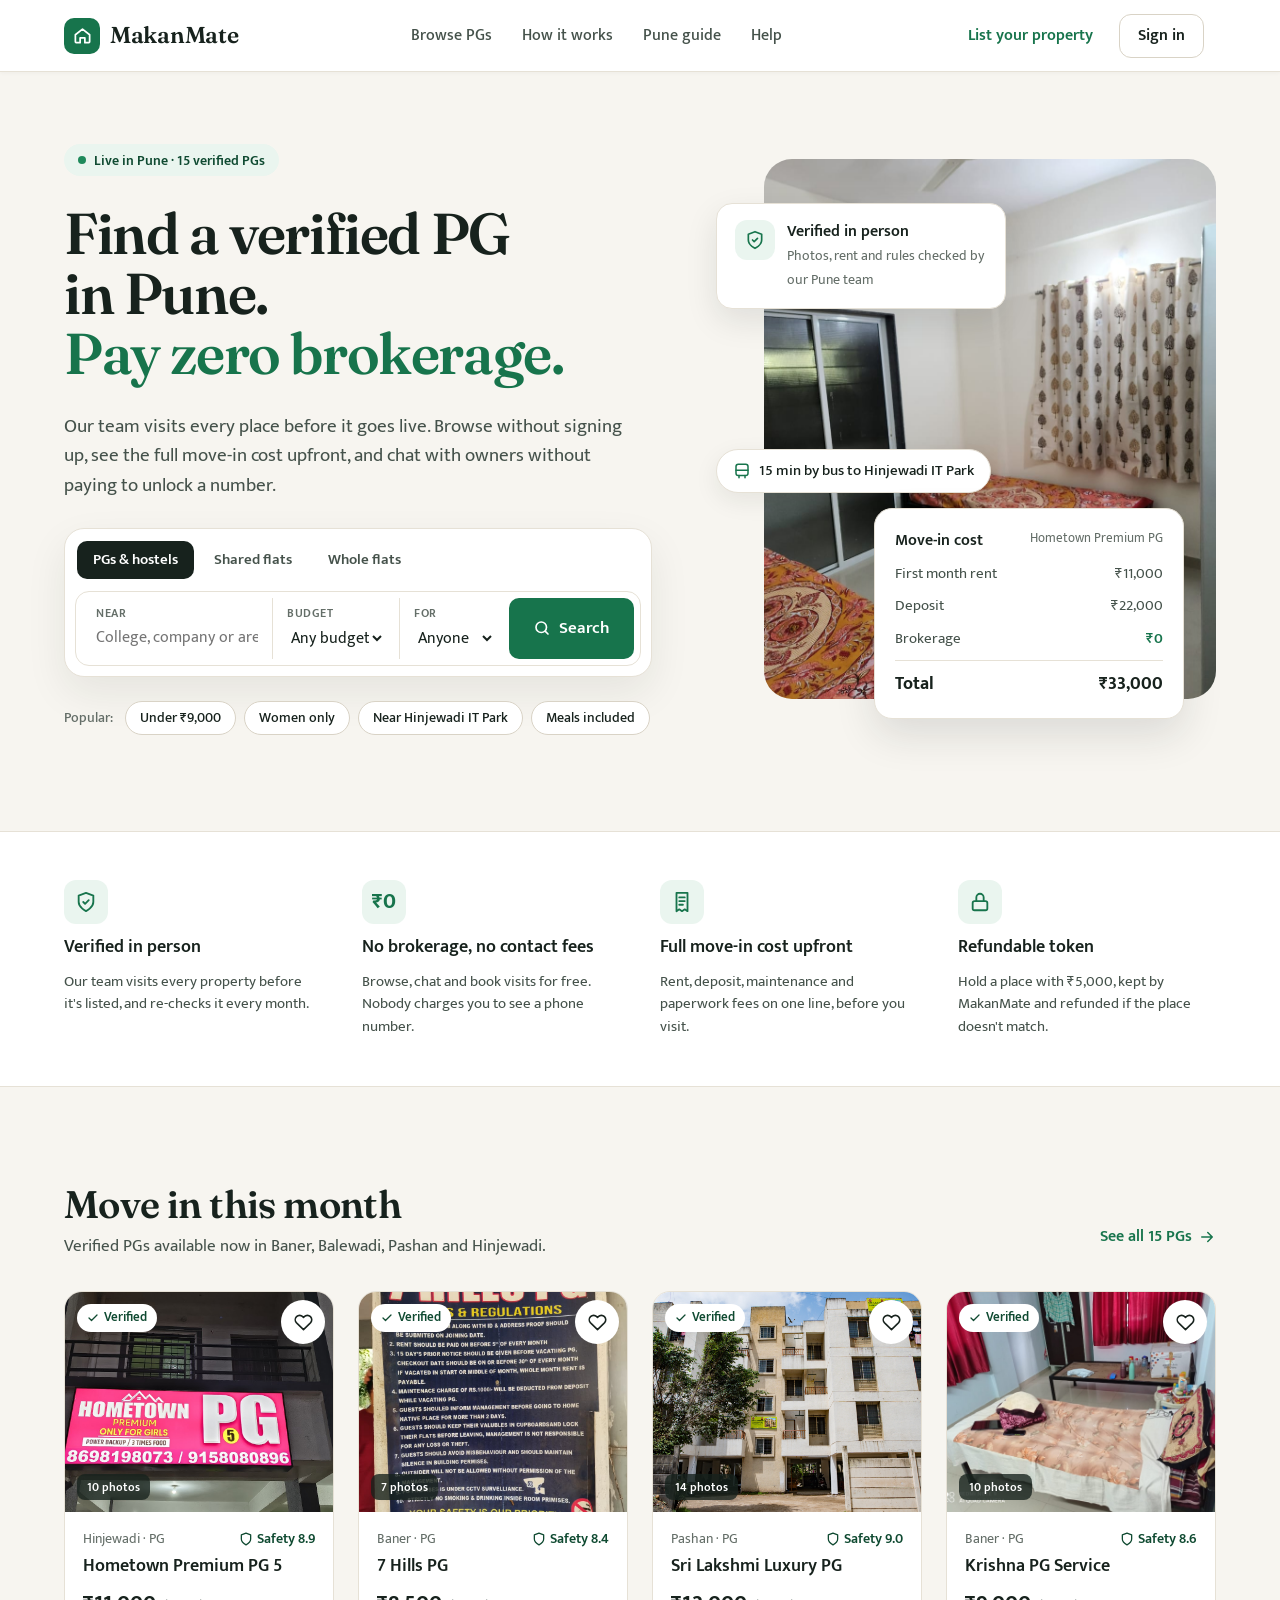
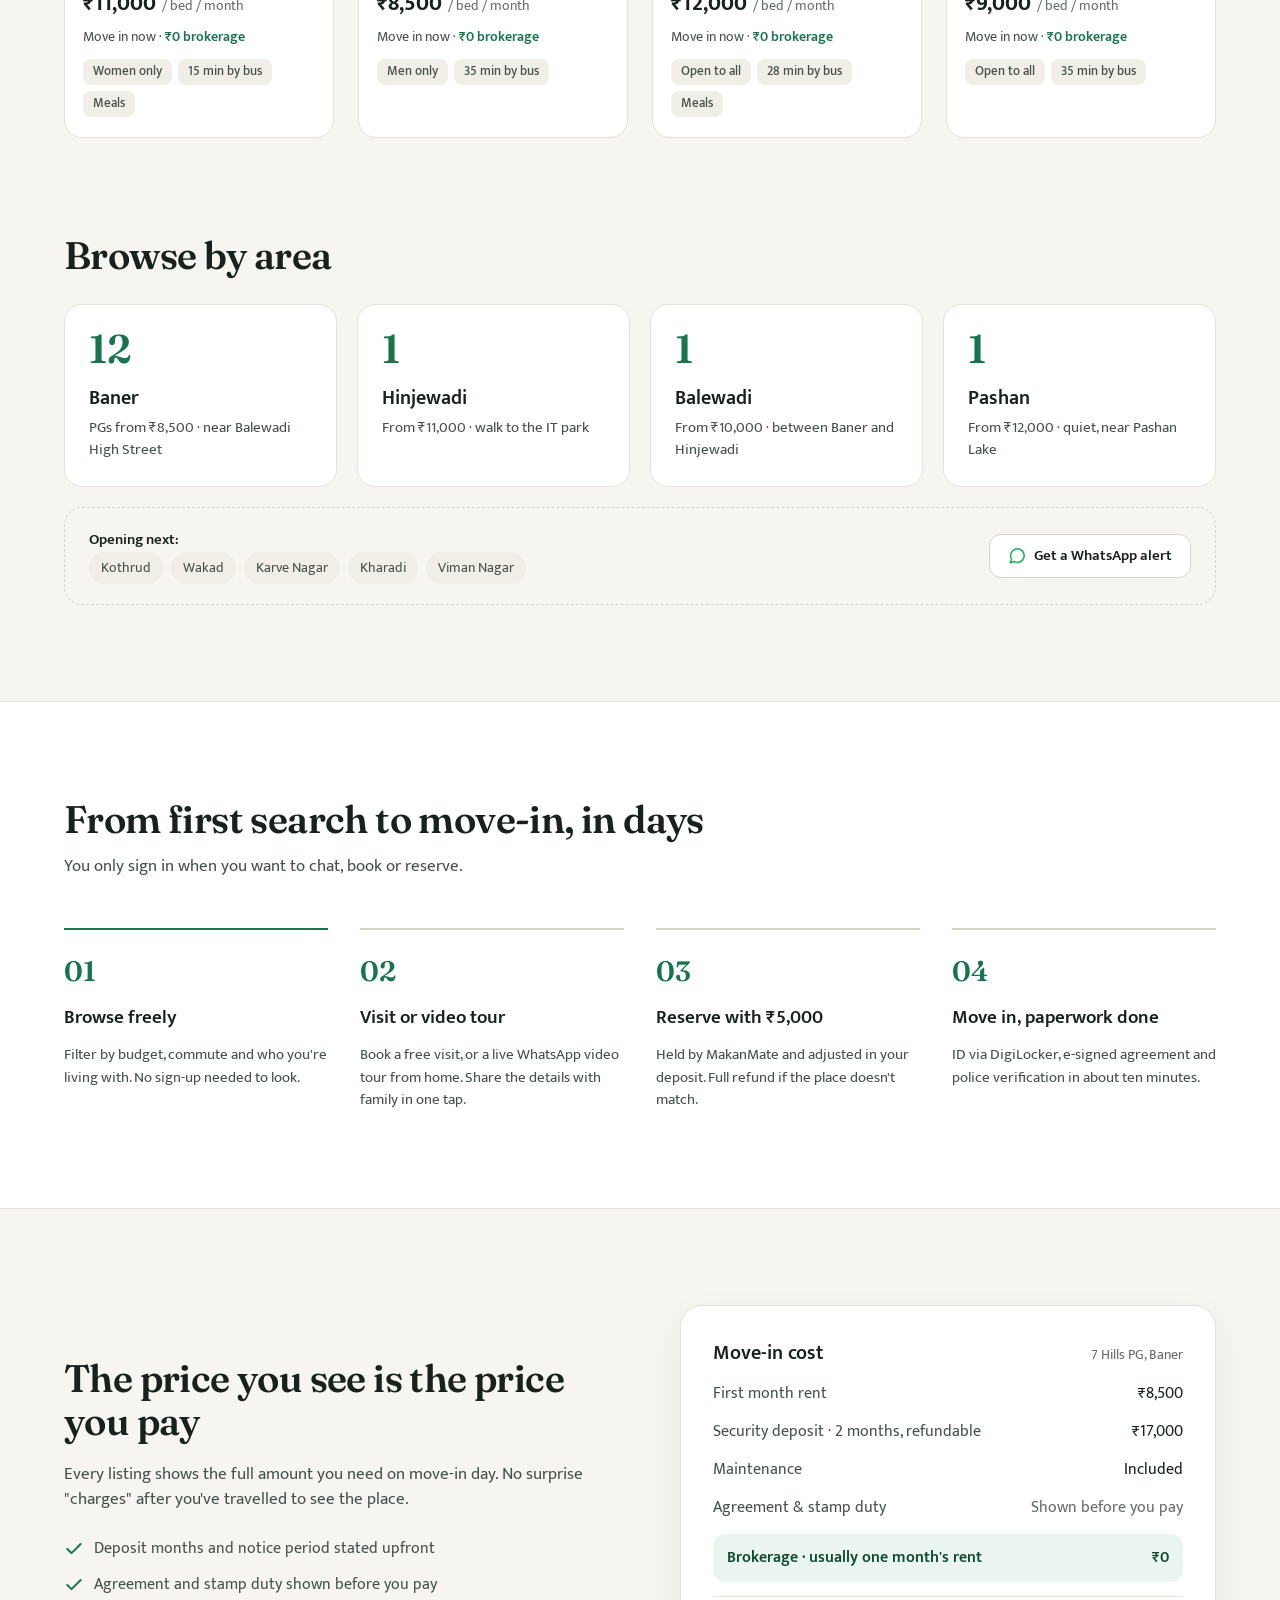
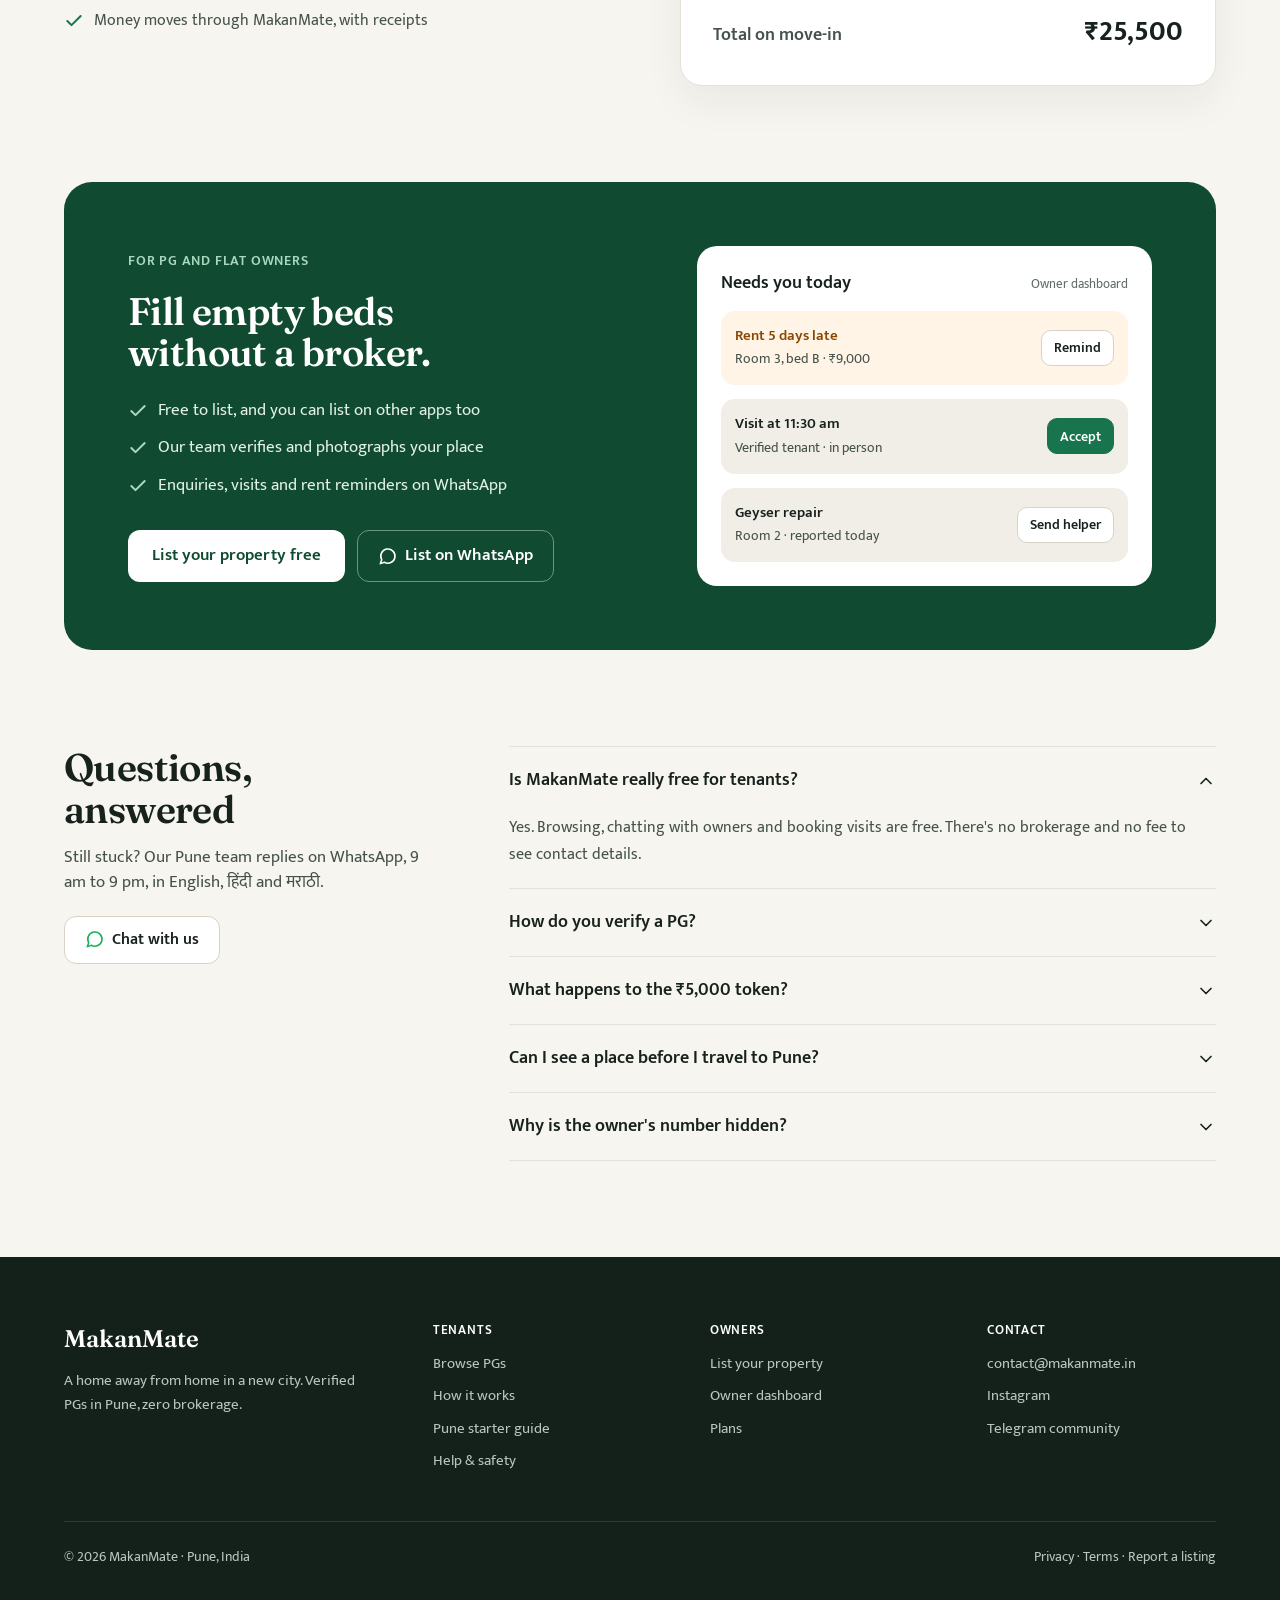
==== index.html @ 19bc74df "redesign homepage with new UI matching design spec - Rebuild index.html with Fraunces/Mukta fonts an" ====
<!DOCTYPE html>
<html lang="en">
<head>
<meta charset="UTF-8">
<meta name="viewport" content="width=device-width, initial-scale=1.0">
<title>MakanMate — Find a verified PG in Pune. Pay zero brokerage.</title>
<meta name="description" content="Browse verified, brokerage-free PGs in Pune. Our team visits every place before it goes live. See the full move-in cost upfront, chat with owners for free.">
<link rel="preconnect" href="https://fonts.googleapis.com">
<link rel="preconnect" href="https://fonts.gstatic.com" crossorigin>
<link href="https://fonts.googleapis.com/css2?family=Fraunces:opsz,wght@9..144,500;9..144,600&family=Mukta:wght@400;500;600;700&display=swap" rel="stylesheet">
<style>
:root {
  --green:       #17744C;
  --green-dark:  #0F4A31;
  --green-focus: #1F8A5B;
  --green-light: #EAF5EF;
  --green-mid:   #C0DDD0;
  --ink:         #17221D;
  --ink-mid:     #45524B;
  --ink-soft:    #646E68;
  --bg:          #F7F5F0;
  --white:       #FFFFFF;
  --border:      #E6E1D6;
  --border-light:#D9D3C6;
  --chip-bg:     #F1EEE7;
  --serif:       'Fraunces', serif;
  --sans:        'Mukta', system-ui, sans-serif;
}
*, *::before, *::after { box-sizing: border-box; }
html { scroll-behavior: smooth; }
body {
  margin: 0;
  font-family: var(--sans);
  color: var(--ink);
  background: var(--bg);
  font-size: 16px;
  line-height: 1.5;
}
img, svg { display: block; max-width: 100%; }
a { color: var(--green); }
button, input, select { font-family: inherit; }
a:focus-visible, button:focus-visible, input:focus-visible, select:focus-visible {
  outline: 3px solid var(--green-focus);
  outline-offset: 2px;
}

/* ── LAYOUT ── */
.wrap { max-width: 1280px; margin: 0 auto; padding: 0 64px; }
@media (max-width: 900px) { .wrap { padding: 0 24px; } }

/* ── HEADER ── */
.site-header {
  position: sticky; top: 0; z-index: 100;
  height: 72px;
  background: var(--white);
  border-bottom: 1px solid var(--border);
  display: flex; align-items: center;
  box-shadow: 0 1px 4px rgba(23,34,29,.04);
}
.header-inner {
  max-width: 1280px; margin: 0 auto; padding: 0 64px;
  width: 100%;
  display: flex; align-items: center; justify-content: space-between;
}
.logo {
  display: flex; align-items: center; gap: 10px;
  text-decoration: none; color: var(--ink); flex-shrink: 0;
}
.logo-icon {
  width: 36px; height: 36px; border-radius: 10px;
  background: var(--green); display: flex; align-items: center; justify-content: center;
  color: #fff; flex-shrink: 0;
}
.logo-name {
  font-family: var(--serif); font-weight: 600; font-size: 23px; letter-spacing: -.3px;
}
.main-nav { display: flex; gap: 30px; list-style: none; margin: 0; padding: 0; }
.main-nav a {
  text-decoration: none; font-size: 16px; font-weight: 500; color: var(--ink-mid);
  transition: color .15s;
}
.main-nav a:hover { color: var(--ink); }
.header-actions { display: flex; align-items: center; gap: 12px; }
.btn-owner {
  height: 44px; padding: 0 14px; display: inline-flex; align-items: center;
  font-size: 16px; font-weight: 600; color: var(--green); text-decoration: none;
  transition: color .15s;
}
.btn-owner:hover { color: var(--green-dark); }
.btn-signin {
  height: 44px; padding: 0 18px; display: inline-flex; align-items: center;
  border-radius: 12px; border: 1px solid var(--border-light);
  background: var(--white); font-size: 16px; font-weight: 600;
  color: var(--ink); cursor: pointer; transition: border-color .15s;
  text-decoration: none;
}
.btn-signin:hover { border-color: var(--green); }

/* User avatar in nav (shown when signed in) */
.nav-user {
  display: none; align-items: center; gap: 8px;
  height: 44px; padding: 0 14px 0 8px;
  border-radius: 12px; border: 1px solid var(--border-light);
  background: var(--white); cursor: pointer;
  font-size: 15px; font-weight: 600; color: var(--ink);
}
.nav-user.visible { display: flex; }
.nav-avatar {
  width: 30px; height: 30px; border-radius: 50%;
  background: var(--green); color: #fff;
  display: flex; align-items: center; justify-content: center;
  font-size: 13px; font-weight: 700; flex-shrink: 0;
}
.nav-hamburger {
  display: none; background: none; border: none; cursor: pointer;
  padding: 6px; flex-direction: column; gap: 5px;
}
.nav-hamburger span {
  display: block; width: 22px; height: 2px; background: var(--ink); border-radius: 1px;
}
@media (max-width: 900px) {
  .header-inner { padding: 0 24px; }
  .main-nav { display: none; }
  .btn-owner { display: none; }
  .nav-hamburger { display: flex; }
}
.mobile-nav {
  display: none; position: fixed; top: 72px; left: 0; right: 0; z-index: 99;
  background: var(--white); border-bottom: 1px solid var(--border);
  padding: 16px 24px 24px; flex-direction: column; gap: 4px;
}
.mobile-nav.open { display: flex; }
.mobile-nav a {
  display: block; padding: 12px 0; font-size: 16px; font-weight: 500;
  color: var(--ink-mid); text-decoration: none; border-bottom: 1px solid var(--border);
}
.mobile-nav a:last-child { border-bottom: none; }

/* ── HERO ── */
.hero-section {
  padding: 72px 0 96px;
}
.hero-grid {
  max-width: 1280px; margin: 0 auto; padding: 0 64px;
  display: grid; grid-template-columns: 1.08fr 0.92fr;
  gap: 64px; align-items: center;
}
.hero-badge {
  align-self: flex-start; display: inline-flex; align-items: center; gap: 8px;
  height: 32px; padding: 0 14px; border-radius: 999px;
  background: var(--green-light); color: var(--green-dark);
  font-size: 14px; font-weight: 600; margin-bottom: 28px;
}
.hero-dot {
  width: 8px; height: 8px; border-radius: 50%; background: var(--green-focus);
}
.hero-h1 {
  margin: 0 0 28px; font-family: var(--serif); font-weight: 600;
  font-size: clamp(44px, 4.5vw, 64px); line-height: 1.04; letter-spacing: -1.4px;
  color: var(--ink);
}
.hero-h1 span { color: var(--green); }
.hero-lede {
  margin: 0 0 28px; font-size: 19px; line-height: 1.55;
  color: var(--ink-mid); max-width: 560px;
}
/* Search form */
.search-card {
  background: var(--white); border: 1px solid var(--border);
  border-radius: 20px; padding: 10px;
  box-shadow: 0 16px 40px rgba(23,34,29,.08);
  display: flex; flex-direction: column; gap: 10px; margin-bottom: 24px;
}
.search-tabs { display: flex; gap: 4px; padding: 2px; }
.search-tab-btn {
  height: 38px; padding: 0 16px; border-radius: 10px; border: none;
  font-size: 15px; font-weight: 600; cursor: pointer; transition: all .15s;
}
.search-tab-btn.active { background: var(--ink); color: #fff; }
.search-tab-btn:not(.active) { background: transparent; color: var(--ink-mid); }
.search-tab-btn:not(.active):hover { background: var(--bg); }
.search-inputs {
  display: grid;
  grid-template-columns: minmax(0,1.5fr) minmax(0,1fr) minmax(0,.85fr) auto;
  align-items: stretch; border: 1px solid var(--border);
  border-radius: 14px; padding: 6px;
}
.search-field {
  display: flex; flex-direction: column; gap: 2px; padding: 6px 14px;
  border-right: 1px solid var(--border);
}
.search-field:last-of-type { border-right: none; }
.search-label {
  font-size: 12px; font-weight: 600; color: var(--ink-soft);
  text-transform: uppercase; letter-spacing: .6px;
}
.search-field input, .search-field select {
  border: none; outline: none; padding: 0;
  font-size: 16px; color: var(--ink); background: transparent;
}
.search-btn {
  display: inline-flex; align-items: center; justify-content: center; gap: 8px;
  min-height: 52px; padding: 0 24px; border-radius: 10px; border: none;
  background: var(--green); color: #fff;
  font-size: 17px; font-weight: 600; cursor: pointer;
  text-decoration: none; transition: background .15s; white-space: nowrap;
}
.search-btn:hover { background: var(--green-dark); }
.popular-pills {
  display: flex; flex-wrap: wrap; align-items: center; gap: 8px; font-size: 14px;
}
.popular-label { color: var(--ink-soft); font-weight: 500; margin-right: 4px; }
.pill {
  height: 34px; padding: 0 14px; display: inline-flex; align-items: center;
  border-radius: 999px; border: 1px solid var(--border-light);
  background: var(--white); color: var(--ink); text-decoration: none;
  font-weight: 500; transition: border-color .15s;
}
.pill:hover { border-color: var(--green); color: var(--green); }

/* Hero right: floating card arrangement */
.hero-visual {
  position: relative; height: 560px;
}
.hero-photo-frame {
  position: absolute; top: 0; left: 48px; right: 0; bottom: 20px;
  border-radius: 28px; overflow: hidden;
}
.hero-photo-frame img {
  width: 100%; height: 100%; object-fit: cover;
}
.hero-card-verified {
  position: absolute; top: 44px; left: 0;
  width: 290px; padding: 16px 18px;
  background: var(--white); border: 1px solid var(--border);
  border-radius: 16px; box-shadow: 0 12px 32px rgba(23,34,29,.10);
  display: flex; gap: 12px; align-items: flex-start;
}
.card-icon-green {
  width: 40px; height: 40px; flex-shrink: 0;
  border-radius: 12px; background: var(--green-light);
  color: var(--green); display: flex; align-items: center; justify-content: center;
}
.hero-card-verified strong { font-size: 16px; font-weight: 600; display: block; }
.hero-card-verified span { font-size: 14px; color: var(--ink-soft); line-height: 1.4; }
.hero-tag-bus {
  position: absolute; top: 290px; left: 0;
  display: inline-flex; align-items: center; gap: 8px;
  height: 44px; padding: 0 16px;
  background: var(--white); border: 1px solid var(--border);
  border-radius: 999px; box-shadow: 0 8px 24px rgba(23,34,29,.08);
  font-size: 15px; font-weight: 500; color: var(--ink);
}
.hero-cost-card {
  position: absolute; bottom: 0; right: 32px;
  width: 310px; padding: 20px;
  background: var(--white); border: 1px solid var(--border);
  border-radius: 18px; box-shadow: 0 16px 40px rgba(23,34,29,.12);
  display: flex; flex-direction: column; gap: 10px;
}
.cost-row { display: flex; justify-content: space-between; font-size: 15px; color: var(--ink-mid); }
.cost-row.head { font-size: 16px; font-weight: 600; color: var(--ink); }
.cost-row.total { font-size: 18px; font-weight: 700; color: var(--ink); }
.cost-row .zero { color: var(--green); font-weight: 600; }
.cost-divider { height: 1px; background: var(--border); }

@media (max-width: 1100px) {
  .hero-grid { grid-template-columns: 1fr; padding: 0 24px; }
  .hero-visual { display: none; }
  .hero-lede { max-width: 100%; }
}
@media (max-width: 600px) {
  .hero-section { padding: 48px 0 64px; }
  .hero-h1 { font-size: 36px; }
  .hero-lede { font-size: 17px; }
  .search-inputs { grid-template-columns: 1fr; }
  .search-field { border-right: none; border-bottom: 1px solid var(--border); }
  .search-field:last-of-type { border-bottom: none; }
}

/* ── TRUST STRIP ── */
.trust-strip {
  background: var(--white); border-top: 1px solid var(--border);
  border-bottom: 1px solid var(--border); padding: 48px 0;
}
.trust-grid {
  max-width: 1280px; margin: 0 auto; padding: 0 64px;
  display: grid; grid-template-columns: repeat(4, 1fr); gap: 40px;
}
.trust-item { display: flex; flex-direction: column; gap: 10px; }
.trust-icon {
  width: 44px; height: 44px; border-radius: 12px;
  background: var(--green-light); color: var(--green);
  display: flex; align-items: center; justify-content: center;
  font-size: 22px; font-weight: 700;
}
.trust-item h3 { margin: 0; font-size: 18px; font-weight: 600; color: var(--ink); }
.trust-item p { margin: 0; font-size: 15px; color: var(--ink-mid); }
@media (max-width: 900px) {
  .trust-grid { grid-template-columns: 1fr 1fr; padding: 0 24px; }
}
@media (max-width: 500px) {
  .trust-grid { grid-template-columns: 1fr; }
}

/* ── LISTINGS ── */
.listings-section { padding: 96px 0 40px; }
.listings-inner {
  max-width: 1280px; margin: 0 auto; padding: 0 64px;
}
.section-header {
  display: flex; justify-content: space-between; align-items: flex-end;
  margin-bottom: 32px;
}
.section-title {
  font-family: var(--serif); font-weight: 600;
  font-size: clamp(28px, 3vw, 40px); line-height: 1.1; letter-spacing: -.6px;
  margin: 0 0 8px; color: var(--ink);
}
.section-sub { margin: 0; font-size: 17px; color: var(--ink-mid); }
.see-all {
  display: inline-flex; align-items: center; gap: 6px;
  height: 44px; font-size: 16px; font-weight: 600;
  text-decoration: none; color: var(--green); white-space: nowrap;
  transition: color .15s;
}
.see-all:hover { color: var(--green-dark); }
.listings-grid {
  display: grid; grid-template-columns: repeat(4, 1fr); gap: 24px;
}
/* Listing card */
.listing-card {
  display: flex; flex-direction: column;
  background: var(--white); border: 1px solid var(--border);
  border-radius: 18px; overflow: hidden; transition: box-shadow .2s;
}
.listing-card:hover { box-shadow: 0 12px 32px rgba(23,34,29,.10); }
.card-photo {
  position: relative; height: 220px;
  background: #DCD5C6;
}
.card-photo img {
  width: 100%; height: 100%; object-fit: cover; display: block;
}
.card-badge-verified {
  position: absolute; top: 12px; left: 12px;
  display: inline-flex; align-items: center; gap: 5px;
  height: 28px; padding: 0 10px; border-radius: 999px;
  background: var(--white); color: var(--green-dark);
  font-size: 13px; font-weight: 600;
}
.card-save {
  position: absolute; top: 8px; right: 8px;
  width: 44px; height: 44px; border-radius: 50%; border: none;
  background: var(--white); color: var(--ink);
  display: flex; align-items: center; justify-content: center;
  cursor: pointer; transition: color .15s;
}
.card-save:hover { color: #E85555; }
.card-save.saved { color: #E85555; }
.card-photos-count {
  position: absolute; bottom: 12px; left: 12px;
  height: 26px; padding: 0 10px; border-radius: 8px;
  background: rgba(23,34,29,.78); color: #fff;
  font-size: 12px; font-weight: 600;
  display: inline-flex; align-items: center;
}
.card-body { padding: 16px 18px 20px; display: flex; flex-direction: column; gap: 6px; }
.card-meta {
  display: flex; justify-content: space-between; align-items: center;
  font-size: 14px; color: var(--ink-soft);
}
.card-safety {
  display: inline-flex; align-items: center; gap: 4px;
  font-weight: 600; color: var(--green-dark);
}
.card-title {
  font-size: 18px; font-weight: 600; line-height: 1.3;
  color: var(--ink); text-decoration: none; display: block;
}
.card-title:hover { color: var(--green); }
.card-price { display: flex; align-items: baseline; gap: 6px; margin-top: 2px; }
.card-price strong { font-size: 22px; font-weight: 700; color: var(--ink); }
.card-price span { font-size: 14px; color: var(--ink-soft); }
.card-avail { font-size: 14px; color: var(--ink-mid); }
.card-avail .free { color: var(--green); font-weight: 600; }
.card-tags { display: flex; flex-wrap: wrap; gap: 6px; padding-top: 6px; }
.tag-chip {
  height: 26px; padding: 0 10px; border-radius: 8px;
  background: var(--chip-bg); font-size: 13px; font-weight: 500;
  color: var(--ink-mid); display: inline-flex; align-items: center;
}

@media (max-width: 1100px) {
  .listings-grid { grid-template-columns: repeat(2, 1fr); }
  .listings-inner { padding: 0 24px; }
  .section-header { flex-direction: column; align-items: flex-start; gap: 12px; }
}
@media (max-width: 600px) {
  .listings-grid { grid-template-columns: 1fr; }
  .listings-section { padding: 56px 0 24px; }
}

/* ── BROWSE BY AREA ── */
.areas-section { padding: 56px 0 96px; }
.areas-inner { max-width: 1280px; margin: 0 auto; padding: 0 64px; }
.areas-grid { display: grid; grid-template-columns: repeat(4, 1fr); gap: 20px; margin-top: 28px; }
.area-card {
  display: flex; flex-direction: column; gap: 4px;
  padding: 24px; background: var(--white); border: 1px solid var(--border);
  border-radius: 18px; text-decoration: none; color: var(--ink);
  transition: box-shadow .2s, border-color .2s;
}
.area-card:hover { box-shadow: 0 8px 24px rgba(23,34,29,.08); border-color: var(--green-mid); }
.area-count {
  font-family: var(--serif); font-size: 40px; font-weight: 600;
  line-height: 1; color: var(--green);
}
.area-name { font-size: 20px; font-weight: 600; margin-top: 10px; }
.area-sub { font-size: 15px; color: var(--ink-mid); }
.coming-soon {
  display: flex; align-items: center; justify-content: space-between; gap: 24px;
  padding: 20px 24px; border: 1px dashed var(--border-light);
  border-radius: 18px; margin-top: 20px; flex-wrap: wrap; gap: 12px;
}
.coming-soon-label { font-size: 15px; font-weight: 600; color: var(--ink); margin-right: 8px; }
.coming-tags { display: flex; flex-wrap: wrap; gap: 8px; align-items: center; }
.coming-tag {
  height: 32px; padding: 0 12px; border-radius: 999px;
  background: var(--chip-bg); font-size: 14px; color: var(--ink-mid);
  display: inline-flex; align-items: center;
}
.btn-whatsapp {
  flex-shrink: 0; height: 44px; padding: 0 18px;
  display: inline-flex; align-items: center; gap: 8px;
  border-radius: 12px; border: 1px solid var(--border-light);
  background: var(--white); font-size: 15px; font-weight: 600;
  color: var(--ink); text-decoration: none; transition: border-color .15s;
}
.btn-whatsapp:hover { border-color: var(--green); color: var(--green); }
@media (max-width: 900px) {
  .areas-grid { grid-template-columns: repeat(2, 1fr); }
  .areas-inner { padding: 0 24px; }
}
@media (max-width: 500px) {
  .areas-grid { grid-template-columns: 1fr 1fr; }
}

/* ── HOW IT WORKS ── */
.how-section {
  background: var(--white); border-top: 1px solid var(--border);
  border-bottom: 1px solid var(--border); padding: 96px 0;
}
.how-inner { max-width: 1280px; margin: 0 auto; padding: 0 64px; }
.how-lead { max-width: 640px; margin-bottom: 48px; }
.how-lead h2 { margin: 0 0 14px; }
.how-lead p { margin: 0; font-size: 17px; color: var(--ink-mid); }
.how-steps {
  list-style: none; margin: 0; padding: 0;
  display: grid; grid-template-columns: repeat(4, 1fr); gap: 32px;
}
.how-step {
  display: flex; flex-direction: column; gap: 12px;
  padding-top: 20px; border-top: 2px solid var(--border-light);
}
.how-step.first { border-top-color: var(--green); }
.how-num {
  font-family: var(--serif); font-size: 28px; font-weight: 600; color: var(--green);
}
.how-step h3 { margin: 0; font-size: 19px; font-weight: 600; color: var(--ink); }
.how-step p { margin: 0; font-size: 15px; color: var(--ink-mid); }
@media (max-width: 900px) {
  .how-steps { grid-template-columns: 1fr 1fr; }
  .how-inner { padding: 0 24px; }
}
@media (max-width: 500px) { .how-steps { grid-template-columns: 1fr; } }

/* ── PRICE TRANSPARENCY ── */
.price-section { padding: 96px 0; }
.price-inner {
  max-width: 1280px; margin: 0 auto; padding: 0 64px;
  display: grid; grid-template-columns: 1fr 1fr; gap: 80px; align-items: center;
}
.price-copy h2 { margin: 0 0 20px; }
.price-copy > p { margin: 0 0 24px; font-size: 17px; color: var(--ink-mid); }
.price-list { list-style: none; margin: 0; padding: 0; display: flex; flex-direction: column; gap: 12px; }
.price-list li { display: flex; gap: 10px; align-items: flex-start; font-size: 16px; color: var(--ink-mid); }
.price-list li svg { flex-shrink: 0; margin-top: 2px; }
.price-card {
  background: var(--white); border: 1px solid var(--border); border-radius: 22px;
  padding: 32px; display: flex; flex-direction: column; gap: 14px;
  box-shadow: 0 16px 40px rgba(23,34,29,.06);
}
.price-card-row { display: flex; justify-content: space-between; align-items: baseline; }
.price-card-row .label { font-size: 16px; color: var(--ink-mid); }
.price-card-row .val { font-size: 16px; color: var(--ink); }
.price-card-row.head .label { font-size: 20px; font-weight: 600; color: var(--ink); }
.price-card-row.head .val { font-size: 14px; color: var(--ink-soft); }
.price-card-row.total .label { font-size: 18px; font-weight: 600; }
.price-card-row.total .val { font-size: 28px; font-weight: 700; }
.price-highlight {
  display: flex; justify-content: space-between; align-items: center;
  padding: 12px 14px; border-radius: 12px; background: var(--green-light);
  font-weight: 600; color: var(--green-dark);
}
@media (max-width: 900px) {
  .price-inner { grid-template-columns: 1fr; gap: 40px; padding: 0 24px; }
  .price-section { padding: 64px 0; }
}

/* ── OWNER CTA ── */
.owner-section { padding: 0 0 96px; }
.owner-inner { max-width: 1280px; margin: 0 auto; padding: 0 64px; }
.owner-card {
  background: var(--green-dark); border-radius: 28px; padding: 64px;
  display: grid; grid-template-columns: 1fr 0.9fr; gap: 64px; align-items: center;
  color: #fff;
}
.owner-card .eyebrow {
  font-size: 14px; font-weight: 600; letter-spacing: .8px;
  text-transform: uppercase; color: #A9D8BF; margin: 0 0 20px;
}
.owner-card h2 {
  margin: 0 0 24px; font-family: var(--serif); font-weight: 600;
  font-size: clamp(28px, 3vw, 44px); line-height: 1.08; letter-spacing: -.6px;
}
.owner-list {
  list-style: none; margin: 0 0 32px; padding: 0;
  display: flex; flex-direction: column; gap: 12px;
  font-size: 17px; color: #E3F1E9;
}
.owner-list li { display: flex; gap: 10px; }
.owner-list li svg { flex-shrink: 0; margin-top: 3px; }
.owner-ctas { display: flex; gap: 12px; flex-wrap: wrap; }
.btn-owner-primary {
  height: 52px; padding: 0 24px; display: inline-flex; align-items: center;
  border-radius: 12px; background: var(--white); color: var(--green-dark);
  font-size: 17px; font-weight: 600; text-decoration: none; transition: opacity .15s;
}
.btn-owner-primary:hover { opacity: .9; }
.btn-owner-ghost {
  height: 52px; padding: 0 20px; display: inline-flex; align-items: center; gap: 8px;
  border-radius: 12px; border: 1px solid rgba(255,255,255,.4); color: #fff;
  font-size: 17px; font-weight: 600; text-decoration: none; transition: border-color .15s;
}
.btn-owner-ghost:hover { border-color: rgba(255,255,255,.8); }
/* Dashboard preview inside owner section */
.owner-dashboard {
  background: var(--white); color: var(--ink); border-radius: 20px;
  padding: 24px; display: flex; flex-direction: column; gap: 14px;
}
.dash-head { display: flex; justify-content: space-between; align-items: baseline; }
.dash-head strong { font-size: 18px; font-weight: 600; }
.dash-head span { font-size: 13px; color: var(--ink-soft); }
.dash-item {
  display: flex; align-items: center; justify-content: space-between; gap: 12px;
  padding: 14px; border-radius: 14px;
}
.dash-item.warn { background: #FFF4E5; }
.dash-item.neutral { background: var(--chip-bg); }
.dash-item-text strong { font-size: 15px; font-weight: 600; display: block; }
.dash-item-text span { font-size: 14px; color: var(--ink-mid); }
.dash-item.warn .dash-item-text strong { color: #8A4600; }
.dash-btn {
  flex-shrink: 0; height: 36px; padding: 0 12px; border-radius: 10px;
  font-size: 14px; font-weight: 600; display: inline-flex; align-items: center;
  cursor: pointer; border: 1px solid var(--border-light); background: var(--white);
  color: var(--ink); transition: background .15s;
}
.dash-btn.primary { background: var(--green); color: #fff; border-color: var(--green); }
.dash-btn.primary:hover { background: var(--green-dark); }
.dash-btn:not(.primary):hover { background: var(--bg); }
@media (max-width: 1000px) {
  .owner-card { grid-template-columns: 1fr; padding: 40px; gap: 32px; }
  .owner-inner { padding: 0 24px; }
  .owner-section { padding: 0 0 64px; }
}

/* ── FAQ ── */
.faq-section { padding: 0 0 96px; }
.faq-inner {
  max-width: 1280px; margin: 0 auto; padding: 0 64px;
  display: grid; grid-template-columns: 0.7fr 1.3fr; gap: 64px;
}
.faq-copy h2 { margin: 0 0 14px; }
.faq-copy p { margin: 0 0 20px; font-size: 17px; color: var(--ink-mid); }
.btn-chat {
  align-self: flex-start; height: 48px; padding: 0 20px;
  display: inline-flex; align-items: center; gap: 8px;
  border-radius: 12px; border: 1px solid var(--border-light);
  background: var(--white); font-size: 16px; font-weight: 600;
  color: var(--ink); text-decoration: none; transition: border-color .15s;
}
.btn-chat:hover { border-color: var(--green); color: var(--green); }
.faq-list { border-top: 1px solid var(--border); }
.faq-item { border-bottom: 1px solid var(--border); }
.faq-item summary {
  padding: 20px 0; font-size: 18px; font-weight: 600; color: var(--ink);
  cursor: pointer; list-style: none;
  display: flex; justify-content: space-between; align-items: center; gap: 16px;
}
.faq-item summary::-webkit-details-marker { display: none; }
.faq-chevron { flex-shrink: 0; transition: transform .2s; }
details[open] .faq-chevron { transform: rotate(180deg); }
.faq-item p { margin: 0 0 20px; font-size: 16px; color: var(--ink-mid); max-width: 680px; line-height: 1.7; }
@media (max-width: 900px) {
  .faq-inner { grid-template-columns: 1fr; padding: 0 24px; }
  .faq-section { padding: 0 0 64px; }
}

/* ── FOOTER ── */
footer {
  background: #14201A; color: #B9C4BD; padding: 64px 0 40px;
}
.footer-inner {
  max-width: 1280px; margin: 0 auto; padding: 0 64px;
  display: flex; flex-direction: column; gap: 48px;
}
.footer-grid {
  display: grid; grid-template-columns: 1.4fr repeat(3, 1fr); gap: 48px;
}
.footer-brand { display: flex; flex-direction: column; gap: 12px; }
.footer-wordmark {
  font-family: var(--serif); font-weight: 600; font-size: 24px; color: #fff;
}
.footer-brand p { margin: 0; font-size: 15px; max-width: 300px; line-height: 1.6; }
.footer-col { display: flex; flex-direction: column; gap: 10px; }
.footer-col-title {
  font-size: 13px; font-weight: 600; letter-spacing: .8px;
  text-transform: uppercase; color: #fff; margin-bottom: 2px;
}
.footer-col a {
  color: #B9C4BD; text-decoration: none; font-size: 15px; transition: color .15s;
}
.footer-col a:hover { color: #fff; }
.footer-bottom {
  display: flex; justify-content: space-between; flex-wrap: wrap; gap: 12px;
  padding-top: 24px; border-top: 1px solid #2A3A32; font-size: 14px;
}
@media (max-width: 900px) {
  .footer-grid { grid-template-columns: 1fr 1fr; }
  .footer-inner { padding: 0 24px; }
}
@media (max-width: 500px) {
  .footer-grid { grid-template-columns: 1fr; }
}

/* ── SIGN-IN MODAL ── */
.modal-overlay {
  display: none; position: fixed; inset: 0; z-index: 200;
  background: rgba(23,34,29,.55); backdrop-filter: blur(4px);
  align-items: center; justify-content: center; padding: 24px;
}
.modal-overlay.open { display: flex; }
.modal {
  background: var(--white); border-radius: 24px;
  width: 100%; max-width: 420px;
  box-shadow: 0 24px 64px rgba(23,34,29,.2);
  overflow: hidden; position: relative;
}
.modal-close {
  position: absolute; top: 16px; right: 16px;
  width: 36px; height: 36px; border-radius: 50%; border: none;
  background: var(--bg); color: var(--ink); cursor: pointer;
  display: flex; align-items: center; justify-content: center;
  font-size: 18px; transition: background .15s;
}
.modal-close:hover { background: var(--border); }
.modal-step { display: none; padding: 36px; }
.modal-step.active { display: block; }
.modal-logo {
  display: flex; align-items: center; gap: 9px; margin-bottom: 28px;
}
.modal-logo-icon {
  width: 36px; height: 36px; border-radius: 10px;
  background: var(--green); display: flex; align-items: center; justify-content: center; color: #fff;
}
.modal-logo span {
  font-family: var(--serif); font-weight: 600; font-size: 20px; color: var(--ink);
}
.modal h2 { font-family: var(--serif); font-weight: 600; font-size: 26px; color: var(--ink); margin: 0 0 8px; }
.modal .modal-sub { font-size: 15px; color: var(--ink-mid); margin: 0 0 28px; line-height: 1.5; }
.modal-field { margin-bottom: 16px; }
.modal-field label {
  display: block; font-size: 12px; font-weight: 700;
  text-transform: uppercase; letter-spacing: .5px;
  color: var(--ink-soft); margin-bottom: 6px;
}
.modal-field input {
  width: 100%; padding: 13px 16px; border: 1.5px solid var(--border);
  border-radius: 12px; font-size: 16px; color: var(--ink); background: var(--white);
  transition: border-color .15s; outline: none;
}
.modal-field input:focus { border-color: var(--green-focus); }
.modal-field input.error { border-color: #D93025; }
.modal-error { font-size: 13px; color: #D93025; margin-top: 4px; display: none; }
.modal-error.show { display: block; }
.btn-modal-primary {
  width: 100%; height: 52px; border-radius: 12px; border: none;
  background: var(--green); color: #fff; font-size: 17px; font-weight: 600;
  cursor: pointer; transition: background .15s; margin-top: 8px;
}
.btn-modal-primary:hover { background: var(--green-dark); }
.btn-modal-primary:disabled { opacity: .6; cursor: not-allowed; }
.modal-note { font-size: 13px; color: var(--ink-soft); margin: 12px 0 0; text-align: center; }
/* OTP boxes */
.otp-row {
  display: flex; gap: 12px; margin-bottom: 24px;
}
.otp-box {
  flex: 1; height: 60px; border: 1.5px solid var(--border);
  border-radius: 12px; text-align: center; font-size: 28px; font-weight: 700;
  color: var(--ink); background: var(--white); outline: none;
  transition: border-color .15s;
}
.otp-box:focus { border-color: var(--green-focus); }
.otp-box.error { border-color: #D93025; }
.otp-hint {
  background: var(--green-light); border-radius: 10px; padding: 10px 14px;
  font-size: 13px; color: var(--green-dark); margin-bottom: 16px; line-height: 1.4;
}
.modal-back {
  background: none; border: none; cursor: pointer;
  font-size: 14px; font-weight: 600; color: var(--green);
  padding: 0; margin-top: 12px; display: block;
}
.modal-back:hover { color: var(--green-dark); text-decoration: underline; }
/* Success step */
.modal-success-icon {
  width: 64px; height: 64px; border-radius: 50%;
  background: var(--green-light); color: var(--green);
  display: flex; align-items: center; justify-content: center;
  margin: 0 auto 20px;
}
.modal-success-center { text-align: center; }
.modal-success-center h2 { font-size: 24px; margin-bottom: 8px; }
.modal-success-center p { color: var(--ink-mid); font-size: 15px; margin: 0 0 24px; }

/* Signout dropdown */
.nav-user-menu {
  position: absolute; top: calc(100% + 8px); right: 0;
  background: var(--white); border: 1px solid var(--border);
  border-radius: 14px; padding: 8px;
  box-shadow: 0 8px 24px rgba(23,34,29,.12);
  min-width: 180px; z-index: 110;
  display: none;
}
.nav-user-menu.open { display: block; }
.nav-user-wrapper { position: relative; }
.menu-item {
  display: block; width: 100%; text-align: left; padding: 10px 14px;
  font-size: 15px; font-weight: 500; color: var(--ink); background: none;
  border: none; cursor: pointer; border-radius: 8px; transition: background .15s;
}
.menu-item:hover { background: var(--bg); }
.menu-item.danger { color: #C0392B; }
.menu-divider { height: 1px; background: var(--border); margin: 4px 0; }
</style>
</head>
<body>

<!-- ── SIGN-IN MODAL ── -->
<div class="modal-overlay" id="signinModal" role="dialog" aria-modal="true" aria-labelledby="modalTitle">
  <div class="modal">
    <button class="modal-close" id="modalClose" aria-label="Close">
      <svg width="14" height="14" viewBox="0 0 14 14" fill="none">
        <path d="M1 1l12 12M13 1L1 13" stroke="currentColor" stroke-width="2" stroke-linecap="round"/>
      </svg>
    </button>

    <!-- Step 1: Phone -->
    <div class="modal-step active" id="step1">
      <div class="modal-logo">
        <div class="modal-logo-icon">
          <svg width="18" height="18" viewBox="0 0 24 24" fill="none" stroke="currentColor" stroke-width="2.2" stroke-linecap="round" stroke-linejoin="round"><path d="M3 11l9-7 9 7v9a1 1 0 0 1-1 1h-5v-6H9v6H4a1 1 0 0 1-1-1z"/></svg>
        </div>
        <span>MakanMate</span>
      </div>
      <h2 id="modalTitle">Sign in to your account</h2>
      <p class="modal-sub">Enter your mobile number. We'll send you a one-time code.</p>
      <div class="modal-field">
        <label for="phoneInput">Mobile number</label>
        <input type="tel" id="phoneInput" placeholder="+91 98765 43210" autocomplete="tel">
        <div class="modal-error" id="phoneError">Please enter a valid 10-digit mobile number.</div>
      </div>
      <div class="modal-field">
        <label for="nameInput">Your name</label>
        <input type="text" id="nameInput" placeholder="Full name" autocomplete="name">
        <div class="modal-error" id="nameError">Please enter your name.</div>
      </div>
      <button class="btn-modal-primary" id="sendOtpBtn">Get OTP</button>
      <p class="modal-note">By continuing you agree to our Terms &amp; Privacy Policy.</p>
    </div>

    <!-- Step 2: OTP -->
    <div class="modal-step" id="step2">
      <div class="modal-logo">
        <div class="modal-logo-icon">
          <svg width="18" height="18" viewBox="0 0 24 24" fill="none" stroke="currentColor" stroke-width="2.2" stroke-linecap="round" stroke-linejoin="round"><path d="M3 11l9-7 9 7v9a1 1 0 0 1-1 1h-5v-6H9v6H4a1 1 0 0 1-1-1z"/></svg>
        </div>
        <span>MakanMate</span>
      </div>
      <h2>Enter OTP</h2>
      <p class="modal-sub" id="otpSubText">We sent a 4-digit code to your number.</p>
      <div class="otp-hint" id="otpHint">
        For this demo the OTP is <strong>1234</strong> — in production this would come via SMS.
      </div>
      <div class="otp-row">
        <input class="otp-box" type="text" maxlength="1" inputmode="numeric" id="otp0" aria-label="OTP digit 1">
        <input class="otp-box" type="text" maxlength="1" inputmode="numeric" id="otp1" aria-label="OTP digit 2">
        <input class="otp-box" type="text" maxlength="1" inputmode="numeric" id="otp2" aria-label="OTP digit 3">
        <input class="otp-box" type="text" maxlength="1" inputmode="numeric" id="otp3" aria-label="OTP digit 4">
      </div>
      <div class="modal-error" id="otpError" style="margin-bottom:12px;">Incorrect OTP. Try again (hint: 1234)</div>
      <button class="btn-modal-primary" id="verifyOtpBtn">Verify &amp; sign in</button>
      <button class="modal-back" id="backToStep1">← Change number</button>
    </div>

    <!-- Step 3: Success -->
    <div class="modal-step" id="step3" style="padding-top:48px; padding-bottom:48px;">
      <div class="modal-success-icon">
        <svg width="28" height="28" viewBox="0 0 24 24" fill="none" stroke="currentColor" stroke-width="2.4" stroke-linecap="round" stroke-linejoin="round"><path d="M20 6 9 17l-5-5"/></svg>
      </div>
      <div class="modal-success-center">
        <h2 id="welcomeName">Welcome!</h2>
        <p>You're signed in. Browse listings, save favourites, and book visits — all for free.</p>
        <button class="btn-modal-primary" id="closeSuccessBtn" style="max-width:200px; margin:0 auto;">Start browsing</button>
      </div>
    </div>
  </div>
</div>

<!-- ── HEADER ── -->
<header class="site-header">
  <div class="header-inner">
    <a href="index.html" class="logo">
      <div class="logo-icon">
        <svg aria-hidden="true" width="19" height="19" viewBox="0 0 24 24" fill="none" stroke="currentColor" stroke-width="2.2" stroke-linecap="round" stroke-linejoin="round"><path d="M3 11l9-7 9 7v9a1 1 0 0 1-1 1h-5v-6H9v6H4a1 1 0 0 1-1-1z"/></svg>
      </div>
      <span class="logo-name">MakanMate</span>
    </a>

    <nav aria-label="Main">
      <ul class="main-nav">
        <li><a href="explore.html">Browse PGs</a></li>
        <li><a href="#how">How it works</a></li>
        <li><a href="#areas">Pune guide</a></li>
        <li><a href="#faq">Help</a></li>
      </ul>
    </nav>

    <div class="header-actions">
      <a href="owner.html" class="btn-owner">List your property</a>

      <!-- shown when NOT signed in -->
      <button class="btn-signin" id="openSigninBtn" aria-haspopup="dialog">Sign in</button>

      <!-- shown when signed in -->
      <div class="nav-user-wrapper">
        <button class="nav-user" id="navUserBtn" aria-haspopup="true" aria-expanded="false">
          <div class="nav-avatar" id="navAvatar">?</div>
          <span id="navUserName">You</span>
        </button>
        <div class="nav-user-menu" id="navUserMenu" role="menu">
          <button class="menu-item" id="menuProfile">My profile</button>
          <button class="menu-item" id="menuSaved">Saved listings</button>
          <div class="menu-divider"></div>
          <button class="menu-item danger" id="menuSignout">Sign out</button>
        </div>
      </div>

      <button class="nav-hamburger" id="mobileMenuBtn" aria-label="Open menu" aria-expanded="false">
        <span></span><span></span><span></span>
      </button>
    </div>
  </div>
</header>

<!-- Mobile nav -->
<nav class="mobile-nav" id="mobileNav" aria-label="Mobile navigation">
  <a href="explore.html">Browse PGs</a>
  <a href="#how">How it works</a>
  <a href="#areas">Pune guide</a>
  <a href="owner.html">List your property</a>
  <a href="#faq">Help</a>
</nav>

<!-- ── HERO ── -->
<section class="hero-section">
  <div class="hero-grid">
    <div>
      <div class="hero-badge">
        <span class="hero-dot"></span>
        Live in Pune · 15 verified PGs
      </div>
      <h1 class="hero-h1">Find a verified PG<br>in Pune.<br><span>Pay zero brokerage.</span></h1>
      <p class="hero-lede">Our team visits every place before it goes live. Browse without signing up, see the full move-in cost upfront, and chat with owners without paying to unlock a number.</p>

      <form class="search-card" id="heroSearchForm" onsubmit="return false;">
        <div class="search-tabs" role="tablist">
          <button type="button" class="search-tab-btn active" data-tab="pg" role="tab" aria-selected="true">PGs &amp; hostels</button>
          <button type="button" class="search-tab-btn" data-tab="shared" role="tab" aria-selected="false">Shared flats</button>
          <button type="button" class="search-tab-btn" data-tab="whole" role="tab" aria-selected="false">Whole flats</button>
        </div>
        <div class="search-inputs">
          <label class="search-field">
            <span class="search-label">Near</span>
            <input type="text" id="heroNear" placeholder="College, company or area">
          </label>
          <label class="search-field">
            <span class="search-label">Budget</span>
            <select id="heroBudget">
              <option value="">Any budget</option>
              <option value="9000">Up to ₹9,000</option>
              <option value="10500">Up to ₹10,500</option>
              <option value="12000">Up to ₹12,000</option>
            </select>
          </label>
          <label class="search-field" style="border-right:none">
            <span class="search-label">For</span>
            <select id="heroFor">
              <option value="">Anyone</option>
              <option value="women">Women</option>
              <option value="men">Men</option>
            </select>
          </label>
          <button type="submit" class="search-btn" id="heroSearchBtn" onclick="doHeroSearch()">
            <svg aria-hidden="true" width="18" height="18" viewBox="0 0 24 24" fill="none" stroke="currentColor" stroke-width="2.2" stroke-linecap="round" stroke-linejoin="round"><circle cx="11" cy="11" r="7"/><path d="m20 20-3.5-3.5"/></svg>
            Search
          </button>
        </div>
      </form>

      <div class="popular-pills">
        <span class="popular-label">Popular:</span>
        <a href="explore.html?budget=9000" class="pill">Under ₹9,000</a>
        <a href="explore.html?for=women" class="pill">Women only</a>
        <a href="explore.html?near=hinjewadi" class="pill">Near Hinjewadi IT Park</a>
        <a href="explore.html?meals=1" class="pill">Meals included</a>
      </div>
    </div>

    <!-- Hero visual -->
    <div class="hero-visual" aria-hidden="true">
      <div class="hero-photo-frame">
        <img src="images/pg_sadguru_1.jpg" alt="Sri Lakshmi PG, Pashan — common area">
      </div>
      <div class="hero-card-verified">
        <div class="card-icon-green">
          <svg width="20" height="20" viewBox="0 0 24 24" fill="none" stroke="currentColor" stroke-width="2" stroke-linecap="round" stroke-linejoin="round"><path d="M12 22s8-4 8-10V5l-8-3-8 3v7c0 6 8 10 8 10z"/><path d="m9 12 2 2 4-4"/></svg>
        </div>
        <div>
          <strong>Verified in person</strong>
          <span>Photos, rent and rules checked by our Pune team</span>
        </div>
      </div>
      <div class="hero-tag-bus">
        <svg width="18" height="18" viewBox="0 0 24 24" fill="none" stroke="#17744C" stroke-width="2" stroke-linecap="round" stroke-linejoin="round"><rect x="4" y="3" width="16" height="15" rx="3"/><path d="M4 11h16M8 18v3M16 18v3"/></svg>
        15 min by bus to Hinjewadi IT Park
      </div>
      <div class="hero-cost-card">
        <div class="cost-row head">
          <span>Move-in cost</span><span style="font-size:13px;color:var(--ink-soft);font-weight:400">Hometown Premium PG</span>
        </div>
        <div class="cost-row"><span>First month rent</span><span>₹11,000</span></div>
        <div class="cost-row"><span>Deposit</span><span>₹22,000</span></div>
        <div class="cost-row"><span>Brokerage</span><span class="zero">₹0</span></div>
        <div class="cost-divider"></div>
        <div class="cost-row total"><span>Total</span><span>₹33,000</span></div>
      </div>
    </div>
  </div>
</section>

<!-- ── TRUST STRIP ── -->
<div class="trust-strip">
  <div class="trust-grid">
    <div class="trust-item">
      <div class="trust-icon">
        <svg width="22" height="22" viewBox="0 0 24 24" fill="none" stroke="currentColor" stroke-width="2" stroke-linecap="round" stroke-linejoin="round"><path d="M12 22s8-4 8-10V5l-8-3-8 3v7c0 6 8 10 8 10z"/><path d="m9 12 2 2 4-4"/></svg>
      </div>
      <h3>Verified in person</h3>
      <p>Our team visits every property before it's listed, and re-checks it every month.</p>
    </div>
    <div class="trust-item">
      <div class="trust-icon">₹0</div>
      <h3>No brokerage, no contact fees</h3>
      <p>Browse, chat and book visits for free. Nobody charges you to see a phone number.</p>
    </div>
    <div class="trust-item">
      <div class="trust-icon">
        <svg width="22" height="22" viewBox="0 0 24 24" fill="none" stroke="currentColor" stroke-width="2" stroke-linecap="round" stroke-linejoin="round"><path d="M6 2h12v20l-3-2-3 2-3-2-3 2z"/><path d="M9 7h6M9 11h6M9 15h4"/></svg>
      </div>
      <h3>Full move-in cost upfront</h3>
      <p>Rent, deposit, maintenance and paperwork fees on one line, before you visit.</p>
    </div>
    <div class="trust-item">
      <div class="trust-icon">
        <svg width="22" height="22" viewBox="0 0 24 24" fill="none" stroke="currentColor" stroke-width="2" stroke-linecap="round" stroke-linejoin="round"><rect x="4" y="11" width="16" height="10" rx="2"/><path d="M8 11V7a4 4 0 0 1 8 0v4"/></svg>
      </div>
      <h3>Refundable token</h3>
      <p>Hold a place with ₹5,000, kept by MakanMate and refunded if the place doesn't match.</p>
    </div>
  </div>
</div>

<!-- ── LISTINGS ── -->
<section class="listings-section" id="listings">
  <div class="listings-inner">
    <div class="section-header">
      <div>
        <h2 class="section-title">Move in this month</h2>
        <p class="section-sub">Verified PGs available now in Baner, Balewadi, Pashan and Hinjewadi.</p>
      </div>
      <a href="explore.html" class="see-all">
        See all 15 PGs
        <svg aria-hidden="true" width="18" height="18" viewBox="0 0 24 24" fill="none" stroke="currentColor" stroke-width="2" stroke-linecap="round" stroke-linejoin="round"><path d="M5 12h14M13 6l6 6-6 6"/></svg>
      </a>
    </div>

    <div class="listings-grid" id="listingsGrid">
      <!-- Cards rendered by JS -->
    </div>
  </div>
</section>

<!-- ── BROWSE BY AREA ── -->
<section class="areas-section" id="areas">
  <div class="areas-inner">
    <h2 class="section-title" style="margin:0">Browse by area</h2>
    <div class="areas-grid">
      <a href="explore.html?area=baner" class="area-card">
        <span class="area-count">12</span>
        <span class="area-name">Baner</span>
        <span class="area-sub">PGs from ₹8,500 · near Balewadi High Street</span>
      </a>
      <a href="explore.html?area=hinjewadi" class="area-card">
        <span class="area-count">1</span>
        <span class="area-name">Hinjewadi</span>
        <span class="area-sub">From ₹11,000 · walk to the IT park</span>
      </a>
      <a href="explore.html?area=balewadi" class="area-card">
        <span class="area-count">1</span>
        <span class="area-name">Balewadi</span>
        <span class="area-sub">From ₹10,000 · between Baner and Hinjewadi</span>
      </a>
      <a href="explore.html?area=pashan" class="area-card">
        <span class="area-count">1</span>
        <span class="area-name">Pashan</span>
        <span class="area-sub">From ₹12,000 · quiet, near Pashan Lake</span>
      </a>
    </div>
    <div class="coming-soon">
      <div>
        <span class="coming-soon-label">Opening next:</span>
        <span class="coming-tags">
          <span class="coming-tag">Kothrud</span>
          <span class="coming-tag">Wakad</span>
          <span class="coming-tag">Karve Nagar</span>
          <span class="coming-tag">Kharadi</span>
          <span class="coming-tag">Viman Nagar</span>
        </span>
      </div>
      <a href="https://wa.me/919000012345?text=Alert+me+when+my+area+opens+on+MakanMate" class="btn-whatsapp" target="_blank" rel="noopener">
        <svg aria-hidden="true" width="18" height="18" viewBox="0 0 24 24" fill="none" stroke="#1FAF5A" stroke-width="2" stroke-linecap="round" stroke-linejoin="round"><path d="M3 21l1.7-5A9 9 0 1 1 8 19.3z"/></svg>
        Get a WhatsApp alert
      </a>
    </div>
  </div>
</section>

<!-- ── HOW IT WORKS ── -->
<section class="how-section" id="how">
  <div class="how-inner">
    <div class="how-lead">
      <h2 class="section-title">From first search to move-in, in days</h2>
      <p>You only sign in when you want to chat, book or reserve.</p>
    </div>
    <ol class="how-steps">
      <li class="how-step first">
        <span class="how-num">01</span>
        <h3>Browse freely</h3>
        <p>Filter by budget, commute and who you're living with. No sign-up needed to look.</p>
      </li>
      <li class="how-step">
        <span class="how-num">02</span>
        <h3>Visit or video tour</h3>
        <p>Book a free visit, or a live WhatsApp video tour from home. Share the details with family in one tap.</p>
      </li>
      <li class="how-step">
        <span class="how-num">03</span>
        <h3>Reserve with ₹5,000</h3>
        <p>Held by MakanMate and adjusted in your deposit. Full refund if the place doesn't match.</p>
      </li>
      <li class="how-step">
        <span class="how-num">04</span>
        <h3>Move in, paperwork done</h3>
        <p>ID via DigiLocker, e-signed agreement and police verification in about ten minutes.</p>
      </li>
    </ol>
  </div>
</section>

<!-- ── PRICE TRANSPARENCY ── -->
<section class="price-section" id="price">
  <div class="price-inner">
    <div class="price-copy">
      <h2 class="section-title">The price you see is the price you pay</h2>
      <p>Every listing shows the full amount you need on move-in day. No surprise "charges" after you've travelled to see the place.</p>
      <ul class="price-list">
        <li>
          <svg aria-hidden="true" width="20" height="20" viewBox="0 0 24 24" fill="none" stroke="#17744C" stroke-width="2.4" stroke-linecap="round" stroke-linejoin="round"><path d="M20 6 9 17l-5-5"/></svg>
          Deposit months and notice period stated upfront
        </li>
        <li>
          <svg aria-hidden="true" width="20" height="20" viewBox="0 0 24 24" fill="none" stroke="#17744C" stroke-width="2.4" stroke-linecap="round" stroke-linejoin="round"><path d="M20 6 9 17l-5-5"/></svg>
          Agreement and stamp duty shown before you pay
        </li>
        <li>
          <svg aria-hidden="true" width="20" height="20" viewBox="0 0 24 24" fill="none" stroke="#17744C" stroke-width="2.4" stroke-linecap="round" stroke-linejoin="round"><path d="M20 6 9 17l-5-5"/></svg>
          Money moves through MakanMate, with receipts
        </li>
      </ul>
    </div>
    <div class="price-card">
      <div class="price-card-row head">
        <span class="label">Move-in cost</span>
        <span class="val">7 Hills PG, Baner</span>
      </div>
      <div class="price-card-row">
        <span class="label">First month rent</span>
        <span class="val">₹8,500</span>
      </div>
      <div class="price-card-row">
        <span class="label">Security deposit · 2 months, refundable</span>
        <span class="val">₹17,000</span>
      </div>
      <div class="price-card-row">
        <span class="label">Maintenance</span>
        <span class="val">Included</span>
      </div>
      <div class="price-card-row">
        <span class="label">Agreement &amp; stamp duty</span>
        <span class="val" style="color:var(--ink-soft)">Shown before you pay</span>
      </div>
      <div class="price-highlight">
        <span>Brokerage · usually one month's rent</span>
        <span>₹0</span>
      </div>
      <div style="height:1px; background:var(--border);"></div>
      <div class="price-card-row total">
        <span class="label">Total on move-in</span>
        <span class="val">₹25,500</span>
      </div>
    </div>
  </div>
</section>

<!-- ── OWNER CTA ── -->
<section class="owner-section">
  <div class="owner-inner">
    <div class="owner-card">
      <div>
        <p class="eyebrow">For PG and flat owners</p>
        <h2>Fill empty beds<br>without a broker.</h2>
        <ul class="owner-list">
          <li>
            <svg aria-hidden="true" width="20" height="20" viewBox="0 0 24 24" fill="none" stroke="#A9D8BF" stroke-width="2.4" stroke-linecap="round" stroke-linejoin="round"><path d="M20 6 9 17l-5-5"/></svg>
            Free to list, and you can list on other apps too
          </li>
          <li>
            <svg aria-hidden="true" width="20" height="20" viewBox="0 0 24 24" fill="none" stroke="#A9D8BF" stroke-width="2.4" stroke-linecap="round" stroke-linejoin="round"><path d="M20 6 9 17l-5-5"/></svg>
            Our team verifies and photographs your place
          </li>
          <li>
            <svg aria-hidden="true" width="20" height="20" viewBox="0 0 24 24" fill="none" stroke="#A9D8BF" stroke-width="2.4" stroke-linecap="round" stroke-linejoin="round"><path d="M20 6 9 17l-5-5"/></svg>
            Enquiries, visits and rent reminders on WhatsApp
          </li>
        </ul>
        <div class="owner-ctas">
          <a href="owner.html" class="btn-owner-primary">List your property free</a>
          <a href="https://wa.me/919000012345?text=I+want+to+list+my+property+on+MakanMate" class="btn-owner-ghost" target="_blank" rel="noopener">
            <svg aria-hidden="true" width="19" height="19" viewBox="0 0 24 24" fill="none" stroke="currentColor" stroke-width="2" stroke-linecap="round" stroke-linejoin="round"><path d="M3 21l1.7-5A9 9 0 1 1 8 19.3z"/></svg>
            List on WhatsApp
          </a>
        </div>
      </div>
      <div class="owner-dashboard">
        <div class="dash-head">
          <strong>Needs you today</strong>
          <span>Owner dashboard</span>
        </div>
        <div class="dash-item warn">
          <div class="dash-item-text">
            <strong>Rent 5 days late</strong>
            <span>Room 3, bed B · ₹9,000</span>
          </div>
          <button class="dash-btn">Remind</button>
        </div>
        <div class="dash-item neutral">
          <div class="dash-item-text">
            <strong>Visit at 11:30 am</strong>
            <span>Verified tenant · in person</span>
          </div>
          <button class="dash-btn primary">Accept</button>
        </div>
        <div class="dash-item neutral">
          <div class="dash-item-text">
            <strong>Geyser repair</strong>
            <span>Room 2 · reported today</span>
          </div>
          <button class="dash-btn">Send helper</button>
        </div>
      </div>
    </div>
  </div>
</section>

<!-- ── FAQ ── -->
<section class="faq-section" id="faq">
  <div class="faq-inner">
    <div class="faq-copy">
      <h2 class="section-title">Questions,<br>answered</h2>
      <p>Still stuck? Our Pune team replies on WhatsApp, 9 am to 9 pm, in English, हिंदी and मराठी.</p>
      <a href="https://wa.me/919000012345?text=Hi+MakanMate,+I+have+a+question" class="btn-chat" target="_blank" rel="noopener">
        <svg aria-hidden="true" width="19" height="19" viewBox="0 0 24 24" fill="none" stroke="#1FAF5A" stroke-width="2" stroke-linecap="round" stroke-linejoin="round"><path d="M3 21l1.7-5A9 9 0 1 1 8 19.3z"/></svg>
        Chat with us
      </a>
    </div>
    <div class="faq-list">
      <details class="faq-item" open>
        <summary>
          Is MakanMate really free for tenants?
          <svg class="faq-chevron" aria-hidden="true" width="20" height="20" viewBox="0 0 24 24" fill="none" stroke="currentColor" stroke-width="2" stroke-linecap="round" stroke-linejoin="round"><path d="m6 9 6 6 6-6"/></svg>
        </summary>
        <p>Yes. Browsing, chatting with owners and booking visits are free. There's no brokerage and no fee to see contact details.</p>
      </details>
      <details class="faq-item">
        <summary>
          How do you verify a PG?
          <svg class="faq-chevron" aria-hidden="true" width="20" height="20" viewBox="0 0 24 24" fill="none" stroke="currentColor" stroke-width="2" stroke-linecap="round" stroke-linejoin="round"><path d="m6 9 6 6 6-6"/></svg>
        </summary>
        <p>Someone from our Pune team visits in person and checks photos, rent and house rules. Each listing shows the date it was last verified.</p>
      </details>
      <details class="faq-item">
        <summary>
          What happens to the ₹5,000 token?
          <svg class="faq-chevron" aria-hidden="true" width="20" height="20" viewBox="0 0 24 24" fill="none" stroke="currentColor" stroke-width="2" stroke-linecap="round" stroke-linejoin="round"><path d="m6 9 6 6 6-6"/></svg>
        </summary>
        <p>MakanMate holds it. It's adjusted in your deposit when you move in, and refunded in full if the owner cancels, the place doesn't match, or you cancel within 48 hours.</p>
      </details>
      <details class="faq-item">
        <summary>
          Can I see a place before I travel to Pune?
          <svg class="faq-chevron" aria-hidden="true" width="20" height="20" viewBox="0 0 24 24" fill="none" stroke="currentColor" stroke-width="2" stroke-linecap="round" stroke-linejoin="round"><path d="m6 9 6 6 6-6"/></svg>
        </summary>
        <p>Yes. Book a live video tour on WhatsApp with the owner, and share the visit details with your family.</p>
      </details>
      <details class="faq-item">
        <summary>
          Why is the owner's number hidden?
          <svg class="faq-chevron" aria-hidden="true" width="20" height="20" viewBox="0 0 24 24" fill="none" stroke="currentColor" stroke-width="2" stroke-linecap="round" stroke-linejoin="round"><path d="m6 9 6 6 6-6"/></svg>
        </summary>
        <p>Chats run through MakanMate so your number stays private too, and every conversation is on record if something goes wrong.</p>
      </details>
    </div>
  </div>
</section>

<!-- ── FOOTER ── -->
<footer>
  <div class="footer-inner">
    <div class="footer-grid">
      <div class="footer-brand">
        <span class="footer-wordmark">MakanMate</span>
        <p>A home away from home in a new city. Verified PGs in Pune, zero brokerage.</p>
      </div>
      <div class="footer-col">
        <span class="footer-col-title">Tenants</span>
        <a href="explore.html">Browse PGs</a>
        <a href="#how">How it works</a>
        <a href="#areas">Pune starter guide</a>
        <a href="#faq">Help &amp; safety</a>
      </div>
      <div class="footer-col">
        <span class="footer-col-title">Owners</span>
        <a href="owner.html">List your property</a>
        <a href="owner.html">Owner dashboard</a>
        <a href="owner.html#plans">Plans</a>
      </div>
      <div class="footer-col">
        <span class="footer-col-title">Contact</span>
        <a href="mailto:contact@makanmate.in">contact@makanmate.in</a>
        <a href="https://instagram.com/makanmate.in" target="_blank" rel="noopener">Instagram</a>
        <a href="https://t.me/makanmate" target="_blank" rel="noopener">Telegram community</a>
      </div>
    </div>
    <div class="footer-bottom">
      <span>© 2026 MakanMate · Pune, India</span>
      <span>Privacy · Terms · Report a listing</span>
    </div>
  </div>
</footer>

<script>
// ── LISTINGS DATA ──
const LISTINGS = [
  {
    id: 'hp', title: 'Hometown Premium PG 5', area: 'Hinjewadi', type: 'PG',
    rent: 11000, deposit: 22000, safety: '8.9', photos: 10,
    gender: 'Women only', bus: 15, meals: true,
    img: 'images/pg_hometown_1.jpg', cover: 'Common area',
    href: 'listing.html?id=hp'
  },
  {
    id: '7h', title: '7 Hills PG', area: 'Baner', type: 'PG',
    rent: 8500, deposit: 17000, safety: '8.4', photos: 7,
    gender: 'Men only', bus: 35, meals: false,
    img: 'images/pg_7hills_1.jpg', cover: 'Entrance',
    href: 'listing.html?id=7h'
  },
  {
    id: 'sl', title: 'Sri Lakshmi Luxury PG', area: 'Pashan', type: 'PG',
    rent: 12000, deposit: 24000, safety: '9.0', photos: 14,
    gender: 'Open to all', bus: 28, meals: true,
    img: 'images/pg_srilakshmi_1.jpg', cover: 'Lobby',
    href: 'listing.html?id=sl'
  },
  {
    id: 'kp', title: 'Krishna PG Service', area: 'Baner', type: 'PG',
    rent: 9000, deposit: 18000, safety: '8.6', photos: 10,
    gender: 'Open to all', bus: 35, meals: false,
    img: 'images/pg_krishna_1.jpg', cover: 'Entrance',
    href: 'listing.html?id=kp'
  }
];

function fmt(n) { return '₹' + n.toLocaleString('en-IN'); }

function renderListings() {
  const grid = document.getElementById('listingsGrid');
  const saved = JSON.parse(localStorage.getItem('mm_saved') || '[]');
  grid.innerHTML = LISTINGS.map(l => `
    <article class="listing-card">
      <div class="card-photo">
        <img src="${l.img}" alt="${l.title} — ${l.cover}" loading="lazy">
        <span class="card-badge-verified">
          <svg aria-hidden="true" width="12" height="12" viewBox="0 0 24 24" fill="none" stroke="currentColor" stroke-width="2.6" stroke-linecap="round" stroke-linejoin="round"><path d="M20 6 9 17l-5-5"/></svg>
          Verified
        </span>
        <button type="button" class="card-save ${saved.includes(l.id) ? 'saved' : ''}" data-id="${l.id}" aria-label="Save to shortlist" title="Save to shortlist">
          <svg aria-hidden="true" width="19" height="19" viewBox="0 0 24 24" fill="${saved.includes(l.id) ? '#E85555' : 'none'}" stroke="${saved.includes(l.id) ? '#E85555' : 'currentColor'}" stroke-width="2" stroke-linecap="round" stroke-linejoin="round"><path d="M20.8 4.6a5.5 5.5 0 0 0-7.8 0L12 5.7l-1-1.1a5.5 5.5 0 0 0-7.8 7.8l1 1.1L12 21l7.8-7.5 1-1.1a5.5 5.5 0 0 0 0-7.8z"/></svg>
        </button>
        <span class="card-photos-count">${l.photos} photos</span>
      </div>
      <div class="card-body">
        <div class="card-meta">
          <span>${l.area} · ${l.type}</span>
          <span class="card-safety">
            <svg aria-hidden="true" width="14" height="14" viewBox="0 0 24 24" fill="none" stroke="currentColor" stroke-width="2.2" stroke-linecap="round" stroke-linejoin="round"><path d="M12 22s8-4 8-10V5l-8-3-8 3v7c0 6 8 10 8 10z"/></svg>
            Safety ${l.safety}
          </span>
        </div>
        <a href="${l.href}" class="card-title">${l.title}</a>
        <div class="card-price">
          <strong>${fmt(l.rent)}</strong>
          <span>/ bed / month</span>
        </div>
        <div class="card-avail">Move in now · <span class="free">₹0 brokerage</span></div>
        <div class="card-tags">
          <span class="tag-chip">${l.gender}</span>
          <span class="tag-chip">${l.bus} min by bus</span>
          ${l.meals ? '<span class="tag-chip">Meals</span>' : ''}
        </div>
      </div>
    </article>
  `).join('');

  // Save/unsave
  grid.querySelectorAll('.card-save').forEach(btn => {
    btn.addEventListener('click', function(e) {
      e.preventDefault();
      const id = this.dataset.id;
      let saved = JSON.parse(localStorage.getItem('mm_saved') || '[]');
      if (saved.includes(id)) {
        saved = saved.filter(x => x !== id);
        this.classList.remove('saved');
        this.querySelector('svg').setAttribute('fill', 'none');
        this.querySelector('svg').setAttribute('stroke', 'currentColor');
      } else {
        saved.push(id);
        this.classList.add('saved');
        this.querySelector('svg').setAttribute('fill', '#E85555');
        this.querySelector('svg').setAttribute('stroke', '#E85555');
      }
      localStorage.setItem('mm_saved', JSON.stringify(saved));
    });
  });
}
renderListings();

// ── HERO SEARCH TABS ──
document.querySelectorAll('.search-tab-btn').forEach(btn => {
  btn.addEventListener('click', function() {
    document.querySelectorAll('.search-tab-btn').forEach(b => {
      b.classList.remove('active'); b.setAttribute('aria-selected', 'false');
    });
    this.classList.add('active');
    this.setAttribute('aria-selected', 'true');
  });
});

function doHeroSearch() {
  const near = document.getElementById('heroNear').value.trim();
  const budget = document.getElementById('heroBudget').value;
  const forVal = document.getElementById('heroFor').value;
  const activeTab = document.querySelector('.search-tab-btn.active').dataset.tab;
  const params = new URLSearchParams();
  if (near) params.set('near', near);
  if (budget) params.set('budget', budget);
  if (forVal) params.set('for', forVal);
  if (activeTab !== 'pg') params.set('type', activeTab);
  window.location.href = 'explore.html' + (params.toString() ? '?' + params.toString() : '');
}

// ── MOBILE NAV ──
const mobileMenuBtn = document.getElementById('mobileMenuBtn');
const mobileNav = document.getElementById('mobileNav');
mobileMenuBtn.addEventListener('click', function() {
  const open = mobileNav.classList.toggle('open');
  this.setAttribute('aria-expanded', open);
});
mobileNav.querySelectorAll('a').forEach(a => {
  a.addEventListener('click', () => mobileNav.classList.remove('open'));
});

// ── SIGN-IN MODAL ──
const modal = document.getElementById('signinModal');
const openBtn = document.getElementById('openSigninBtn');
const closeBtn = document.getElementById('modalClose');
const closeSuccess = document.getElementById('closeSuccessBtn');

function showStep(n) {
  ['step1','step2','step3'].forEach((id, i) => {
    document.getElementById(id).classList.toggle('active', i + 1 === n);
  });
}
function openModal() {
  modal.classList.add('open');
  document.body.style.overflow = 'hidden';
  showStep(1);
  document.getElementById('phoneInput').focus();
}
function closeModal() {
  modal.classList.remove('open');
  document.body.style.overflow = '';
}
openBtn.addEventListener('click', openModal);
closeBtn.addEventListener('click', closeModal);
closeSuccess.addEventListener('click', closeModal);
modal.addEventListener('click', e => { if (e.target === modal) closeModal(); });
document.addEventListener('keydown', e => { if (e.key === 'Escape' && modal.classList.contains('open')) closeModal(); });

// Step 1 → Step 2
document.getElementById('sendOtpBtn').addEventListener('click', function() {
  const phone = document.getElementById('phoneInput').value.trim();
  const name = document.getElementById('nameInput').value.trim();
  let ok = true;
  const phoneErr = document.getElementById('phoneError');
  const nameErr = document.getElementById('nameError');
  const phoneField = document.getElementById('phoneInput');
  const nameField = document.getElementById('nameInput');

  // Validate phone (10+ digits)
  const digits = phone.replace(/\D/g, '');
  if (digits.length < 10) {
    phoneField.classList.add('error');
    phoneErr.classList.add('show');
    ok = false;
  } else {
    phoneField.classList.remove('error');
    phoneErr.classList.remove('show');
  }
  if (!name) {
    nameField.classList.add('error');
    nameErr.classList.add('show');
    ok = false;
  } else {
    nameField.classList.remove('error');
    nameErr.classList.remove('show');
  }
  if (!ok) return;

  const displayPhone = phone.length > 6 ? phone.slice(0, -4) + '••••' : phone;
  document.getElementById('otpSubText').textContent = 'We sent a 4-digit code to ' + displayPhone;
  showStep(2);
  document.getElementById('otp0').focus();
});

// OTP box navigation
const otpBoxes = [0,1,2,3].map(i => document.getElementById('otp' + i));
otpBoxes.forEach((box, i) => {
  box.addEventListener('input', function() {
    this.value = this.value.replace(/\D/g, '').slice(-1);
    otpBoxes.forEach(b => b.classList.remove('error'));
    document.getElementById('otpError').classList.remove('show');
    if (this.value && i < 3) otpBoxes[i + 1].focus();
  });
  box.addEventListener('keydown', function(e) {
    if (e.key === 'Backspace' && !this.value && i > 0) otpBoxes[i - 1].focus();
  });
  box.addEventListener('paste', function(e) {
    e.preventDefault();
    const text = (e.clipboardData || window.clipboardData).getData('text').replace(/\D/g, '').slice(0, 4);
    text.split('').forEach((ch, j) => { if (otpBoxes[j]) otpBoxes[j].value = ch; });
    const next = Math.min(text.length, 3);
    otpBoxes[next].focus();
  });
});

// Verify OTP
document.getElementById('verifyOtpBtn').addEventListener('click', function() {
  const entered = otpBoxes.map(b => b.value).join('');
  const otpErr = document.getElementById('otpError');
  if (entered !== '1234') {
    otpErr.classList.add('show');
    otpBoxes.forEach(b => b.classList.add('error'));
    return;
  }
  otpErr.classList.remove('show');
  const name = document.getElementById('nameInput').value.trim();
  const phone = document.getElementById('phoneInput').value.trim();
  const user = { name, phone };
  localStorage.setItem('mm_user', JSON.stringify(user));
  document.getElementById('welcomeName').textContent = 'Welcome, ' + name.split(' ')[0] + '!';
  showStep(3);
  updateNavAuth(user);
});

document.getElementById('backToStep1').addEventListener('click', function() {
  otpBoxes.forEach(b => { b.value = ''; b.classList.remove('error'); });
  document.getElementById('otpError').classList.remove('show');
  showStep(1);
});

// ── AUTH STATE ──
function updateNavAuth(user) {
  const signinBtn = document.getElementById('openSigninBtn');
  const navUser = document.getElementById('navUserBtn');
  const navAvatar = document.getElementById('navAvatar');
  const navUserName = document.getElementById('navUserName');

  if (user) {
    signinBtn.style.display = 'none';
    navUser.classList.add('visible');
    const initials = user.name.split(' ').map(w => w[0]).join('').toUpperCase().slice(0, 2);
    navAvatar.textContent = initials;
    navUserName.textContent = user.name.split(' ')[0];
  } else {
    signinBtn.style.display = '';
    navUser.classList.remove('visible');
  }
}

// Load saved auth on page load
const savedUser = JSON.parse(localStorage.getItem('mm_user') || 'null');
updateNavAuth(savedUser);

// User menu toggle
const navUserBtn = document.getElementById('navUserBtn');
const navUserMenu = document.getElementById('navUserMenu');
navUserBtn.addEventListener('click', function() {
  const open = navUserMenu.classList.toggle('open');
  this.setAttribute('aria-expanded', open);
});
document.addEventListener('click', e => {
  if (!navUserBtn.contains(e.target) && !navUserMenu.contains(e.target)) {
    navUserMenu.classList.remove('open');
    navUserBtn.setAttribute('aria-expanded', 'false');
  }
});

document.getElementById('menuSignout').addEventListener('click', function() {
  localStorage.removeItem('mm_user');
  navUserMenu.classList.remove('open');
  updateNavAuth(null);
});
document.getElementById('menuProfile').addEventListener('click', function() {
  navUserMenu.classList.remove('open');
  openModal();
});
document.getElementById('menuSaved').addEventListener('click', function() {
  navUserMenu.classList.remove('open');
  window.location.href = 'explore.html?saved=1';
});
</script>

</body>
</html>
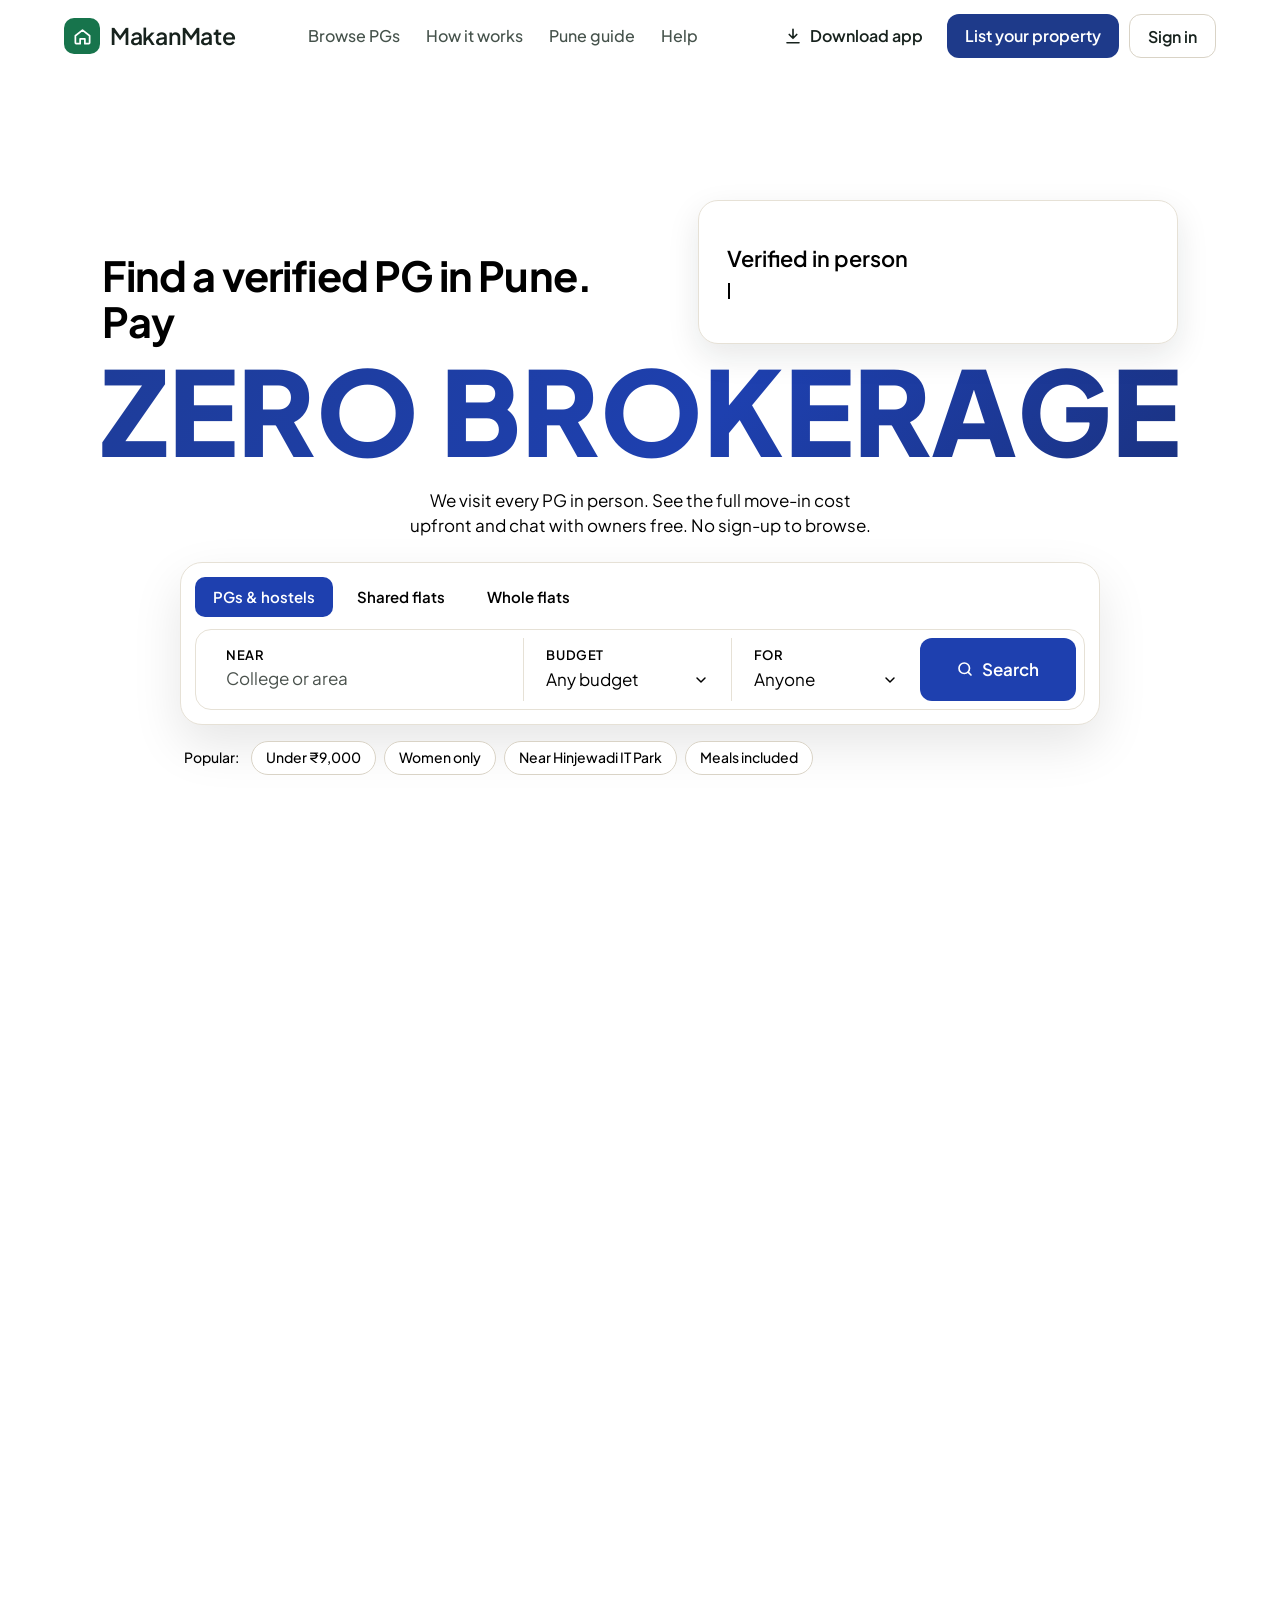
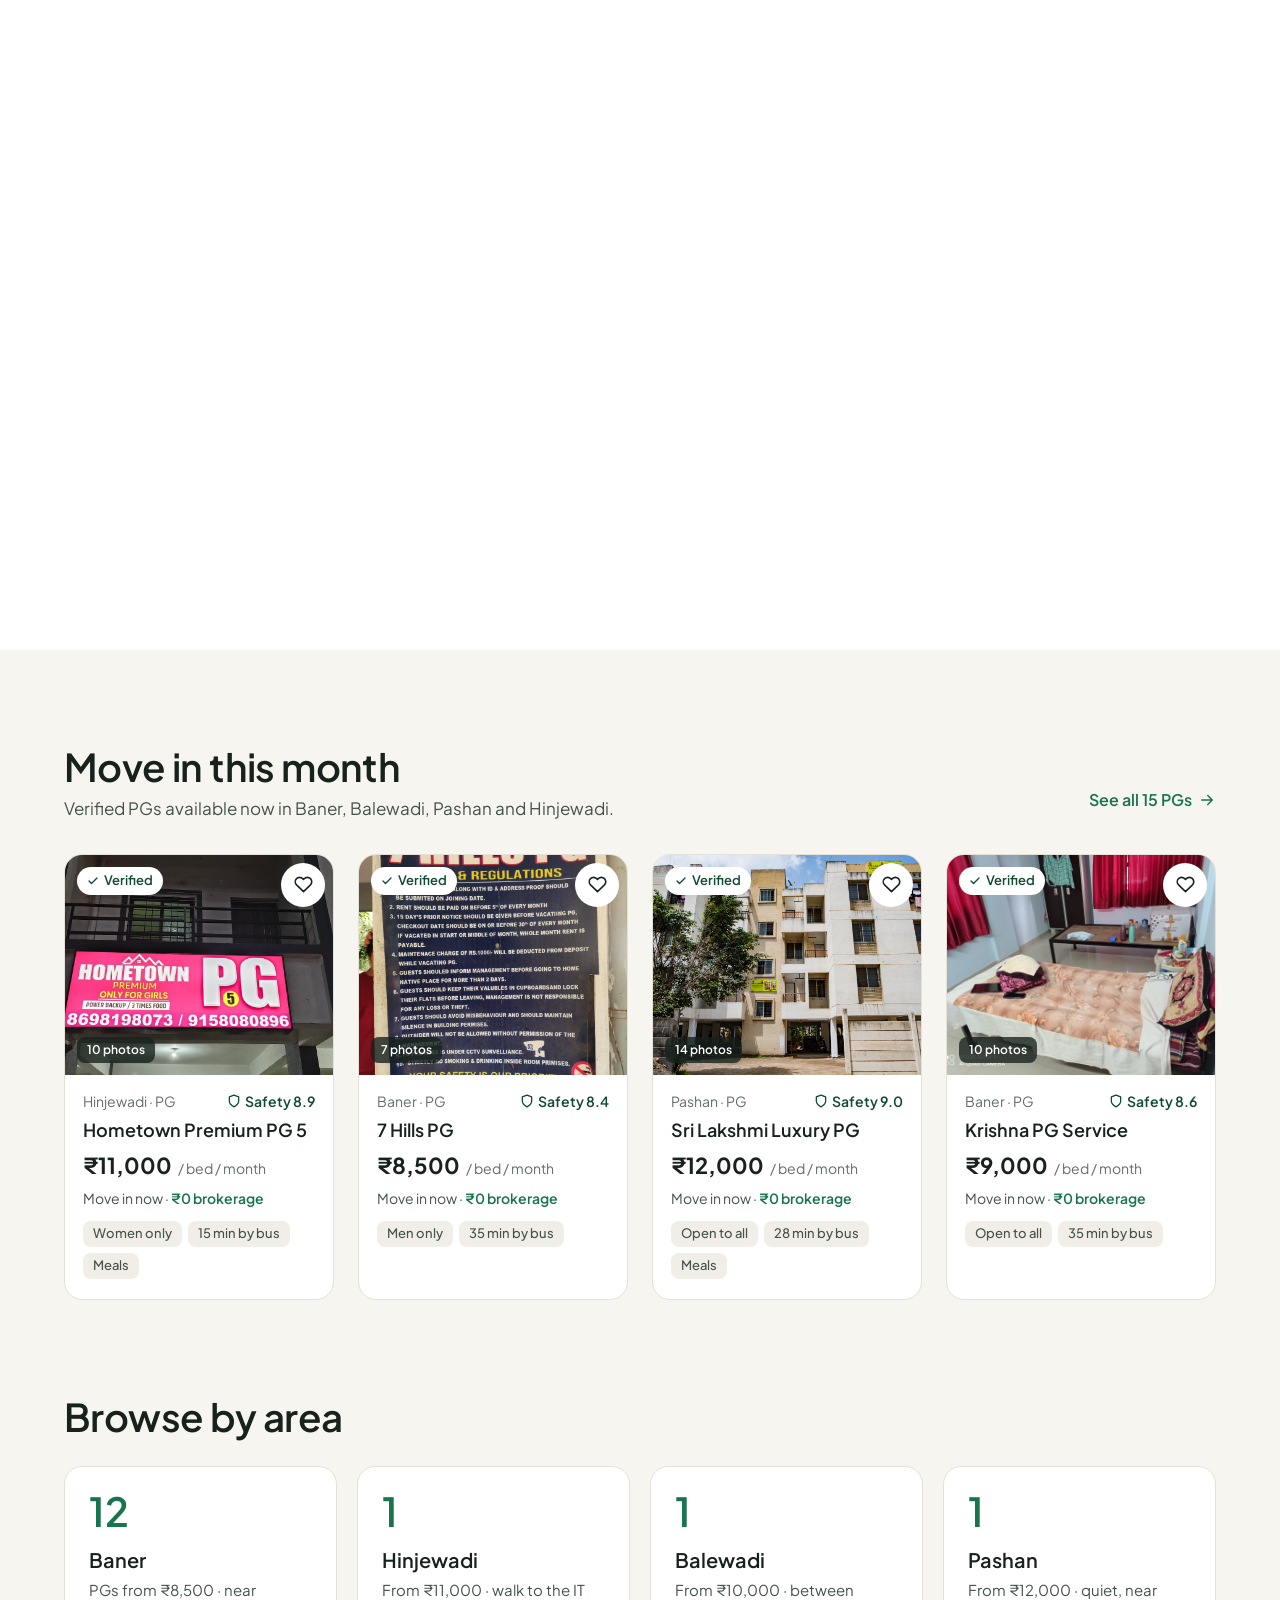
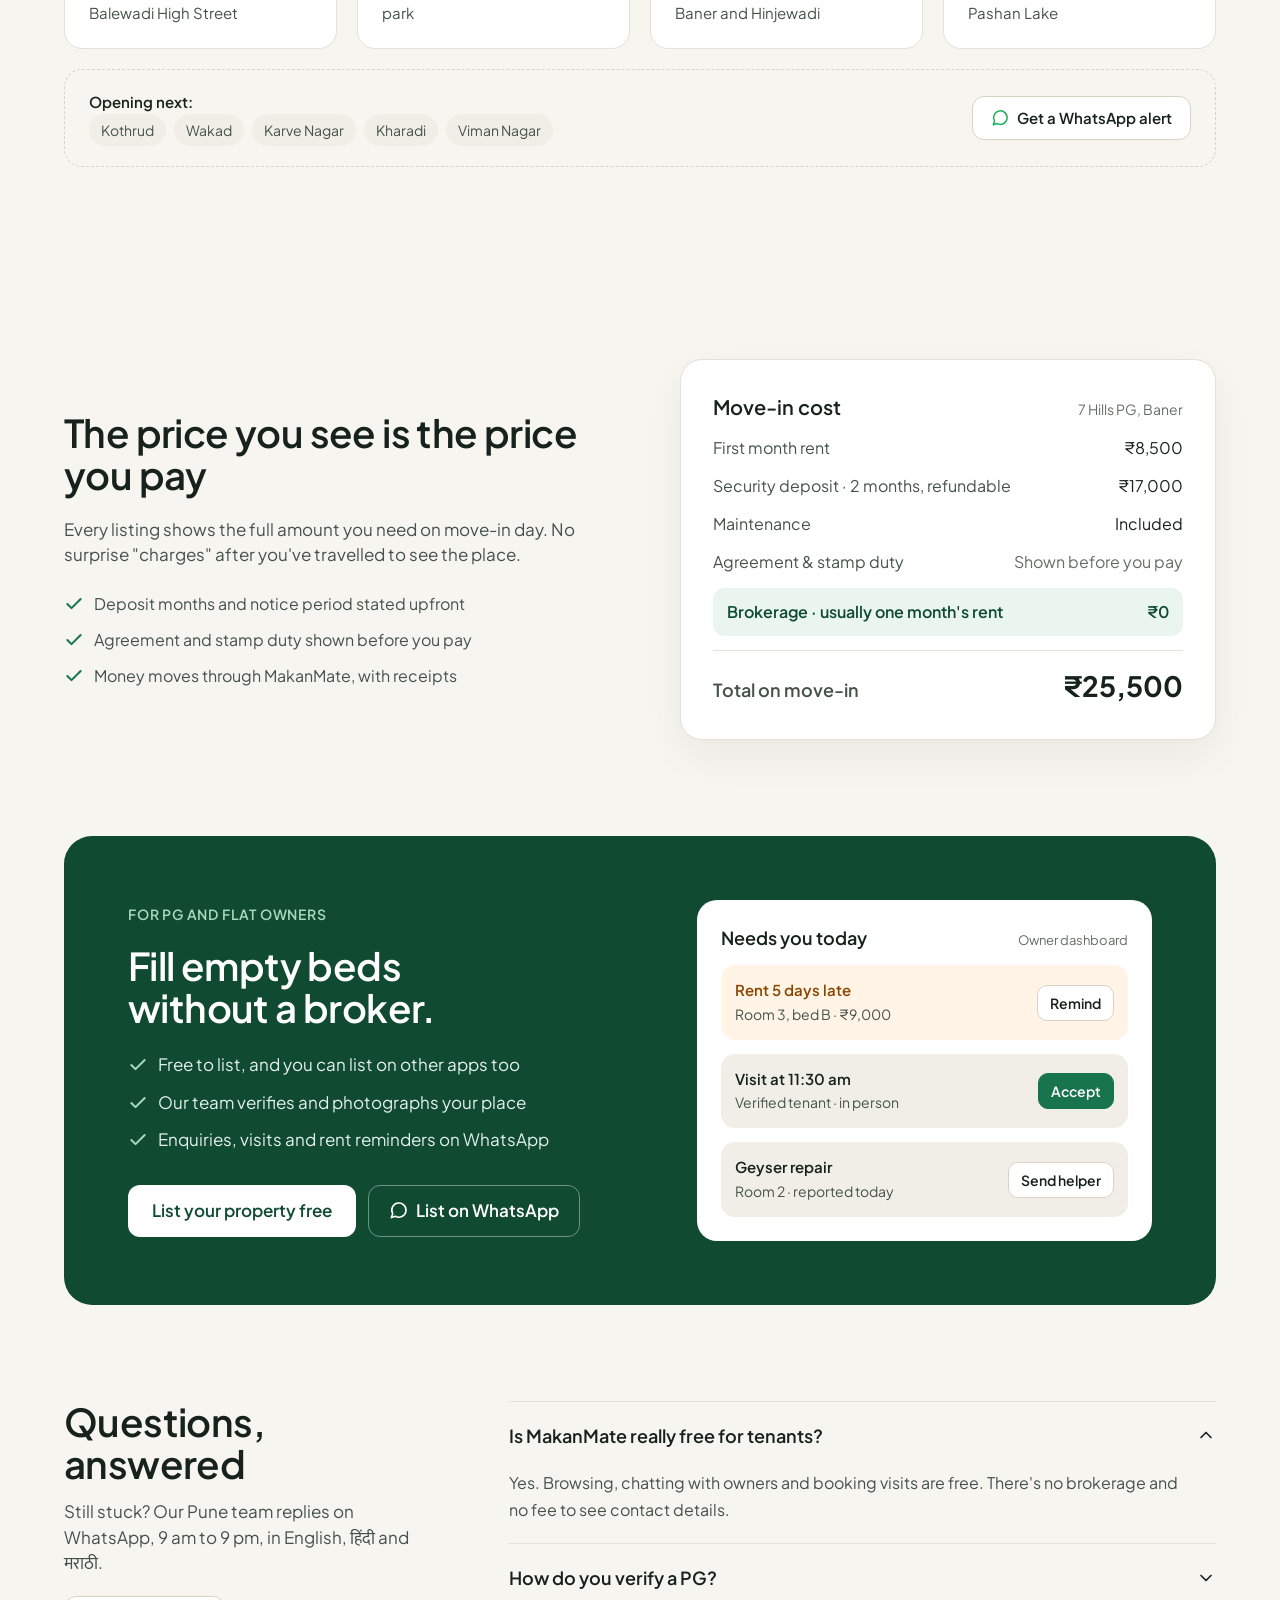
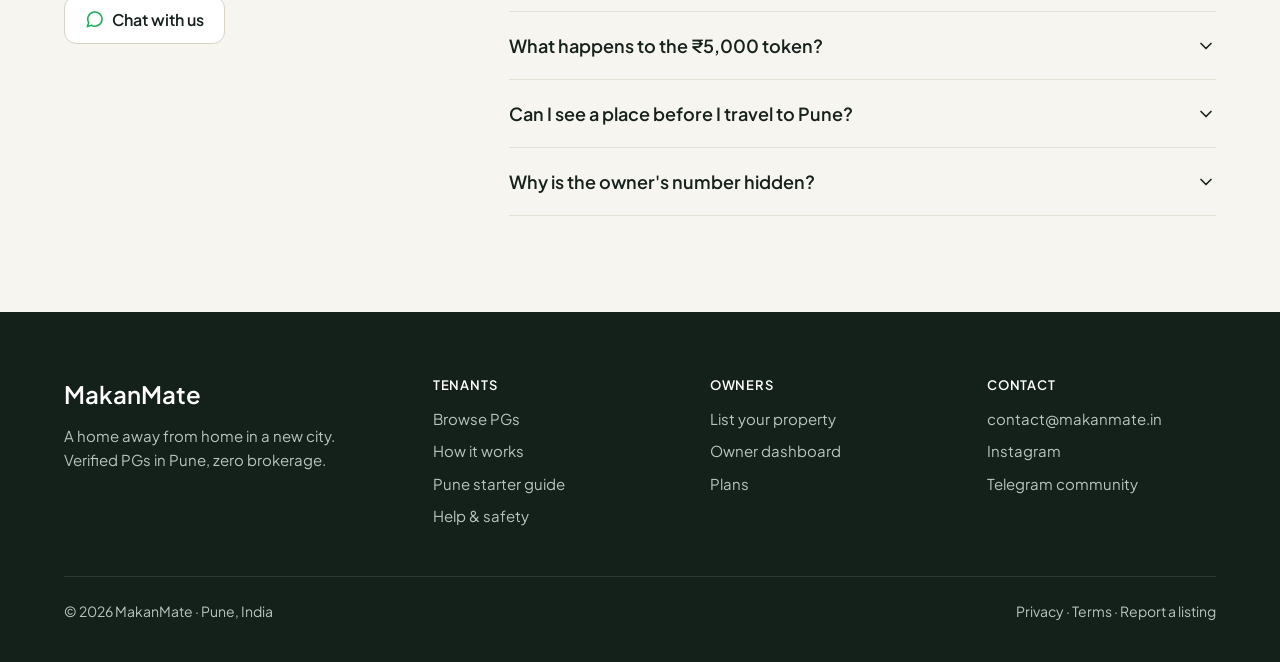
==== commit a3f26e68: "Redesign the home page opening: full-screen glyph portal, new header, custom dropdowns - Header: log" ====
--- a/index.html
+++ b/index.html
@@ -2,12 +2,16 @@
 <html lang="en">
 <head>
 <meta charset="UTF-8">
+  <link rel="icon" href="/favicon.ico" sizes="16x16 32x32 48x48">
+  <link rel="icon" href="/favicon.svg" type="image/svg+xml">
+  <link rel="apple-touch-icon" href="/apple-touch-icon.png">
 <meta name="viewport" content="width=device-width, initial-scale=1.0">
 <title>MakanMate — Find a verified PG in Pune. Pay zero brokerage.</title>
 <meta name="description" content="Browse verified, brokerage-free PGs in Pune. Our team visits every place before it goes live. See the full move-in cost upfront, chat with owners for free.">
 <link rel="preconnect" href="https://fonts.googleapis.com">
 <link rel="preconnect" href="https://fonts.gstatic.com" crossorigin>
-<link href="https://fonts.googleapis.com/css2?family=Fraunces:opsz,wght@9..144,500;9..144,600&family=Mukta:wght@400;500;600;700&display=swap" rel="stylesheet">
+<link href="https://fonts.googleapis.com/css2?family=Plus+Jakarta+Sans:wght@400;500;600;700;800&family=Mukta:wght@400;500;600;700&display=swap" rel="stylesheet">
+<link rel="stylesheet" href="glyph-portal.css">
 <style>
 :root {
   --green:       #17744C;
@@ -23,8 +27,9 @@
   --border:      #E6E1D6;
   --border-light:#D9D3C6;
   --chip-bg:     #F1EEE7;
-  --serif:       'Fraunces', serif;
-  --sans:        'Mukta', system-ui, sans-serif;
+  /* One family for headings and body. Mukta stays in the stack for Hindi and Marathi (Devanagari). */
+  --serif:       'Plus Jakarta Sans', 'Mukta', system-ui, sans-serif;
+  --sans:        'Plus Jakarta Sans', 'Mukta', system-ui, sans-serif;
 }
 *, *::before, *::after { box-sizing: border-box; }
 html { scroll-behavior: smooth; }
@@ -53,15 +58,22 @@
   position: sticky; top: 0; z-index: 100;
   height: 72px;
   background: var(--white);
-  border-bottom: 1px solid var(--border);
-  display: flex; align-items: center;
-  box-shadow: 0 1px 4px rgba(23,34,29,.04);
-}
+  display: flex; align-items: center;   /* no divider line or shadow under the navigation */
+}
+/* Three zones: logo on the left, navigation in the middle, actions on the right.
+   The navigation is centred in the space between the logo and the buttons, so the gap on both sides is equal. */
 .header-inner {
   max-width: 1280px; margin: 0 auto; padding: 0 64px;
   width: 100%;
-  display: flex; align-items: center; justify-content: space-between;
-}
+  display: grid; grid-template-columns: auto 1fr auto;
+  align-items: center; column-gap: 24px;
+}
+.header-inner .logo { justify-self: start; }
+.header-inner nav[aria-label="Main"] { justify-self: center; }
+.header-inner .header-actions { justify-self: end; }
+/* The page opens straight onto the full-screen "ZERO BROKERAGE" frame. It is pulled up under the sticky
+   header (72px), so the frame is exactly one screen tall from the very top, with nothing cut off. */
+#how { margin-top: -72px; }
 .logo {
   display: flex; align-items: center; gap: 10px;
   text-decoration: none; color: var(--ink); flex-shrink: 0;
@@ -74,19 +86,31 @@
 .logo-name {
   font-family: var(--serif); font-weight: 600; font-size: 23px; letter-spacing: -.3px;
 }
-.main-nav { display: flex; gap: 30px; list-style: none; margin: 0; padding: 0; }
+.main-nav { display: flex; gap: 26px; list-style: none; margin: 0; padding: 0; }
 .main-nav a {
   text-decoration: none; font-size: 16px; font-weight: 500; color: var(--ink-mid);
   transition: color .15s;
 }
 .main-nav a:hover { color: var(--ink); }
-.header-actions { display: flex; align-items: center; gap: 12px; }
+.header-actions { display: flex; align-items: center; gap: 10px; }
+/* "Download app": the apps are not published yet, so clicking it says "Coming soon" (see the script at the end) */
+.btn-download {
+  height: 44px; padding: 0 14px; display: inline-flex; align-items: center; gap: 8px;
+  border: 0; border-radius: 12px; background: transparent; cursor: pointer;
+  font: inherit; font-size: 16px; font-weight: 600; color: var(--ink);
+  transition: background .15s, color .15s;
+}
+.btn-download svg { flex: none; width: 18px; height: 18px; }
+.btn-download:hover { background: #EEF2FF; color: #1E3A8A; }
+.btn-download.soon { background: #DBE4FF; color: #172554; }
+/* "List your property": navy blue (white text on it 10.4:1) */
 .btn-owner {
-  height: 44px; padding: 0 14px; display: inline-flex; align-items: center;
-  font-size: 16px; font-weight: 600; color: var(--green); text-decoration: none;
-  transition: color .15s;
-}
-.btn-owner:hover { color: var(--green-dark); }
+  height: 44px; padding: 0 18px; display: inline-flex; align-items: center;
+  border-radius: 12px; background: #1E3A8A; color: #fff;
+  font-size: 16px; font-weight: 600; text-decoration: none;
+  transition: background .15s;
+}
+.btn-owner:hover { background: #172554; color: #fff; }
 .btn-signin {
   height: 44px; padding: 0 18px; display: inline-flex; align-items: center;
   border-radius: 12px; border: 1px solid var(--border-light);
@@ -94,7 +118,8 @@
   color: var(--ink); cursor: pointer; transition: border-color .15s;
   text-decoration: none;
 }
-.btn-signin:hover { border-color: var(--green); }
+.btn-signin:hover { border-color: #1E3A8A; }
+.btn-download:focus-visible, .btn-owner:focus-visible, .btn-signin:focus-visible { outline: 3px solid #1E40AF; outline-offset: 2px; }
 
 /* User avatar in nav (shown when signed in) */
 .nav-user {
@@ -105,6 +130,8 @@
   font-size: 15px; font-weight: 600; color: var(--ink);
 }
 .nav-user.visible { display: flex; }
+/* The account container is empty until someone signs in; without this its flex gap pushes Sign in 10px off the edge */
+.nav-user-wrapper:not(:has(.nav-user.visible)) { display: none; }
 .nav-avatar {
   width: 30px; height: 30px; border-radius: 50%;
   background: var(--green); color: #fff;
@@ -118,11 +145,15 @@
 .nav-hamburger span {
   display: block; width: 22px; height: 2px; background: var(--ink); border-radius: 1px;
 }
+/* Not enough width for navigation plus three actions: logo and Sign in stay, the rest moves into the menu */
+@media (max-width: 1180px) {
+  .header-inner { display: flex; justify-content: space-between; column-gap: 0; }
+  .main-nav { display: none; }
+  .btn-owner, .btn-download { display: none; }
+  .nav-hamburger { display: flex; }
+}
 @media (max-width: 900px) {
   .header-inner { padding: 0 24px; }
-  .main-nav { display: none; }
-  .btn-owner { display: none; }
-  .nav-hamburger { display: flex; }
 }
 .mobile-nav {
   display: none; position: fixed; top: 72px; left: 0; right: 0; z-index: 99;
@@ -135,34 +166,54 @@
   color: var(--ink-mid); text-decoration: none; border-bottom: 1px solid var(--border);
 }
 .mobile-nav a:last-child { border-bottom: none; }
+.mobile-nav button {
+  display: block; width: 100%; padding: 12px 0; border: 0; border-bottom: 1px solid var(--border);
+  background: none; cursor: pointer; text-align: left; font: inherit; font-size: 16px; font-weight: 500; color: var(--ink-mid);
+}
+.mobile-nav button.soon { color: #172554; font-weight: 700; }
+.mobile-nav a.mobile-owner { color: #1E3A8A; font-weight: 700; }
 
 /* ── HERO ── */
 .hero-section {
+  /* White ground, black text, blue buttons. Every pairing below measures at least 7:1 (WCAG AAA). */
+  --hero-ink: #000000;      /* all text: 21:1 on white */
+  --hero-muted: #000000;    /* labels and small text are black too */
+  --hero-button: #1E40AF;       /* blue; white text on it 8.7:1 */
+  --hero-button-hover: #1E3A8A; /* darker blue; white text on it 10.4:1 */
+  /* No overflow clip here: the dropdown must be free to extend past the hero.
+     The grid layer clips itself, and z-index keeps the dropdown above the next section. */
+  position: relative; z-index: 2; isolation: isolate;
+  background: #FFFFFF; color: var(--hero-ink);
   padding: 72px 0 96px;
 }
 .hero-grid {
+  position: relative; z-index: 1;
   max-width: 1280px; margin: 0 auto; padding: 0 64px;
-  display: grid; grid-template-columns: 1.08fr 0.92fr;
-  gap: 64px; align-items: center;
+  display: grid; grid-template-columns: 1.2fr 0.8fr; /* wider left side, so the search card has room */
+  gap: 56px; align-items: center;
 }
 .hero-badge {
   align-self: flex-start; display: inline-flex; align-items: center; gap: 8px;
   height: 32px; padding: 0 14px; border-radius: 999px;
-  background: var(--green-light); color: var(--green-dark);
+  background: #EEF2FF; color: var(--hero-ink);
   font-size: 14px; font-weight: 600; margin-bottom: 28px;
 }
 .hero-dot {
-  width: 8px; height: 8px; border-radius: 50%; background: var(--green-focus);
+  width: 8px; height: 8px; border-radius: 50%; background: var(--hero-button);
 }
 .hero-h1 {
-  margin: 0 0 28px; font-family: var(--serif); font-weight: 600;
-  font-size: clamp(44px, 4.5vw, 64px); line-height: 1.04; letter-spacing: -1.4px;
-  color: var(--ink);
-}
-.hero-h1 span { color: var(--green); }
+  margin: 0 0 24px; font-family: var(--serif); font-weight: 700;
+  font-size: clamp(40px, 4.2vw, 58px); line-height: 1.08; letter-spacing: -0.025em;
+  color: var(--hero-ink);
+}
+.hero-h1 span { color: var(--hero-ink); }
 .hero-lede {
-  margin: 0 0 28px; font-size: 19px; line-height: 1.55;
-  color: var(--ink-mid); max-width: 560px;
+  margin: 0 0 28px; font-size: 18px; line-height: 1.6;
+  color: var(--hero-ink); max-width: 540px;
+}
+/* A white halo behind the words, so lit grid cells never crowd the letters */
+.hero-h1, .hero-lede {
+  text-shadow: 0 0 6px #fff, 0 0 14px #fff, 0 0 30px #fff, 0 0 52px #fff;
 }
 /* Search form */
 .search-card {
@@ -171,52 +222,106 @@
   box-shadow: 0 16px 40px rgba(23,34,29,.08);
   display: flex; flex-direction: column; gap: 10px; margin-bottom: 24px;
 }
-.search-tabs { display: flex; gap: 4px; padding: 2px; }
+.search-tabs { display: flex; flex-wrap: wrap; gap: 4px; padding: 2px; }
 .search-tab-btn {
-  height: 38px; padding: 0 16px; border-radius: 10px; border: none;
+  height: 38px; padding: 0 16px; border-radius: 10px; border: none; white-space: nowrap;
   font-size: 15px; font-weight: 600; cursor: pointer; transition: all .15s;
 }
-.search-tab-btn.active { background: var(--ink); color: #fff; }
-.search-tab-btn:not(.active) { background: transparent; color: var(--ink-mid); }
-.search-tab-btn:not(.active):hover { background: var(--bg); }
+.search-tab-btn.active { background: var(--hero-button); color: #fff; }
+.search-tab-btn:not(.active) { background: transparent; color: var(--hero-ink); }
+.search-tab-btn:not(.active):hover { background: #DBE4FF; color: #172554; }  /* clear blue on hover; navy text 11:1 */
 .search-inputs {
   display: grid;
-  grid-template-columns: minmax(0,1.5fr) minmax(0,1fr) minmax(0,.85fr) auto;
+  grid-template-columns: minmax(0,1.15fr) minmax(0,1.15fr) minmax(0,.9fr) auto;
   align-items: stretch; border: 1px solid var(--border);
   border-radius: 14px; padding: 6px;
 }
 .search-field {
-  display: flex; flex-direction: column; gap: 2px; padding: 6px 14px;
+  display: flex; flex-direction: column; gap: 2px; padding: 6px 12px;
   border-right: 1px solid var(--border);
 }
-.search-field:last-of-type { border-right: none; }
+.search-field.last { border-right: none; }
 .search-label {
-  font-size: 12px; font-weight: 600; color: var(--ink-soft);
+  font-size: 13px; font-weight: 600; color: var(--hero-muted);
   text-transform: uppercase; letter-spacing: .6px;
 }
 .search-field input, .search-field select {
   border: none; outline: none; padding: 0;
-  font-size: 16px; color: var(--ink); background: transparent;
-}
+  font-size: 16px; color: var(--hero-ink); background: transparent;
+}
+.search-field input::placeholder { color: #4A524D; opacity: 1; } /* 8.1:1 on white */
+
+/* Rotating trust card over the hero photo (hero-facts.js): fades in, holds, fades out, 1 s pause, next */
+.hero-facts { position: absolute; top: 28px; left: 0; width: 270px; height: 120px; z-index: 2; }
+.hero-fact {
+  position: absolute; inset: 0; display: flex; gap: 12px; align-items: center;
+  padding: 16px 18px; background: var(--white); border: 1px solid var(--border);
+  border-radius: 16px; box-shadow: 0 12px 32px rgba(23,34,29,.10);
+  opacity: 0; transform: translateY(14px) scale(.97); pointer-events: none;
+  transition: opacity .6s ease, transform .7s cubic-bezier(.22, 1, .36, 1);
+  will-change: opacity, transform;
+}
+.hero-fact.show { opacity: 1; transform: none; }
+.hero-fact.leave { opacity: 0; transform: translateY(-10px) scale(.98); }
+.hero-fact strong { display: block; font-size: 16px; font-weight: 600; line-height: 1.25; color: var(--hero-ink); }
+.hero-fact div > span { display: block; margin-top: 2px; font-size: 14px; line-height: 1.4; color: var(--hero-muted); }  /* direct child only, so the typing spans inside it stay inline */
+.card-icon-blue {
+  width: 40px; height: 40px; flex-shrink: 0; border-radius: 12px;
+  background: #EEF2FF; color: var(--hero-button);
+  display: flex; align-items: center; justify-content: center;
+}
+.card-icon-blue b { font-size: 15px; font-weight: 700; }
+@media (prefers-reduced-motion: reduce) { .hero-fact { transition: none; } }
+
+/* Dropdown menu (select-menu.js). The real <select> stays in the page, hidden, and keeps the value. */
+.menu { position: relative; }
+.menu-native { position: absolute; width: 1px; height: 1px; opacity: 0; overflow: hidden; pointer-events: none; }
+.menu-btn {
+  display: flex; align-items: center; justify-content: space-between; gap: 8px;
+  width: 100%; padding: 0; border: 0; background: transparent; cursor: pointer;
+  font: inherit; font-size: 16px; color: var(--hero-ink); text-align: left;
+}
+.menu-btn svg { flex: none; width: 16px; height: 16px; transition: transform .15s; }
+.menu-btn[aria-expanded="true"] svg { transform: rotate(180deg); }
+.menu-btn:focus-visible { outline: 2px solid var(--hero-button); outline-offset: 4px; border-radius: 6px; }
+.menu-list {
+  display: none; position: absolute; z-index: 30; top: calc(100% + 14px); left: -12px;
+  min-width: 220px; max-width: calc(100vw - 48px); margin: 0; padding: 6px; list-style: none;
+  background: #fff; border: 1px solid var(--border); border-radius: 14px;
+  box-shadow: 0 18px 44px rgba(0, 0, 0, .16); outline: none;
+  box-sizing: border-box; overflow-y: auto; overscroll-behavior: contain;
+}
+.menu-list.open { display: block; }
+.menu-list.up { top: auto; bottom: calc(100% + 14px); }   /* opens upward when there is no room below */
+.menu-list.end { left: auto; right: -12px; }               /* aligns to the right edge when it would leave the screen */
+.menu-opt {
+  display: flex; align-items: center; justify-content: space-between; gap: 12px;
+  padding: 10px 12px; border-radius: 9px; font-size: 15px; color: var(--hero-ink); cursor: pointer;
+}
+.menu-opt.active { background: #DBE4FF; }
+.menu-opt[aria-selected="true"] { font-weight: 600; }
+.menu-opt svg { flex: none; width: 16px; height: 16px; color: var(--hero-button); visibility: hidden; }
+.menu-opt[aria-selected="true"] svg { visibility: visible; }
 .search-btn {
   display: inline-flex; align-items: center; justify-content: center; gap: 8px;
-  min-height: 52px; padding: 0 24px; border-radius: 10px; border: none;
-  background: var(--green); color: #fff;
+  min-height: 52px; padding: 0 20px; border-radius: 10px; border: none;
+  background: var(--hero-button); color: #fff;
   font-size: 17px; font-weight: 600; cursor: pointer;
   text-decoration: none; transition: background .15s; white-space: nowrap;
 }
-.search-btn:hover { background: var(--green-dark); }
+.search-btn:hover { background: var(--hero-button-hover); }
+.search-btn:focus-visible { outline: 3px solid var(--hero-ink); outline-offset: 2px; }
 .popular-pills {
   display: flex; flex-wrap: wrap; align-items: center; gap: 8px; font-size: 14px;
 }
-.popular-label { color: var(--ink-soft); font-weight: 500; margin-right: 4px; }
+.popular-label { color: var(--hero-muted); font-weight: 500; margin-right: 4px; }
 .pill {
-  height: 34px; padding: 0 14px; display: inline-flex; align-items: center;
+  height: 34px; padding: 0 14px; font-size: 14px; display: inline-flex; align-items: center;
   border-radius: 999px; border: 1px solid var(--border-light);
-  background: var(--white); color: var(--ink); text-decoration: none;
+  background: var(--white); color: var(--hero-ink); text-decoration: none;
   font-weight: 500; transition: border-color .15s;
 }
-.pill:hover { border-color: var(--green); color: var(--green); }
+.pill:hover { border-color: var(--hero-button); color: var(--hero-ink); }
 
 /* Hero right: floating card arrangement */
 .hero-visual {
@@ -230,8 +335,8 @@
   width: 100%; height: 100%; object-fit: cover;
 }
 .hero-card-verified {
-  position: absolute; top: 44px; left: 0;
-  width: 290px; padding: 16px 18px;
+  position: absolute; top: 28px; left: 0;
+  width: 270px; padding: 16px 18px;
   background: var(--white); border: 1px solid var(--border);
   border-radius: 16px; box-shadow: 0 12px 32px rgba(23,34,29,.10);
   display: flex; gap: 12px; align-items: flex-start;
@@ -242,14 +347,14 @@
   color: var(--green); display: flex; align-items: center; justify-content: center;
 }
 .hero-card-verified strong { font-size: 16px; font-weight: 600; display: block; }
-.hero-card-verified span { font-size: 14px; color: var(--ink-soft); line-height: 1.4; }
+.hero-card-verified span { font-size: 14px; color: var(--hero-muted); line-height: 1.4; }
 .hero-tag-bus {
   position: absolute; top: 290px; left: 0;
   display: inline-flex; align-items: center; gap: 8px;
   height: 44px; padding: 0 16px;
   background: var(--white); border: 1px solid var(--border);
   border-radius: 999px; box-shadow: 0 8px 24px rgba(23,34,29,.08);
-  font-size: 15px; font-weight: 500; color: var(--ink);
+  font-size: 15px; font-weight: 500; color: var(--hero-ink);
 }
 .hero-cost-card {
   position: absolute; bottom: 0; right: 32px;
@@ -258,10 +363,10 @@
   border-radius: 18px; box-shadow: 0 16px 40px rgba(23,34,29,.12);
   display: flex; flex-direction: column; gap: 10px;
 }
-.cost-row { display: flex; justify-content: space-between; font-size: 15px; color: var(--ink-mid); }
-.cost-row.head { font-size: 16px; font-weight: 600; color: var(--ink); }
-.cost-row.total { font-size: 18px; font-weight: 700; color: var(--ink); }
-.cost-row .zero { color: var(--green); font-weight: 600; }
+.cost-row { display: flex; justify-content: space-between; font-size: 15px; color: var(--hero-ink); }
+.cost-row.head { font-size: 16px; font-weight: 600; color: var(--hero-ink); }
+.cost-row.total { font-size: 18px; font-weight: 700; color: var(--hero-ink); }
+.cost-row .zero { color: var(--hero-ink); font-weight: 600; }
 .cost-divider { height: 1px; background: var(--border); }
 
 @media (max-width: 1100px) {
@@ -271,11 +376,12 @@
 }
 @media (max-width: 600px) {
   .hero-section { padding: 48px 0 64px; }
+  .search-tab-btn { padding: 0 10px; font-size: 13px; }
   .hero-h1 { font-size: 36px; }
   .hero-lede { font-size: 17px; }
   .search-inputs { grid-template-columns: 1fr; }
   .search-field { border-right: none; border-bottom: 1px solid var(--border); }
-  .search-field:last-of-type { border-bottom: none; }
+  .search-field.last { border-bottom: none; }
 }
 
 /* ── TRUST STRIP ── */
@@ -648,102 +754,80 @@
 /* ── SIGN-IN MODAL ── */
 .modal-overlay {
   display: none; position: fixed; inset: 0; z-index: 200;
-  background: rgba(23,34,29,.55); backdrop-filter: blur(4px);
-  align-items: center; justify-content: center; padding: 24px;
-}
-.modal-overlay.open { display: flex; }
+  background: rgba(23,34,29,.5); backdrop-filter: blur(4px);
+}
+.modal-overlay.open {
+  display: flex; align-items: center; justify-content: center; padding: 20px;
+}
 .modal {
-  background: var(--white); border-radius: 24px;
-  width: 100%; max-width: 420px;
-  box-shadow: 0 24px 64px rgba(23,34,29,.2);
-  overflow: hidden; position: relative;
+  background: var(--white); border-radius: 20px;
+  width: 100%; max-width: 400px;
+  box-shadow: 0 20px 60px rgba(23,34,29,.22);
+  overflow: hidden;
+}
+.modal-header {
+  display: flex; align-items: center; justify-content: space-between;
+  padding: 18px 20px; border-bottom: 1px solid var(--border);
+}
+.modal-brand { display: flex; align-items: center; gap: 8px; }
+.modal-brand-icon {
+  width: 30px; height: 30px; border-radius: 8px; flex-shrink: 0;
+  background: var(--green); display: flex; align-items: center; justify-content: center; color: #fff;
+}
+.modal-brand-name {
+  font-family: var(--serif); font-weight: 600; font-size: 18px; color: var(--ink);
 }
 .modal-close {
-  position: absolute; top: 16px; right: 16px;
-  width: 36px; height: 36px; border-radius: 50%; border: none;
-  background: var(--bg); color: var(--ink); cursor: pointer;
-  display: flex; align-items: center; justify-content: center;
-  font-size: 18px; transition: background .15s;
-}
-.modal-close:hover { background: var(--border); }
-.modal-step { display: none; padding: 36px; }
-.modal-step.active { display: block; }
-.modal-logo {
-  display: flex; align-items: center; gap: 9px; margin-bottom: 28px;
-}
-.modal-logo-icon {
-  width: 36px; height: 36px; border-radius: 10px;
-  background: var(--green); display: flex; align-items: center; justify-content: center; color: #fff;
-}
-.modal-logo span {
-  font-family: var(--serif); font-weight: 600; font-size: 20px; color: var(--ink);
-}
-.modal h2 { font-family: var(--serif); font-weight: 600; font-size: 26px; color: var(--ink); margin: 0 0 8px; }
-.modal .modal-sub { font-size: 15px; color: var(--ink-mid); margin: 0 0 28px; line-height: 1.5; }
-.modal-field { margin-bottom: 16px; }
+  width: 32px; height: 32px; border-radius: 50%; border: none; flex-shrink: 0;
+  background: var(--bg); color: var(--ink-soft); cursor: pointer;
+  display: flex; align-items: center; justify-content: center; transition: background .15s;
+}
+.modal-close:hover { background: var(--border); color: var(--ink); }
+.modal-body { padding: 28px 24px 24px; }
+.modal-body h2 {
+  margin: 0 0 6px; font-family: var(--serif); font-weight: 600;
+  font-size: 24px; color: var(--ink);
+}
+.modal-sub { font-size: 15px; color: var(--ink-mid); margin: 0 0 22px; line-height: 1.5; }
+.modal-field { margin-bottom: 14px; }
 .modal-field label {
-  display: block; font-size: 12px; font-weight: 700;
+  display: block; font-size: 11.5px; font-weight: 700;
   text-transform: uppercase; letter-spacing: .5px;
   color: var(--ink-soft); margin-bottom: 6px;
 }
 .modal-field input {
-  width: 100%; padding: 13px 16px; border: 1.5px solid var(--border);
-  border-radius: 12px; font-size: 16px; color: var(--ink); background: var(--white);
+  width: 100%; padding: 12px 14px; border: 1.5px solid var(--border);
+  border-radius: 10px; font-size: 16px; color: var(--ink); background: var(--white);
   transition: border-color .15s; outline: none;
 }
 .modal-field input:focus { border-color: var(--green-focus); }
-.modal-field input.error { border-color: #D93025; }
-.modal-error { font-size: 13px; color: #D93025; margin-top: 4px; display: none; }
-.modal-error.show { display: block; }
-.btn-modal-primary {
-  width: 100%; height: 52px; border-radius: 12px; border: none;
-  background: var(--green); color: #fff; font-size: 17px; font-weight: 600;
-  cursor: pointer; transition: background .15s; margin-top: 8px;
-}
-.btn-modal-primary:hover { background: var(--green-dark); }
-.btn-modal-primary:disabled { opacity: .6; cursor: not-allowed; }
-.modal-note { font-size: 13px; color: var(--ink-soft); margin: 12px 0 0; text-align: center; }
-/* OTP boxes */
-.otp-row {
-  display: flex; gap: 12px; margin-bottom: 24px;
-}
-.otp-box {
-  flex: 1; height: 60px; border: 1.5px solid var(--border);
-  border-radius: 12px; text-align: center; font-size: 28px; font-weight: 700;
-  color: var(--ink); background: var(--white); outline: none;
-  transition: border-color .15s;
-}
-.otp-box:focus { border-color: var(--green-focus); }
-.otp-box.error { border-color: #D93025; }
-.otp-hint {
-  background: var(--green-light); border-radius: 10px; padding: 10px 14px;
-  font-size: 13px; color: var(--green-dark); margin-bottom: 16px; line-height: 1.4;
-}
-.modal-back {
-  background: none; border: none; cursor: pointer;
-  font-size: 14px; font-weight: 600; color: var(--green);
-  padding: 0; margin-top: 12px; display: block;
-}
-.modal-back:hover { color: var(--green-dark); text-decoration: underline; }
-/* Success step */
-.modal-success-icon {
-  width: 64px; height: 64px; border-radius: 50%;
+.modal-field input.is-error { border-color: #D93025; }
+.modal-err { font-size: 12px; color: #D93025; margin-top: 4px; display: none; }
+.modal-err.show { display: block; }
+.btn-modal {
+  display: block; width: 100%; height: 50px; border-radius: 10px; border: none;
+  background: var(--green); color: #fff; font-size: 16px; font-weight: 600;
+  cursor: pointer; transition: background .15s; margin-top: 6px;
+}
+.btn-modal:hover { background: var(--green-dark); }
+.modal-note { font-size: 12px; color: var(--ink-soft); margin: 10px 0 0; text-align: center; }
+/* Success state */
+.modal-success { padding: 40px 24px; text-align: center; }
+.modal-success-check {
+  width: 56px; height: 56px; border-radius: 50%;
   background: var(--green-light); color: var(--green);
-  display: flex; align-items: center; justify-content: center;
-  margin: 0 auto 20px;
-}
-.modal-success-center { text-align: center; }
-.modal-success-center h2 { font-size: 24px; margin-bottom: 8px; }
-.modal-success-center p { color: var(--ink-mid); font-size: 15px; margin: 0 0 24px; }
-
-/* Signout dropdown */
+  display: flex; align-items: center; justify-content: center; margin: 0 auto 18px;
+}
+.modal-success h2 { margin: 0 0 8px; font-family: var(--serif); font-weight: 600; font-size: 24px; color: var(--ink); }
+.modal-success p { color: var(--ink-mid); font-size: 15px; margin: 0 0 24px; }
+
+/* Signed-in dropdown */
 .nav-user-menu {
   position: absolute; top: calc(100% + 8px); right: 0;
   background: var(--white); border: 1px solid var(--border);
   border-radius: 14px; padding: 8px;
   box-shadow: 0 8px 24px rgba(23,34,29,.12);
-  min-width: 180px; z-index: 110;
-  display: none;
+  min-width: 180px; z-index: 110; display: none;
 }
 .nav-user-menu.open { display: block; }
 .nav-user-wrapper { position: relative; }
@@ -760,73 +844,51 @@
 <body>
 
 <!-- ── SIGN-IN MODAL ── -->
-<div class="modal-overlay" id="signinModal" role="dialog" aria-modal="true" aria-labelledby="modalTitle">
+<div class="modal-overlay" id="signinModal" role="dialog" aria-modal="true" aria-labelledby="modalHeading">
   <div class="modal">
-    <button class="modal-close" id="modalClose" aria-label="Close">
-      <svg width="14" height="14" viewBox="0 0 14 14" fill="none">
-        <path d="M1 1l12 12M13 1L1 13" stroke="currentColor" stroke-width="2" stroke-linecap="round"/>
-      </svg>
-    </button>
-
-    <!-- Step 1: Phone -->
-    <div class="modal-step active" id="step1">
-      <div class="modal-logo">
-        <div class="modal-logo-icon">
-          <svg width="18" height="18" viewBox="0 0 24 24" fill="none" stroke="currentColor" stroke-width="2.2" stroke-linecap="round" stroke-linejoin="round"><path d="M3 11l9-7 9 7v9a1 1 0 0 1-1 1h-5v-6H9v6H4a1 1 0 0 1-1-1z"/></svg>
+
+    <div class="modal-header">
+      <div class="modal-brand">
+        <div class="modal-brand-icon">
+          <svg width="16" height="16" viewBox="0 0 24 24" fill="none" stroke="currentColor" stroke-width="2.2" stroke-linecap="round" stroke-linejoin="round"><path d="M3 11l9-7 9 7v9a1 1 0 0 1-1 1h-5v-6H9v6H4a1 1 0 0 1-1-1z"/></svg>
         </div>
-        <span>MakanMate</span>
-      </div>
-      <h2 id="modalTitle">Sign in to your account</h2>
-      <p class="modal-sub">Enter your mobile number. We'll send you a one-time code.</p>
+        <span class="modal-brand-name">MakanMate</span>
+      </div>
+      <button class="modal-close" id="modalClose" aria-label="Close">
+        <svg width="12" height="12" viewBox="0 0 12 12" fill="none">
+          <path d="M1 1l10 10M11 1L1 11" stroke="currentColor" stroke-width="1.8" stroke-linecap="round"/>
+        </svg>
+      </button>
+    </div>
+
+    <!-- Form view -->
+    <div class="modal-body" id="modalForm">
+      <h2 id="modalHeading">Sign in</h2>
+      <p class="modal-sub">Enter your details to save listings and book visits.</p>
+      <div class="modal-field">
+        <label for="nameInput">Your name</label>
+        <input type="text" id="nameInput" placeholder="Full name" autocomplete="name">
+        <div class="modal-err" id="nameError">Please enter your name.</div>
+      </div>
       <div class="modal-field">
         <label for="phoneInput">Mobile number</label>
         <input type="tel" id="phoneInput" placeholder="+91 98765 43210" autocomplete="tel">
-        <div class="modal-error" id="phoneError">Please enter a valid 10-digit mobile number.</div>
-      </div>
-      <div class="modal-field">
-        <label for="nameInput">Your name</label>
-        <input type="text" id="nameInput" placeholder="Full name" autocomplete="name">
-        <div class="modal-error" id="nameError">Please enter your name.</div>
-      </div>
-      <button class="btn-modal-primary" id="sendOtpBtn">Get OTP</button>
+        <div class="modal-err" id="phoneError">Please enter a valid 10-digit number.</div>
+      </div>
+      <button class="btn-modal" id="signinSubmitBtn">Continue</button>
       <p class="modal-note">By continuing you agree to our Terms &amp; Privacy Policy.</p>
     </div>
 
-    <!-- Step 2: OTP -->
-    <div class="modal-step" id="step2">
-      <div class="modal-logo">
-        <div class="modal-logo-icon">
-          <svg width="18" height="18" viewBox="0 0 24 24" fill="none" stroke="currentColor" stroke-width="2.2" stroke-linecap="round" stroke-linejoin="round"><path d="M3 11l9-7 9 7v9a1 1 0 0 1-1 1h-5v-6H9v6H4a1 1 0 0 1-1-1z"/></svg>
-        </div>
-        <span>MakanMate</span>
-      </div>
-      <h2>Enter OTP</h2>
-      <p class="modal-sub" id="otpSubText">We sent a 4-digit code to your number.</p>
-      <div class="otp-hint" id="otpHint">
-        For this demo the OTP is <strong>1234</strong> — in production this would come via SMS.
-      </div>
-      <div class="otp-row">
-        <input class="otp-box" type="text" maxlength="1" inputmode="numeric" id="otp0" aria-label="OTP digit 1">
-        <input class="otp-box" type="text" maxlength="1" inputmode="numeric" id="otp1" aria-label="OTP digit 2">
-        <input class="otp-box" type="text" maxlength="1" inputmode="numeric" id="otp2" aria-label="OTP digit 3">
-        <input class="otp-box" type="text" maxlength="1" inputmode="numeric" id="otp3" aria-label="OTP digit 4">
-      </div>
-      <div class="modal-error" id="otpError" style="margin-bottom:12px;">Incorrect OTP. Try again (hint: 1234)</div>
-      <button class="btn-modal-primary" id="verifyOtpBtn">Verify &amp; sign in</button>
-      <button class="modal-back" id="backToStep1">← Change number</button>
-    </div>
-
-    <!-- Step 3: Success -->
-    <div class="modal-step" id="step3" style="padding-top:48px; padding-bottom:48px;">
-      <div class="modal-success-icon">
-        <svg width="28" height="28" viewBox="0 0 24 24" fill="none" stroke="currentColor" stroke-width="2.4" stroke-linecap="round" stroke-linejoin="round"><path d="M20 6 9 17l-5-5"/></svg>
-      </div>
-      <div class="modal-success-center">
-        <h2 id="welcomeName">Welcome!</h2>
-        <p>You're signed in. Browse listings, save favourites, and book visits — all for free.</p>
-        <button class="btn-modal-primary" id="closeSuccessBtn" style="max-width:200px; margin:0 auto;">Start browsing</button>
-      </div>
-    </div>
+    <!-- Success view -->
+    <div class="modal-success" id="modalSuccess" style="display:none">
+      <div class="modal-success-check">
+        <svg width="26" height="26" viewBox="0 0 24 24" fill="none" stroke="currentColor" stroke-width="2.4" stroke-linecap="round" stroke-linejoin="round"><path d="M20 6 9 17l-5-5"/></svg>
+      </div>
+      <h2 id="welcomeName">Welcome!</h2>
+      <p>You're signed in. Browse listings, save favourites, and book visits — all free.</p>
+      <button class="btn-modal" id="closeSuccessBtn" style="max-width:200px;margin:0 auto;">Start browsing</button>
+    </div>
+
   </div>
 </div>
 
@@ -843,13 +905,17 @@
     <nav aria-label="Main">
       <ul class="main-nav">
         <li><a href="explore.html">Browse PGs</a></li>
-        <li><a href="#how">How it works</a></li>
+        <li><a href="#how-content">How it works</a></li>
         <li><a href="#areas">Pune guide</a></li>
         <li><a href="#faq">Help</a></li>
       </ul>
     </nav>
 
     <div class="header-actions">
+      <button type="button" class="btn-download" data-coming-soon>
+        <svg aria-hidden="true" viewBox="0 0 24 24" fill="none" stroke="currentColor" stroke-width="2.2" stroke-linecap="round" stroke-linejoin="round"><path d="M12 3v12m0 0 5-5m-5 5-5-5M4 21h16"/></svg>
+        <span class="cs-label" aria-live="polite">Download app</span>
+      </button>
       <a href="owner.html" class="btn-owner">List your property</a>
 
       <!-- shown when NOT signed in -->
@@ -879,24 +945,47 @@
 <!-- Mobile nav -->
 <nav class="mobile-nav" id="mobileNav" aria-label="Mobile navigation">
   <a href="explore.html">Browse PGs</a>
-  <a href="#how">How it works</a>
+  <a href="#how-content">How it works</a>
   <a href="#areas">Pune guide</a>
-  <a href="owner.html">List your property</a>
+  <button type="button" data-coming-soon><span class="cs-label" aria-live="polite">Download app</span></button>
+  <a href="owner.html" class="mobile-owner">List your property</a>
   <a href="#faq">Help</a>
 </nav>
 
-<!-- ── HERO ── -->
-<section class="hero-section">
-  <div class="hero-grid">
-    <div>
-      <div class="hero-badge">
-        <span class="hero-dot"></span>
-        Live in Pune · 15 verified PGs
-      </div>
-      <h1 class="hero-h1">Find a verified PG<br>in Pune.<br><span>Pay zero brokerage.</span></h1>
-      <p class="hero-lede">Our team visits every place before it goes live. Browse without signing up, see the full move-in cost upfront, and chat with owners without paying to unlock a number.</p>
-
-      <form class="search-card" id="heroSearchForm" onsubmit="return false;">
+<h1 class="sr-only">Find a verified PG in Pune. Pay zero brokerage.</h1>
+<!-- ── HOW IT WORKS (glyph portal): scroll zooms into a letter of the word and opens onto the four steps ── -->
+<section class="gp-section" id="how" data-glyph-portal
+         data-word="ZERO BROKERAGE" data-font-family='"Plus Jakarta Sans", Arial, sans-serif' data-font-weight="800"
+         data-scroll-length="1.5" data-enter-label="See how it works">
+  <template data-gp-front>
+    <div class="gp-topline">
+      <p class="gp-headline" aria-hidden="true">Find a verified PG in Pune.<br>Pay</p>
+      <!-- Slider card: text only, three cards (no brokerage is already the big word below) -->
+      <div class="hero-facts gp-facts" data-mode="type">
+        <div class="hero-fact">
+          <div>
+            <strong>Verified in person</strong>
+            <span>Our team visits every property before it's listed.</span>
+          </div>
+        </div>
+        <div class="hero-fact">
+          <div>
+            <strong>Full move-in cost upfront</strong>
+            <span>Rent, deposit and fees on one line, before you visit.</span>
+          </div>
+        </div>
+        <div class="hero-fact">
+          <div>
+            <strong>Refundable token</strong>
+            <span>Hold a place with ₹5,000. Refunded if it doesn't match.</span>
+          </div>
+        </div>
+      </div>
+    </div>
+    <p class="gp-support">We visit every PG in person. See the full move-in cost upfront and chat with owners free. No sign-up to browse.</p>
+    <!-- Same search as the hero, shown under the button (budget and gender filters are hidden on phones) -->
+    <div class="gp-search">
+      <form class="search-card" id="gpSearchForm">
         <div class="search-tabs" role="tablist">
           <button type="button" class="search-tab-btn active" data-tab="pg" role="tab" aria-selected="true">PGs &amp; hostels</button>
           <button type="button" class="search-tab-btn" data-tab="shared" role="tab" aria-selected="false">Shared flats</button>
@@ -905,32 +994,31 @@
         <div class="search-inputs">
           <label class="search-field">
             <span class="search-label">Near</span>
-            <input type="text" id="heroNear" placeholder="College, company or area">
+            <input type="text" id="gpNear" data-field="near" placeholder="College or area">
           </label>
-          <label class="search-field">
-            <span class="search-label">Budget</span>
-            <select id="heroBudget">
+          <div class="search-field">
+            <span class="search-label" id="gpBudgetLabel">Budget</span>
+            <select id="gpBudget" data-field="budget" data-menu data-no-scroll aria-labelledby="gpBudgetLabel">
               <option value="">Any budget</option>
               <option value="9000">Up to ₹9,000</option>
               <option value="10500">Up to ₹10,500</option>
               <option value="12000">Up to ₹12,000</option>
             </select>
-          </label>
-          <label class="search-field" style="border-right:none">
-            <span class="search-label">For</span>
-            <select id="heroFor">
+          </div>
+          <div class="search-field last">
+            <span class="search-label" id="gpForLabel">For</span>
+            <select id="gpFor" data-field="for" data-menu data-no-scroll aria-labelledby="gpForLabel">
               <option value="">Anyone</option>
               <option value="women">Women</option>
               <option value="men">Men</option>
             </select>
-          </label>
-          <button type="submit" class="search-btn" id="heroSearchBtn" onclick="doHeroSearch()">
+          </div>
+          <button type="submit" class="search-btn" id="gpSearchBtn">
             <svg aria-hidden="true" width="18" height="18" viewBox="0 0 24 24" fill="none" stroke="currentColor" stroke-width="2.2" stroke-linecap="round" stroke-linejoin="round"><circle cx="11" cy="11" r="7"/><path d="m20 20-3.5-3.5"/></svg>
             Search
           </button>
         </div>
       </form>
-
       <div class="popular-pills">
         <span class="popular-label">Popular:</span>
         <a href="explore.html?budget=9000" class="pill">Under ₹9,000</a>
@@ -939,70 +1027,36 @@
         <a href="explore.html?meals=1" class="pill">Meals included</a>
       </div>
     </div>
-
-    <!-- Hero visual -->
-    <div class="hero-visual" aria-hidden="true">
-      <div class="hero-photo-frame">
-        <img src="images/pg_sadguru_1.jpg" alt="Sri Lakshmi PG, Pashan — common area">
-      </div>
-      <div class="hero-card-verified">
-        <div class="card-icon-green">
-          <svg width="20" height="20" viewBox="0 0 24 24" fill="none" stroke="currentColor" stroke-width="2" stroke-linecap="round" stroke-linejoin="round"><path d="M12 22s8-4 8-10V5l-8-3-8 3v7c0 6 8 10 8 10z"/><path d="m9 12 2 2 4-4"/></svg>
-        </div>
-        <div>
-          <strong>Verified in person</strong>
-          <span>Photos, rent and rules checked by our Pune team</span>
-        </div>
-      </div>
-      <div class="hero-tag-bus">
-        <svg width="18" height="18" viewBox="0 0 24 24" fill="none" stroke="#17744C" stroke-width="2" stroke-linecap="round" stroke-linejoin="round"><rect x="4" y="3" width="16" height="15" rx="3"/><path d="M4 11h16M8 18v3M16 18v3"/></svg>
-        15 min by bus to Hinjewadi IT Park
-      </div>
-      <div class="hero-cost-card">
-        <div class="cost-row head">
-          <span>Move-in cost</span><span style="font-size:13px;color:var(--ink-soft);font-weight:400">Hometown Premium PG</span>
-        </div>
-        <div class="cost-row"><span>First month rent</span><span>₹11,000</span></div>
-        <div class="cost-row"><span>Deposit</span><span>₹22,000</span></div>
-        <div class="cost-row"><span>Brokerage</span><span class="zero">₹0</span></div>
-        <div class="cost-divider"></div>
-        <div class="cost-row total"><span>Total</span><span>₹33,000</span></div>
-      </div>
-    </div>
+  </template>
+  <div class="gp-reveal">
+    <div class="gp-intro">
+      <h2>From first search to move-in, in days</h2>
+      <p class="gp-lede">You only sign in when you want to chat, book or reserve.</p>
+    </div>
+    <ol class="gp-steps">
+      <li class="gp-step">
+        <span class="gp-no">01</span>
+        <h3>Browse freely</h3>
+        <p>Filter by budget, commute and who you're living with. No sign-up needed to look.</p>
+      </li>
+      <li class="gp-step">
+        <span class="gp-no">02</span>
+        <h3>Visit or video tour</h3>
+        <p>Book a free visit, or a live WhatsApp video tour from home. Share the details with family in one tap.</p>
+      </li>
+      <li class="gp-step">
+        <span class="gp-no">03</span>
+        <h3>Reserve with ₹5,000</h3>
+        <p>Held by MakanMate and adjusted in your deposit. Full refund if the place doesn't match.</p>
+      </li>
+      <li class="gp-step">
+        <span class="gp-no">04</span>
+        <h3>Move in, paperwork done</h3>
+        <p>ID via DigiLocker, e-signed agreement and police verification in about ten minutes.</p>
+      </li>
+    </ol>
   </div>
 </section>
-
-<!-- ── TRUST STRIP ── -->
-<div class="trust-strip">
-  <div class="trust-grid">
-    <div class="trust-item">
-      <div class="trust-icon">
-        <svg width="22" height="22" viewBox="0 0 24 24" fill="none" stroke="currentColor" stroke-width="2" stroke-linecap="round" stroke-linejoin="round"><path d="M12 22s8-4 8-10V5l-8-3-8 3v7c0 6 8 10 8 10z"/><path d="m9 12 2 2 4-4"/></svg>
-      </div>
-      <h3>Verified in person</h3>
-      <p>Our team visits every property before it's listed, and re-checks it every month.</p>
-    </div>
-    <div class="trust-item">
-      <div class="trust-icon">₹0</div>
-      <h3>No brokerage, no contact fees</h3>
-      <p>Browse, chat and book visits for free. Nobody charges you to see a phone number.</p>
-    </div>
-    <div class="trust-item">
-      <div class="trust-icon">
-        <svg width="22" height="22" viewBox="0 0 24 24" fill="none" stroke="currentColor" stroke-width="2" stroke-linecap="round" stroke-linejoin="round"><path d="M6 2h12v20l-3-2-3 2-3-2-3 2z"/><path d="M9 7h6M9 11h6M9 15h4"/></svg>
-      </div>
-      <h3>Full move-in cost upfront</h3>
-      <p>Rent, deposit, maintenance and paperwork fees on one line, before you visit.</p>
-    </div>
-    <div class="trust-item">
-      <div class="trust-icon">
-        <svg width="22" height="22" viewBox="0 0 24 24" fill="none" stroke="currentColor" stroke-width="2" stroke-linecap="round" stroke-linejoin="round"><rect x="4" y="11" width="16" height="10" rx="2"/><path d="M8 11V7a4 4 0 0 1 8 0v4"/></svg>
-      </div>
-      <h3>Refundable token</h3>
-      <p>Hold a place with ₹5,000, kept by MakanMate and refunded if the place doesn't match.</p>
-    </div>
-  </div>
-</div>
 
 <!-- ── LISTINGS ── -->
 <section class="listings-section" id="listings">
@@ -1066,38 +1120,6 @@
         Get a WhatsApp alert
       </a>
     </div>
-  </div>
-</section>
-
-<!-- ── HOW IT WORKS ── -->
-<section class="how-section" id="how">
-  <div class="how-inner">
-    <div class="how-lead">
-      <h2 class="section-title">From first search to move-in, in days</h2>
-      <p>You only sign in when you want to chat, book or reserve.</p>
-    </div>
-    <ol class="how-steps">
-      <li class="how-step first">
-        <span class="how-num">01</span>
-        <h3>Browse freely</h3>
-        <p>Filter by budget, commute and who you're living with. No sign-up needed to look.</p>
-      </li>
-      <li class="how-step">
-        <span class="how-num">02</span>
-        <h3>Visit or video tour</h3>
-        <p>Book a free visit, or a live WhatsApp video tour from home. Share the details with family in one tap.</p>
-      </li>
-      <li class="how-step">
-        <span class="how-num">03</span>
-        <h3>Reserve with ₹5,000</h3>
-        <p>Held by MakanMate and adjusted in your deposit. Full refund if the place doesn't match.</p>
-      </li>
-      <li class="how-step">
-        <span class="how-num">04</span>
-        <h3>Move in, paperwork done</h3>
-        <p>ID via DigiLocker, e-signed agreement and police verification in about ten minutes.</p>
-      </li>
-    </ol>
   </div>
 </section>
 
@@ -1278,7 +1300,7 @@
       <div class="footer-col">
         <span class="footer-col-title">Tenants</span>
         <a href="explore.html">Browse PGs</a>
-        <a href="#how">How it works</a>
+        <a href="#how-content">How it works</a>
         <a href="#areas">Pune starter guide</a>
         <a href="#faq">Help &amp; safety</a>
       </div>
@@ -1399,22 +1421,23 @@
 }
 renderListings();
 
-// ── HERO SEARCH TABS ──
-document.querySelectorAll('.search-tab-btn').forEach(btn => {
-  btn.addEventListener('click', function() {
-    document.querySelectorAll('.search-tab-btn').forEach(b => {
-      b.classList.remove('active'); b.setAttribute('aria-selected', 'false');
-    });
-    this.classList.add('active');
-    this.setAttribute('aria-selected', 'true');
+// ── SEARCH CARDS: the hero and the opening frame below it share this code ──
+// Tabs only affect their own card. Listeners sit on the document, so cards added later work too.
+document.addEventListener('click', function (e) {
+  const btn = e.target.closest('.search-tab-btn');
+  if (!btn) return;
+  btn.closest('.search-tabs').querySelectorAll('.search-tab-btn').forEach(b => {
+    b.classList.remove('active'); b.setAttribute('aria-selected', 'false');
   });
+  btn.classList.add('active');
+  btn.setAttribute('aria-selected', 'true');
 });
 
-function doHeroSearch() {
-  const near = document.getElementById('heroNear').value.trim();
-  const budget = document.getElementById('heroBudget').value;
-  const forVal = document.getElementById('heroFor').value;
-  const activeTab = document.querySelector('.search-tab-btn.active').dataset.tab;
+function searchFrom(form) {
+  const near = form.querySelector('[data-field="near"]').value.trim();
+  const budget = form.querySelector('[data-field="budget"]').value;
+  const forVal = form.querySelector('[data-field="for"]').value;
+  const activeTab = form.querySelector('.search-tab-btn.active').dataset.tab;
   const params = new URLSearchParams();
   if (near) params.set('near', near);
   if (budget) params.set('budget', budget);
@@ -1422,6 +1445,31 @@
   if (activeTab !== 'pg') params.set('type', activeTab);
   window.location.href = 'explore.html' + (params.toString() ? '?' + params.toString() : '');
 }
+document.addEventListener('submit', function (e) {
+  const form = e.target.closest('form.search-card');
+  if (!form) return;
+  e.preventDefault();
+  searchFrom(form);
+});
+function doHeroSearch() { searchFrom(document.getElementById('heroSearchForm')); }
+
+// ── "Download app": the apps are not published yet, so it says "Coming soon" for a moment ──
+document.querySelectorAll('[data-coming-soon]').forEach(btn => {
+  const label = btn.querySelector('.cs-label');
+  const original = label.textContent;
+  let timer = 0;
+  btn.addEventListener('click', () => {
+    clearTimeout(timer);
+    btn.style.minWidth = btn.offsetWidth + 'px';   // keep the width, so nothing in the header shifts
+    label.textContent = 'Coming soon';
+    btn.classList.add('soon');
+    timer = setTimeout(() => {
+      label.textContent = original;
+      btn.classList.remove('soon');
+      btn.style.minWidth = '';
+    }, 2200);
+  });
+});
 
 // ── MOBILE NAV ──
 const mobileMenuBtn = document.getElementById('mobileMenuBtn');
@@ -1436,111 +1484,60 @@
 
 // ── SIGN-IN MODAL ──
 const modal = document.getElementById('signinModal');
-const openBtn = document.getElementById('openSigninBtn');
-const closeBtn = document.getElementById('modalClose');
-const closeSuccess = document.getElementById('closeSuccessBtn');
-
-function showStep(n) {
-  ['step1','step2','step3'].forEach((id, i) => {
-    document.getElementById(id).classList.toggle('active', i + 1 === n);
-  });
-}
+
 function openModal() {
+  document.getElementById('modalForm').style.display = '';
+  document.getElementById('modalSuccess').style.display = 'none';
+  document.getElementById('nameInput').value = '';
+  document.getElementById('phoneInput').value = '';
+  ['nameInput','phoneInput'].forEach(id => document.getElementById(id).classList.remove('is-error'));
+  ['nameError','phoneError'].forEach(id => document.getElementById(id).classList.remove('show'));
   modal.classList.add('open');
   document.body.style.overflow = 'hidden';
-  showStep(1);
-  document.getElementById('phoneInput').focus();
+  document.getElementById('nameInput').focus();
 }
 function closeModal() {
   modal.classList.remove('open');
   document.body.style.overflow = '';
 }
-openBtn.addEventListener('click', openModal);
-closeBtn.addEventListener('click', closeModal);
-closeSuccess.addEventListener('click', closeModal);
+
+document.getElementById('openSigninBtn').addEventListener('click', openModal);
+document.getElementById('modalClose').addEventListener('click', closeModal);
+document.getElementById('closeSuccessBtn').addEventListener('click', closeModal);
 modal.addEventListener('click', e => { if (e.target === modal) closeModal(); });
 document.addEventListener('keydown', e => { if (e.key === 'Escape' && modal.classList.contains('open')) closeModal(); });
 
-// Step 1 → Step 2
-document.getElementById('sendOtpBtn').addEventListener('click', function() {
-  const phone = document.getElementById('phoneInput').value.trim();
-  const name = document.getElementById('nameInput').value.trim();
+document.getElementById('signinSubmitBtn').addEventListener('click', function() {
+  const nameEl = document.getElementById('nameInput');
+  const phoneEl = document.getElementById('phoneInput');
+  const name = nameEl.value.trim();
+  const phone = phoneEl.value.trim();
   let ok = true;
-  const phoneErr = document.getElementById('phoneError');
-  const nameErr = document.getElementById('nameError');
-  const phoneField = document.getElementById('phoneInput');
-  const nameField = document.getElementById('nameInput');
-
-  // Validate phone (10+ digits)
-  const digits = phone.replace(/\D/g, '');
-  if (digits.length < 10) {
-    phoneField.classList.add('error');
-    phoneErr.classList.add('show');
+
+  if (!name) {
+    nameEl.classList.add('is-error');
+    document.getElementById('nameError').classList.add('show');
     ok = false;
   } else {
-    phoneField.classList.remove('error');
-    phoneErr.classList.remove('show');
+    nameEl.classList.remove('is-error');
+    document.getElementById('nameError').classList.remove('show');
   }
-  if (!name) {
-    nameField.classList.add('error');
-    nameErr.classList.add('show');
+  if (phone.replace(/\D/g,'').length < 10) {
+    phoneEl.classList.add('is-error');
+    document.getElementById('phoneError').classList.add('show');
     ok = false;
   } else {
-    nameField.classList.remove('error');
-    nameErr.classList.remove('show');
+    phoneEl.classList.remove('is-error');
+    document.getElementById('phoneError').classList.remove('show');
   }
   if (!ok) return;
 
-  const displayPhone = phone.length > 6 ? phone.slice(0, -4) + '••••' : phone;
-  document.getElementById('otpSubText').textContent = 'We sent a 4-digit code to ' + displayPhone;
-  showStep(2);
-  document.getElementById('otp0').focus();
-});
-
-// OTP box navigation
-const otpBoxes = [0,1,2,3].map(i => document.getElementById('otp' + i));
-otpBoxes.forEach((box, i) => {
-  box.addEventListener('input', function() {
-    this.value = this.value.replace(/\D/g, '').slice(-1);
-    otpBoxes.forEach(b => b.classList.remove('error'));
-    document.getElementById('otpError').classList.remove('show');
-    if (this.value && i < 3) otpBoxes[i + 1].focus();
-  });
-  box.addEventListener('keydown', function(e) {
-    if (e.key === 'Backspace' && !this.value && i > 0) otpBoxes[i - 1].focus();
-  });
-  box.addEventListener('paste', function(e) {
-    e.preventDefault();
-    const text = (e.clipboardData || window.clipboardData).getData('text').replace(/\D/g, '').slice(0, 4);
-    text.split('').forEach((ch, j) => { if (otpBoxes[j]) otpBoxes[j].value = ch; });
-    const next = Math.min(text.length, 3);
-    otpBoxes[next].focus();
-  });
-});
-
-// Verify OTP
-document.getElementById('verifyOtpBtn').addEventListener('click', function() {
-  const entered = otpBoxes.map(b => b.value).join('');
-  const otpErr = document.getElementById('otpError');
-  if (entered !== '1234') {
-    otpErr.classList.add('show');
-    otpBoxes.forEach(b => b.classList.add('error'));
-    return;
-  }
-  otpErr.classList.remove('show');
-  const name = document.getElementById('nameInput').value.trim();
-  const phone = document.getElementById('phoneInput').value.trim();
   const user = { name, phone };
   localStorage.setItem('mm_user', JSON.stringify(user));
   document.getElementById('welcomeName').textContent = 'Welcome, ' + name.split(' ')[0] + '!';
-  showStep(3);
+  document.getElementById('modalForm').style.display = 'none';
+  document.getElementById('modalSuccess').style.display = '';
   updateNavAuth(user);
-});
-
-document.getElementById('backToStep1').addEventListener('click', function() {
-  otpBoxes.forEach(b => { b.value = ''; b.classList.remove('error'); });
-  document.getElementById('otpError').classList.remove('show');
-  showStep(1);
 });
 
 // ── AUTH STATE ──
@@ -1595,5 +1592,8 @@
 });
 </script>
 
+<script src="select-menu.js" defer></script>
+<script src="hero-facts.js" defer></script>
+<script src="glyph-portal.js" defer></script>
 </body>
 </html>
--- a/glyph-portal.css
+++ b/glyph-portal.css
@@ -0,0 +1,228 @@
+/*
+ * Glyph Portal styles. Component rules © 2026 Christian Katzmann, MIT (see glyph-portal.js).
+ * The site theme (white page, black type, blue field) is set in the variables and
+ * the ".gp-section" block at the bottom.
+ */
+
+/* ---- before the script runs (or without it): the promises are a plain blue panel ---- */
+.gp-section:not(.gp) {
+  background: #1E3A8A; color: #fff; padding: 72px clamp(24px, 6vw, 96px);
+}
+
+/* ---- component ---- */
+:where(.gp) {
+  --gp-paper: #fff; --gp-ink: #000; --gp-field: #1E3A8A; --gp-foreground: #fff;
+  position: relative; isolation: isolate; background: var(--gp-paper); color: var(--gp-ink);
+}
+:where(.gp) > [data-gp-viewport] {
+  position: absolute; inset: 0 auto auto 0; height: 100vh; height: 100svh; width: 0;
+  pointer-events: none; visibility: hidden;
+}
+:where(.gp) [data-gp-pin] {
+  position: relative; height: var(--gp-height, 100svh); overflow: clip; isolation: isolate; container-type: size;
+}
+:where(.gp) [data-gp-field] { position: absolute; inset: 0; background: var(--gp-field); opacity: 0; pointer-events: none; }
+:where(.gp)[data-gp-ready] [data-gp-field] { opacity: 1; }
+:where(.gp) [data-gp-art] { position: absolute; inset: 0; width: 100%; height: 100%; overflow: visible; pointer-events: none; }
+:where(.gp) [data-gp-marks] { fill: none; stroke: var(--gp-ink); opacity: .6; }
+:where(.gp) [data-gp-choices] { position: absolute; inset: 0; visibility: hidden; pointer-events: none; }
+:where(.gp)[data-gp-choosing=true] [data-gp-choices] { visibility: visible; }
+:where(.gp) [data-gp-letter] {
+  box-sizing: border-box; position: absolute; border: 0; padding: 0; margin: 0;
+  background: transparent; cursor: pointer; pointer-events: auto; touch-action: pan-y;
+}
+:where(.gp) [data-gp-letter]:disabled { pointer-events: none; }
+:where(.gp) [data-gp-letter]:focus-visible { outline: 2px solid var(--gp-field); outline-offset: 5px; }
+:where(.gp) [data-gp-touch-picker] {
+  display: none; position: absolute; top: calc(var(--gp-word-bottom, 50%) + 42px); left: 50%;
+  transform: translateX(-50%); font: 12px/1.4 inherit; align-items: center; gap: 12px; visibility: hidden;
+}
+:where(.gp)[data-gp-choosing=true] [data-gp-touch-picker] { visibility: visible; }
+:where(.gp) [data-gp-select] {
+  min-height: 44px; min-width: 90px; border: 1px solid #d8deda; border-radius: 4px;
+  background: var(--gp-paper); color: var(--gp-ink); padding: 0 10px; font: inherit;
+}
+:where(.gp) [data-gp-select]:focus-visible { outline: 2px solid var(--gp-field); outline-offset: 4px; }
+@media (any-pointer: coarse) { :where(.gp) [data-gp-touch-picker] { display: flex; } }
+:where(.gp) [data-gp-fallback] {
+  position: absolute; inset: 0; display: none; place-items: center;
+  font-size: min(calc(100cqw / var(--gp-characters)), 38cqh); line-height: 1; color: var(--gp-field);
+}
+:where(.gp)[data-gp-ready] [data-gp-fallback] { visibility: hidden; }
+:where(.gp) [data-gp-caption] {
+  position: absolute; inset: auto 8% 9%; display: flex; align-items: center; justify-content: space-between; gap: 1rem;
+  font: 12px/1.4 inherit; opacity: var(--gp-caption, 1); pointer-events: var(--gp-caption-hit, auto);
+}
+:where(.gp) [data-gp-front] { position: absolute; inset: 0; z-index: 2; opacity: var(--gp-caption, 1); pointer-events: none; }  /* above the button, so an open dropdown is never covered by it */
+:where(.gp) [data-gp-front] a, :where(.gp) [data-gp-front] button { pointer-events: var(--gp-caption-hit, auto); }
+:where(.gp) [data-gp-front]:focus-within { opacity: 1; }
+:where(.gp) [data-gp-hint] { max-width: 30ch; color: var(--gp-ink); }
+:where(.gp) [data-gp-enter] {
+  display: inline-flex; align-items: center; gap: 16px; min-height: 44px; color: inherit;
+  font: inherit; text-decoration: none; letter-spacing: inherit;
+}
+:where(.gp) [data-gp-enter]:focus-visible { outline: 2px solid currentColor; outline-offset: 5px; }
+:where(.gp) [data-gp-caption]:focus-within { opacity: 1; pointer-events: auto; }
+:where(.gp) [data-gp-enter]:focus-visible { background: var(--gp-paper); color: var(--gp-ink); padding: 0 12px; margin: 0 -12px; }
+:where(.gp) [data-gp-content] {
+  box-sizing: border-box; position: relative; min-height: var(--gp-height, 100svh);
+  padding: clamp(32px, 7%, 100px); display: grid; align-content: center;
+  color: var(--gp-foreground); background: var(--gp-field); overflow-wrap: anywhere;
+}
+:where(.gp)[data-gp-motion=on] [data-gp-pin] { position: sticky; top: 0; }
+:where(.gp)[data-gp-motion=off] [data-gp-hint] { display: none; }
+:where(.gp)[data-gp-motion=on] [data-gp-content] {
+  margin-top: calc((var(--gp-length) - 1) * var(--gp-height)); background: transparent;
+  opacity: var(--gp-reveal, 0); pointer-events: none;
+}
+:where(.gp)[data-gp-motion=on][data-gp-entered=true] [data-gp-content] { pointer-events: auto; }
+:where(.gp)[data-gp-motion=on]:has([data-gp-content]:focus-within) [data-gp-field] { clip-path: none !important; }
+:where(.gp)[data-gp-motion=on] [data-gp-content]:focus-within { opacity: 1; pointer-events: auto; }
+:where(.gp):has([data-gp-content]:focus-within) [data-gp-caption],
+:where(.gp):has([data-gp-content]:focus-within) [data-gp-marks] { opacity: 0; }
+@media (prefers-reduced-motion: reduce) {
+  :where(.gp) [data-gp-pin] { position: relative !important; }
+  :where(.gp) [data-gp-content] { margin-top: 0 !important; opacity: 1 !important; background: var(--gp-field) !important; min-height: 0; padding-block: 64px; }
+  :where(.gp) [data-gp-caption] { opacity: 1 !important; }
+  :where(.gp) [data-gp-hint] { display: none; }
+}
+
+/* ---- MakanMate theme ---- */
+.gp-section [data-gp-default-field] {
+  position: absolute; inset: 0; transform: scale(var(--gp-field-scale, 1));
+  /* Navy to blue; every point stays at least 8.7:1 against white text */
+  background: linear-gradient(135deg, #1E3A8A 0%, #1E40AF 52%, #172554 100%);
+}
+.gp-section {
+  font-family: inherit;
+  /* the same colour tokens the hero defines, so the search card shown here is blue too */
+  --hero-ink: #000000; --hero-muted: #000000;
+  --hero-button: #1E40AF;       /* Search button and selected tab; white text on it 8.7:1 */
+  --hero-button-hover: #1E3A8A; /* 10.4:1 */
+}
+/* The "See how it works" button is no longer shown. It stays in the page for keyboard users: invisible until
+   it gets focus (press Tab), then it appears at the bottom as the blue button. */
+.gp-section [data-gp-caption] { position: absolute; inset: auto; width: 1px; height: 1px; overflow: hidden; clip: rect(0 0 0 0); white-space: nowrap; font-family: inherit; }
+.gp-section [data-gp-caption]:focus-within { inset: auto 24px 22px; width: auto; height: auto; overflow: visible; clip: auto; justify-content: center; z-index: 5; }
+.gp-section [data-gp-hint] { display: none; }
+.gp-section [data-gp-enter] {
+  min-height: 48px; padding: 0 22px; gap: 18px; background: #1E40AF; border: 1px solid #1E40AF;
+  border-radius: 10px; color: #fff; font-size: 15px; font-weight: 600; transition: background .15s;
+}
+.gp-section [data-gp-enter]:hover { background: #1E3A8A; }
+.gp-section [data-gp-enter]:focus-visible { outline: 3px solid #000; outline-offset: 3px; background: #1E3A8A; color: #fff; padding: 0 22px; margin: 0; }
+.gp-section [data-gp-touch-picker] { top: auto; bottom: 18px; left: 50%; }
+.gp-section [data-gp-select] { border-color: #000; border-radius: 8px; font-size: 14px; color: #000; }
+
+/* text drawn over the opening frame */
+/* One row above the word: the rotating trust card on the left, the headline on the right.
+   Its edges line up with the left and right edges of the word. */
+.gp-topline {
+  position: absolute; left: var(--gp-word-left, 8%); right: var(--gp-word-left, 8%);
+  bottom: calc(100% - var(--gp-word-top, 35%) + 24px);
+  display: flex; justify-content: space-between; align-items: flex-end; gap: 24px;
+}
+/* the slider card: no icon, large type */
+.gp-topline .gp-facts { position: relative; top: auto; left: auto; flex: none; width: min(480px, 50%); height: 144px; }
+.gp-topline .hero-fact { padding: 22px 28px; border-radius: 20px; align-items: center; }
+.gp-topline .hero-fact strong { font-size: clamp(19px, 1.7vw, 25px); line-height: 1.2; }
+.gp-topline .hero-fact div > span { margin-top: 6px; font-size: clamp(15px, 1.2vw, 18px); line-height: 1.45; }
+
+/* Typing mode (data-mode="type" in hero-facts.js): the heading is shown, the line under it types out.
+   The not-yet-typed text stays in the layout (invisible), so the lines never re-wrap while typing. */
+.tw-rest { visibility: hidden; }
+.tw-caret { position: relative; display: inline-block; width: 0; height: 1em; vertical-align: text-bottom; }  /* zero width: no layout effect */
+.tw-caret::after { content: ""; position: absolute; left: 1px; top: .1em; width: 2px; height: 1.05em; background: currentColor; animation: tw-blink 1s steps(1) infinite; }
+.hero-fact:not(.typing) .tw-caret { display: none; }
+@keyframes tw-blink { 50% { opacity: 0; } }
+@media (prefers-reduced-motion: reduce) { .tw-caret::after { animation: none; } }
+.sr-only { position: absolute; width: 1px; height: 1px; overflow: hidden; clip: rect(0 0 0 0); white-space: nowrap; }
+.gp-headline {
+  flex: 1 1 0; min-width: 0; margin: 0; text-align: left;
+  font-family: var(--serif); font-weight: 700; color: #000; text-wrap: balance;
+  /* scales with the screen's width and height, so it never runs under the header or into the word */
+  font-size: clamp(22px, min(3.4vw, 4.6svh), 46px); line-height: 1.12; letter-spacing: -0.02em;
+}
+@media (max-width: 900px) {
+  /* not enough width for two columns: slider card on top, headline under it, both at the word's edges */
+  .gp-topline { flex-direction: column-reverse; align-items: stretch; gap: 14px; }
+  .gp-topline .gp-facts { width: 100%; height: 108px; }
+  .gp-topline .hero-fact { padding: 14px 20px; border-radius: 16px; }
+  .gp-topline .hero-fact strong { font-size: 17px; }
+  .gp-topline .hero-fact div > span { margin-top: 4px; font-size: 14px; line-height: 1.4; }
+}
+/* very short screens: keep the headline, drop the card so nothing runs under the header */
+@container (max-height: 699px) { .gp-topline .gp-facts { display: none; } }
+.gp-support {
+  position: absolute; top: calc(var(--gp-word-bottom, 50%) + 28px); left: 50%; transform: translateX(-50%);
+  width: min(660px, calc(100% - 48px)); margin: 0;
+  text-align: center; font-size: 17px; line-height: 1.5; color: #000; text-wrap: balance;
+}
+/* The search section under the supporting text (same search as the hero): wide, with room to breathe.
+   Four columns: Near is the widest, then Budget and For, then the Search button. */
+.gp-search {
+  position: absolute; top: calc(var(--gp-word-bottom, 50%) + 102px); left: 50%; transform: translateX(-50%);
+  width: min(920px, calc(100% - 48px));
+  pointer-events: var(--gp-caption-hit, auto);  /* clickable while the opening frame is showing, inert once you zoom in */
+}
+.gp-search .search-card { margin: 0 0 16px; padding: 14px; gap: 12px; border-radius: 22px; box-shadow: 0 20px 50px rgba(0, 0, 0, .10); }
+.gp-search .search-tabs { padding: 0; gap: 6px; }
+.gp-search .search-tab-btn { height: 40px; padding: 0 18px; font-size: 15px; }
+.gp-search .search-inputs { grid-template-columns: minmax(0, 1.7fr) minmax(0, 1.1fr) minmax(0, 1fr) auto; padding: 8px; border-radius: 16px; }
+.gp-search .search-field { padding: 8px 22px; }
+.gp-search .search-field input, .gp-search .menu-btn { font-size: 17px; }
+.gp-search .search-btn { min-height: 56px; min-width: 156px; padding: 0 26px; border-radius: 12px; font-size: 17px; }
+.gp-search .popular-pills { justify-content: flex-start; padding-left: 4px; gap: 8px; }
+
+/* the revealed section */
+/* "From first search to move-in, in days": a heading and four numbered steps.
+   Sizes grow smoothly from phone to desktop. White on the blue field measures 8.7:1 or better. */
+.gp-section [data-gp-content] { font-family: inherit; padding: clamp(4.5rem, 9vw, 7rem) clamp(1.25rem, 5vw, 5rem) clamp(4rem, 8vw, 6.5rem); }
+.gp-reveal { display: flex; width: min(100%, 80rem); margin: auto; flex-direction: column; align-items: flex-start; gap: clamp(2.25rem, 5vw, 4rem); }
+.gp-intro { max-width: 46rem; }
+.gp-reveal h2 {
+  margin: 0; color: inherit; font-family: var(--serif);
+  font-size: clamp(2rem, 1.1rem + 2.8vw, 3.25rem); font-weight: 700; line-height: 1.1; letter-spacing: -0.025em; text-wrap: balance;
+}
+.gp-lede { margin: 1rem 0 0; max-width: 40rem; color: #fff; font-size: clamp(1.0625rem, 1rem + .3vw, 1.3125rem); line-height: 1.55; }
+.gp-steps { list-style: none; margin: 0; padding: 0; display: grid; width: 100%; grid-template-columns: 1fr; gap: 0; }
+.gp-step { border-top: 1px solid rgba(255, 255, 255, .5); padding: 1.4rem 0 1.5rem; }
+.gp-no { display: block; margin: 0 0 .85rem; color: #fff; font: 700 .95rem/1 var(--sans); letter-spacing: .12em; font-variant-numeric: tabular-nums; }
+.gp-step h3 { margin: 0; color: inherit; font-size: clamp(1.25rem, 1.1rem + .6vw, 1.625rem); font-weight: 700; line-height: 1.2; letter-spacing: -0.01em; text-wrap: balance; }
+.gp-step p { margin: .65rem 0 0; max-width: 38ch; color: #fff; font-size: clamp(1rem, .95rem + .25vw, 1.1875rem); line-height: 1.6; }
+@media (min-width: 640px) { .gp-steps { grid-template-columns: repeat(2, minmax(0, 1fr)); gap: 0 2.5rem; } }
+@media (min-width: 1100px) { .gp-steps { grid-template-columns: repeat(4, minmax(0, 1fr)); gap: 0 2.5rem; } }
+@media (max-width: 450px) {
+  .gp-support { font-size: 15px; }
+}
+/* Making room as the screen gets shorter (the pinned frame is exactly one screen tall). The word itself
+   also moves up (see anchorY in glyph-portal.js), so everything fits at 100% zoom on a laptop:
+   under 860px tall: tighter gaps, everything still shown (the "Popular" pills included);
+   under 700px: the slider card steps aside; under 600px: the pills; under 520px: the search section. */
+@container (max-height: 859px) and (min-width: 601px) {
+  .gp-support { top: calc(var(--gp-word-bottom, 50%) + 14px); }
+  .gp-search { top: calc(var(--gp-word-bottom, 50%) + 82px); }
+  .gp-search .search-card { margin-bottom: 12px; }
+}
+@container (max-height: 599px) and (min-width: 601px) { .gp-search .popular-pills { display: none; } }
+@container (max-height: 519px) { .gp-search { display: none; } }
+/* Narrow screens (phones and small tablets): the card stacks into rows: tabs, Near, Budget | For, Search.
+   Every filter stays available here too. */
+@media (max-width: 760px) {
+  .gp-search .search-card { padding: 10px; gap: 10px; border-radius: 18px; }
+  .gp-search .search-tabs { flex-wrap: nowrap; gap: 4px; }
+  .gp-search .search-tab-btn { height: 36px; padding: 0 10px; font-size: 13px; }  /* three tabs stay on one line even at 360px */
+  .gp-search .search-inputs { grid-template-columns: 1fr 1fr; padding: 6px; }
+  .gp-search .search-field { padding: 8px 14px; border-bottom: 0; border-right: 0; }
+  .gp-search .search-field:first-child { grid-column: 1 / -1; border-bottom: 1px solid var(--border); }
+  .gp-search .search-field:nth-child(2) { border-right: 1px solid var(--border); }
+  .gp-search .search-field input, .gp-search .menu-btn { font-size: 16px; }
+  .gp-search .search-btn { grid-column: 1 / -1; margin-top: 8px; min-height: 50px; min-width: 0; }
+}
+@media (max-width: 600px) {
+  .gp-search { top: calc(var(--gp-word-bottom, 50%) + 118px); }  /* the supporting text wraps to three lines here */
+  .gp-search .popular-pills { display: none; }
+  .gp-search .search-card { margin: 0; }
+}
+/* Touch screens also show the "Choose a letter" picker at the bottom: hide the search card where they would meet */
+@media (any-pointer: coarse) { @container (max-height: 779px) { .gp-search { display: none; } } }
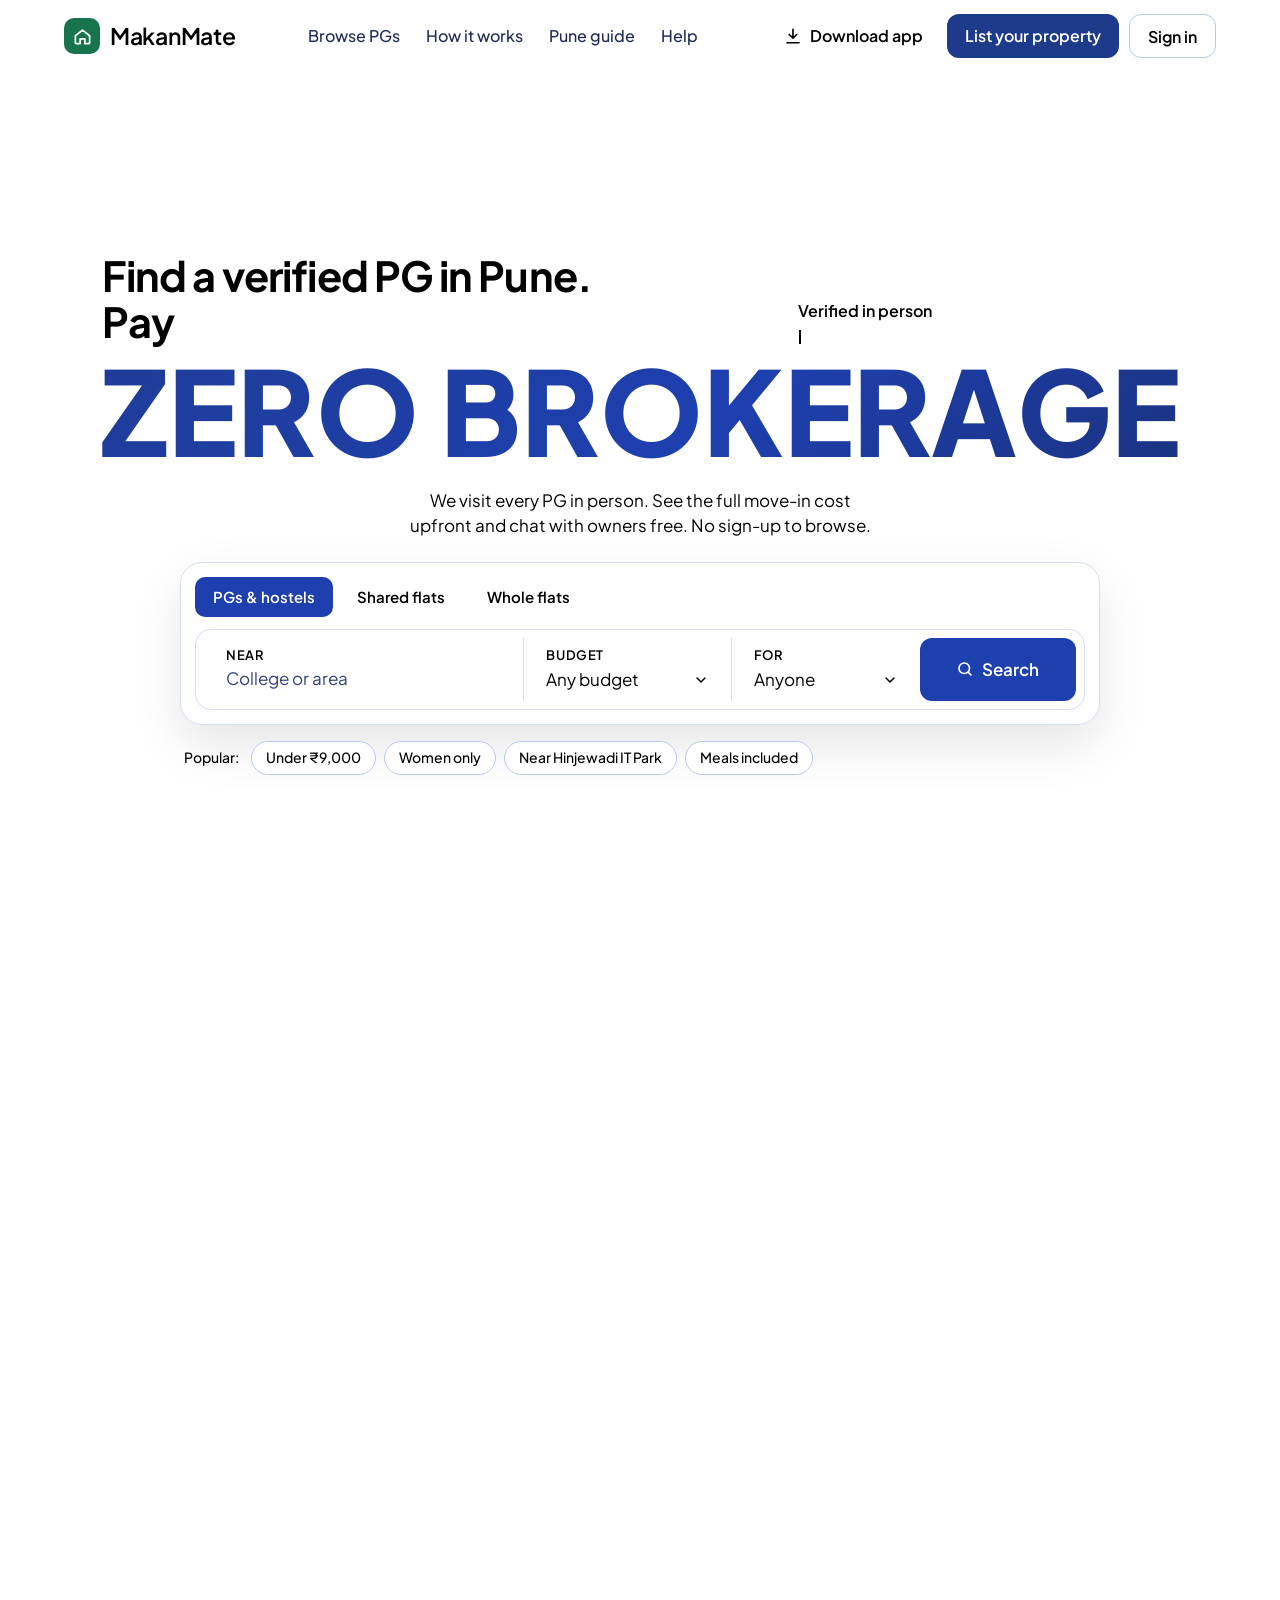
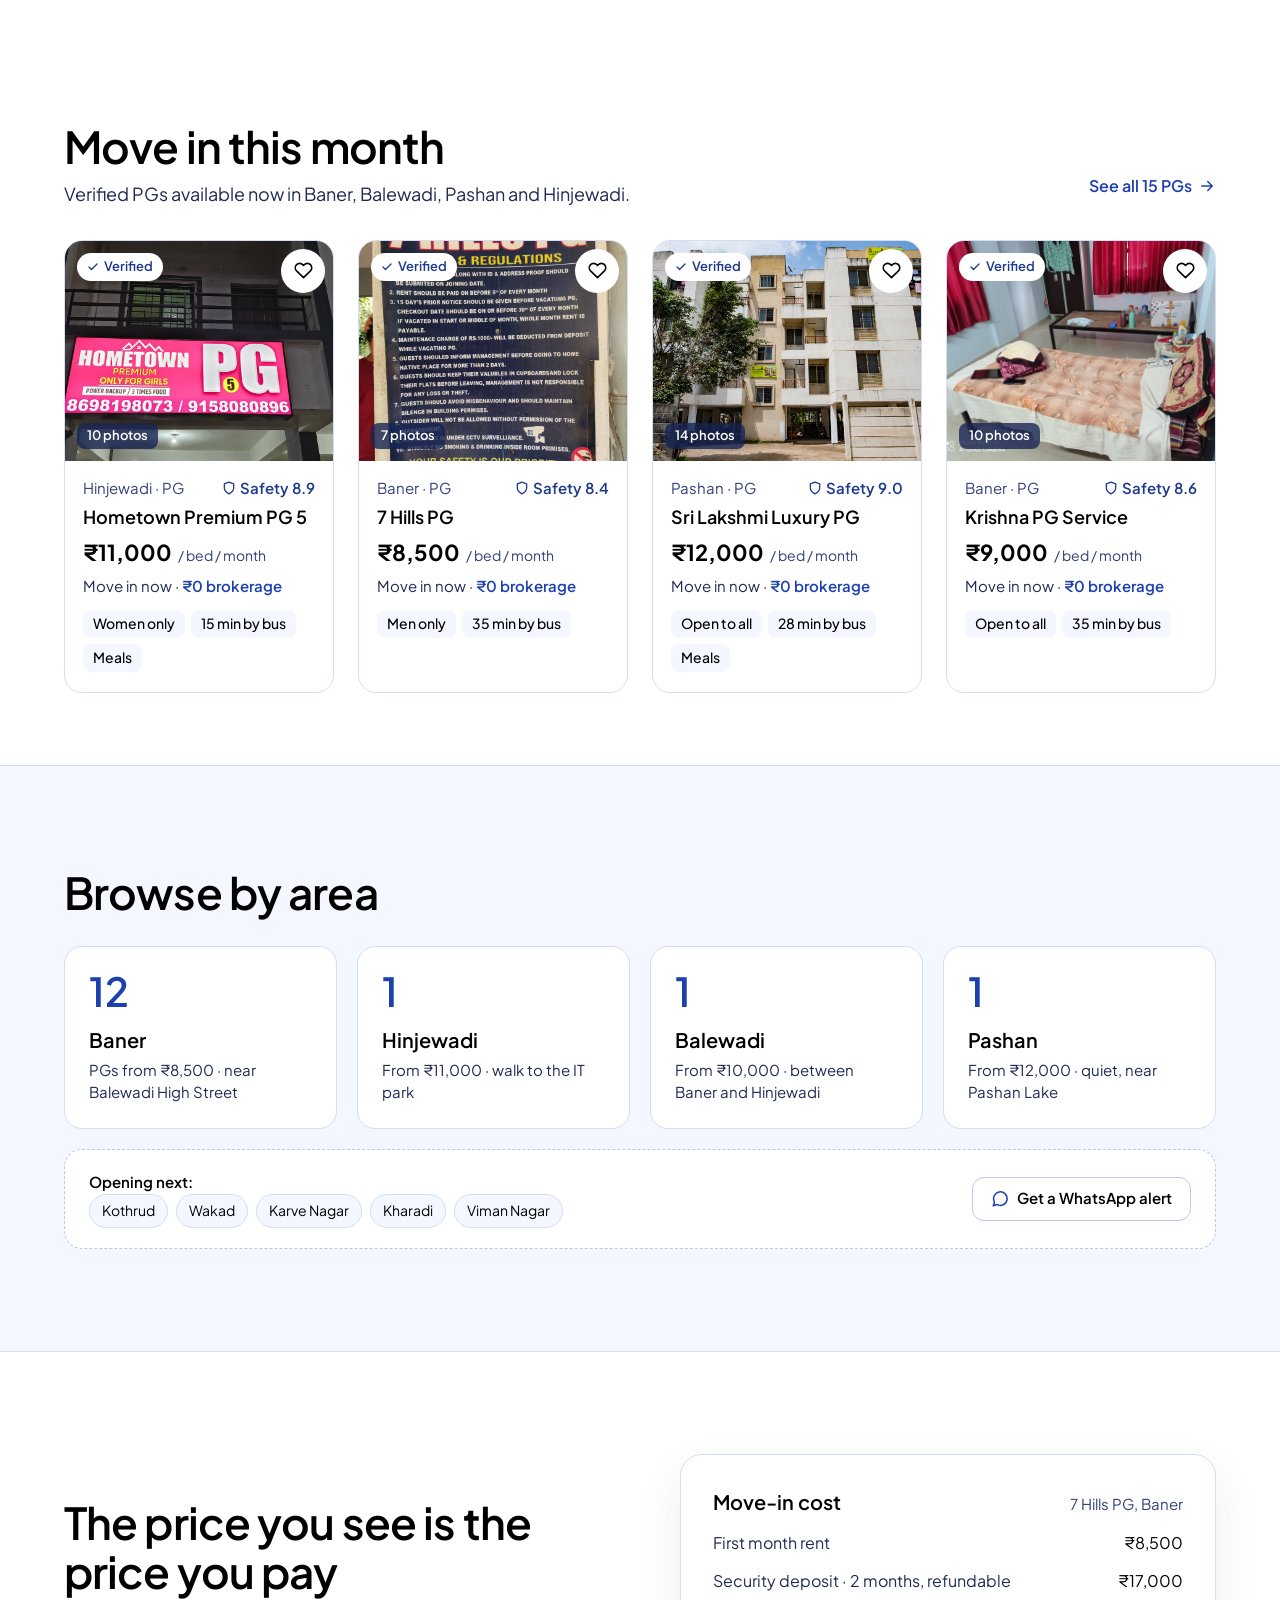
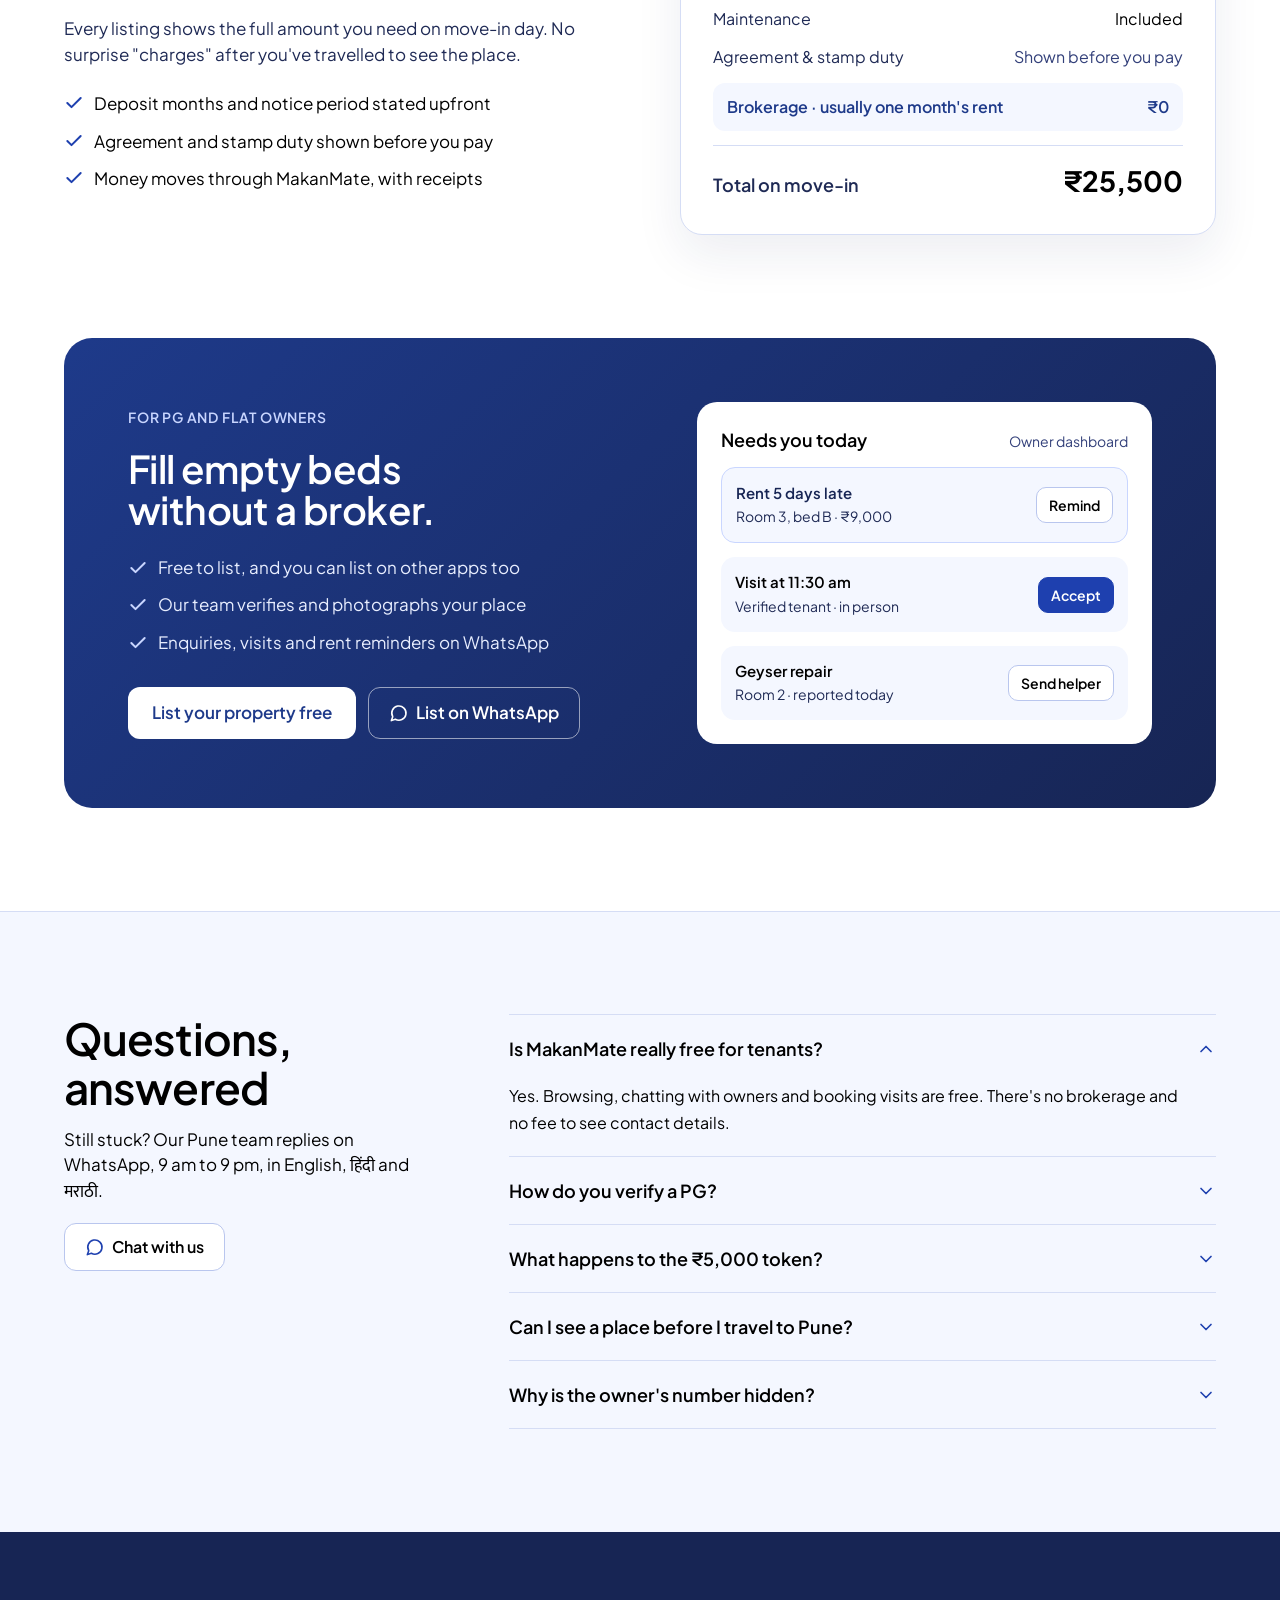
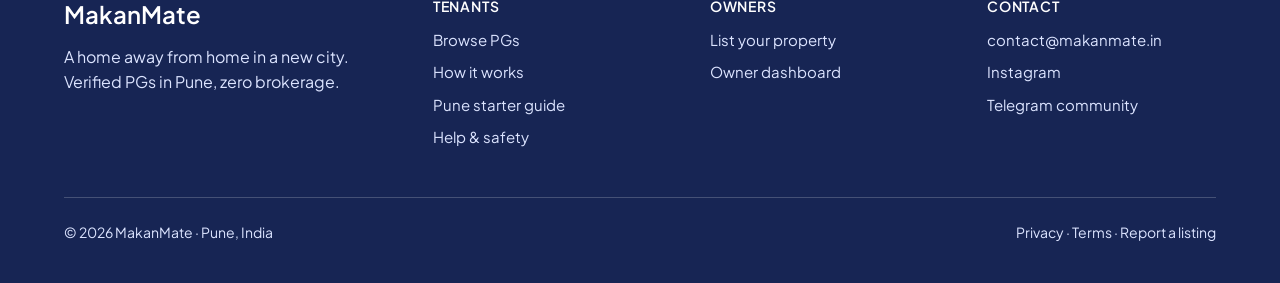
==== commit a3574765: "White-and-blue UI overhaul for the whole site Home: lower sections restyled in white, blue and navy;" ====
--- a/index.html
+++ b/index.html
@@ -19,14 +19,21 @@
   --green-focus: #1F8A5B;
   --green-light: #EAF5EF;
   --green-mid:   #C0DDD0;
-  --ink:         #17221D;
-  --ink-mid:     #45524B;
-  --ink-soft:    #646E68;
-  --bg:          #F7F5F0;
+  --ink:         #000000;
+  --ink-mid:     #1F2A55;   /* secondary text: dark blue, 13:1 on white */
+  --ink-soft:    #33407A;   /* tertiary text: blue, 9.5:1 on white */
+  --bg:          #FFFFFF;
   --white:       #FFFFFF;
-  --border:      #E6E1D6;
-  --border-light:#D9D3C6;
-  --chip-bg:     #F1EEE7;
+  --border:      #D5DDF5;   /* hairlines: pale blue */
+  --border-light:#B9C6EE;
+  --chip-bg:     #F4F7FF;
+  /* The site palette is white and blue only */
+  --blue:        #1E40AF;   /* actions; white text on it 8.7:1 */
+  --blue-dark:   #1E3A8A;   /* navy blue, 10.4:1 */
+  --navy:        #172554;   /* deepest blue, 15:1 */
+  --blue-50:     #F4F7FF;   /* tinted surfaces */
+  --blue-100:    #E8EEFF;
+  --blue-200:    #C9D6FF;
   /* One family for headings and body. Mukta stays in the stack for Hindi and Marathi (Devanagari). */
   --serif:       'Plus Jakarta Sans', 'Mukta', system-ui, sans-serif;
   --sans:        'Plus Jakarta Sans', 'Mukta', system-ui, sans-serif;
@@ -42,10 +49,10 @@
   line-height: 1.5;
 }
 img, svg { display: block; max-width: 100%; }
-a { color: var(--green); }
+a { color: var(--blue); }
 button, input, select { font-family: inherit; }
 a:focus-visible, button:focus-visible, input:focus-visible, select:focus-visible {
-  outline: 3px solid var(--green-focus);
+  outline: 3px solid var(--blue);
   outline-offset: 2px;
 }
 
@@ -134,7 +141,7 @@
 .nav-user-wrapper:not(:has(.nav-user.visible)) { display: none; }
 .nav-avatar {
   width: 30px; height: 30px; border-radius: 50%;
-  background: var(--green); color: #fff;
+  background: var(--blue); color: #fff;
   display: flex; align-items: center; justify-content: center;
   font-size: 13px; font-weight: 700; flex-shrink: 0;
 }
@@ -249,7 +256,7 @@
   border: none; outline: none; padding: 0;
   font-size: 16px; color: var(--hero-ink); background: transparent;
 }
-.search-field input::placeholder { color: #4A524D; opacity: 1; } /* 8.1:1 on white */
+.search-field input::placeholder { color: #33407A; opacity: 1; } /* blue, 9.5:1 on white */
 
 /* Rotating trust card over the hero photo (hero-facts.js): fades in, holds, fades out, 1 s pause, next */
 .hero-facts { position: absolute; top: 28px; left: 0; width: 270px; height: 120px; z-index: 2; }
@@ -343,8 +350,8 @@
 }
 .card-icon-green {
   width: 40px; height: 40px; flex-shrink: 0;
-  border-radius: 12px; background: var(--green-light);
-  color: var(--green); display: flex; align-items: center; justify-content: center;
+  border-radius: 12px; background: var(--blue-50);
+  color: var(--blue); display: flex; align-items: center; justify-content: center;
 }
 .hero-card-verified strong { font-size: 16px; font-weight: 600; display: block; }
 .hero-card-verified span { font-size: 14px; color: var(--hero-muted); line-height: 1.4; }
@@ -384,31 +391,6 @@
   .search-field.last { border-bottom: none; }
 }
 
-/* ── TRUST STRIP ── */
-.trust-strip {
-  background: var(--white); border-top: 1px solid var(--border);
-  border-bottom: 1px solid var(--border); padding: 48px 0;
-}
-.trust-grid {
-  max-width: 1280px; margin: 0 auto; padding: 0 64px;
-  display: grid; grid-template-columns: repeat(4, 1fr); gap: 40px;
-}
-.trust-item { display: flex; flex-direction: column; gap: 10px; }
-.trust-icon {
-  width: 44px; height: 44px; border-radius: 12px;
-  background: var(--green-light); color: var(--green);
-  display: flex; align-items: center; justify-content: center;
-  font-size: 22px; font-weight: 700;
-}
-.trust-item h3 { margin: 0; font-size: 18px; font-weight: 600; color: var(--ink); }
-.trust-item p { margin: 0; font-size: 15px; color: var(--ink-mid); }
-@media (max-width: 900px) {
-  .trust-grid { grid-template-columns: 1fr 1fr; padding: 0 24px; }
-}
-@media (max-width: 500px) {
-  .trust-grid { grid-template-columns: 1fr; }
-}
-
 /* ── LISTINGS ── */
 .listings-section { padding: 96px 0 40px; }
 .listings-inner {
@@ -427,10 +409,10 @@
 .see-all {
   display: inline-flex; align-items: center; gap: 6px;
   height: 44px; font-size: 16px; font-weight: 600;
-  text-decoration: none; color: var(--green); white-space: nowrap;
+  text-decoration: none; color: var(--blue); white-space: nowrap;
   transition: color .15s;
 }
-.see-all:hover { color: var(--green-dark); }
+.see-all:hover { color: var(--blue-dark); }
 .listings-grid {
   display: grid; grid-template-columns: repeat(4, 1fr); gap: 24px;
 }
@@ -440,10 +422,10 @@
   background: var(--white); border: 1px solid var(--border);
   border-radius: 18px; overflow: hidden; transition: box-shadow .2s;
 }
-.listing-card:hover { box-shadow: 0 12px 32px rgba(23,34,29,.10); }
+.listing-card:hover { box-shadow: 0 12px 32px rgba(23,37,84,.10); }
 .card-photo {
   position: relative; height: 220px;
-  background: #DCD5C6;
+  background: var(--blue-100);
 }
 .card-photo img {
   width: 100%; height: 100%; object-fit: cover; display: block;
@@ -452,7 +434,7 @@
   position: absolute; top: 12px; left: 12px;
   display: inline-flex; align-items: center; gap: 5px;
   height: 28px; padding: 0 10px; border-radius: 999px;
-  background: var(--white); color: var(--green-dark);
+  background: var(--white); color: var(--blue-dark);
   font-size: 13px; font-weight: 600;
 }
 .card-save {
@@ -462,12 +444,12 @@
   display: flex; align-items: center; justify-content: center;
   cursor: pointer; transition: color .15s;
 }
-.card-save:hover { color: #E85555; }
-.card-save.saved { color: #E85555; }
+.card-save:hover { color: var(--blue); }
+.card-save.saved { color: var(--blue); }
 .card-photos-count {
   position: absolute; bottom: 12px; left: 12px;
   height: 26px; padding: 0 10px; border-radius: 8px;
-  background: rgba(23,34,29,.78); color: #fff;
+  background: rgba(23,37,84,.78); color: #fff;
   font-size: 12px; font-weight: 600;
   display: inline-flex; align-items: center;
 }
@@ -478,18 +460,18 @@
 }
 .card-safety {
   display: inline-flex; align-items: center; gap: 4px;
-  font-weight: 600; color: var(--green-dark);
+  font-weight: 600; color: var(--blue-dark);
 }
 .card-title {
   font-size: 18px; font-weight: 600; line-height: 1.3;
   color: var(--ink); text-decoration: none; display: block;
 }
-.card-title:hover { color: var(--green); }
+.card-title:hover { color: var(--blue); }
 .card-price { display: flex; align-items: baseline; gap: 6px; margin-top: 2px; }
 .card-price strong { font-size: 22px; font-weight: 700; color: var(--ink); }
 .card-price span { font-size: 14px; color: var(--ink-soft); }
 .card-avail { font-size: 14px; color: var(--ink-mid); }
-.card-avail .free { color: var(--green); font-weight: 600; }
+.card-avail .free { color: var(--blue); font-weight: 600; }
 .card-tags { display: flex; flex-wrap: wrap; gap: 6px; padding-top: 6px; }
 .tag-chip {
   height: 26px; padding: 0 10px; border-radius: 8px;
@@ -517,10 +499,10 @@
   border-radius: 18px; text-decoration: none; color: var(--ink);
   transition: box-shadow .2s, border-color .2s;
 }
-.area-card:hover { box-shadow: 0 8px 24px rgba(23,34,29,.08); border-color: var(--green-mid); }
+.area-card:hover { box-shadow: 0 8px 24px rgba(23,37,84,.08); border-color: var(--blue-200); }
 .area-count {
   font-family: var(--serif); font-size: 40px; font-weight: 600;
-  line-height: 1; color: var(--green);
+  line-height: 1; color: var(--blue);
 }
 .area-name { font-size: 20px; font-weight: 600; margin-top: 10px; }
 .area-sub { font-size: 15px; color: var(--ink-mid); }
@@ -543,43 +525,16 @@
   background: var(--white); font-size: 15px; font-weight: 600;
   color: var(--ink); text-decoration: none; transition: border-color .15s;
 }
-.btn-whatsapp:hover { border-color: var(--green); color: var(--green); }
+.btn-whatsapp:hover { border-color: var(--blue); color: var(--blue); }
 @media (max-width: 900px) {
   .areas-grid { grid-template-columns: repeat(2, 1fr); }
   .areas-inner { padding: 0 24px; }
 }
 @media (max-width: 500px) {
-  .areas-grid { grid-template-columns: 1fr 1fr; }
-}
-
-/* ── HOW IT WORKS ── */
-.how-section {
-  background: var(--white); border-top: 1px solid var(--border);
-  border-bottom: 1px solid var(--border); padding: 96px 0;
-}
-.how-inner { max-width: 1280px; margin: 0 auto; padding: 0 64px; }
-.how-lead { max-width: 640px; margin-bottom: 48px; }
-.how-lead h2 { margin: 0 0 14px; }
-.how-lead p { margin: 0; font-size: 17px; color: var(--ink-mid); }
-.how-steps {
-  list-style: none; margin: 0; padding: 0;
-  display: grid; grid-template-columns: repeat(4, 1fr); gap: 32px;
-}
-.how-step {
-  display: flex; flex-direction: column; gap: 12px;
-  padding-top: 20px; border-top: 2px solid var(--border-light);
-}
-.how-step.first { border-top-color: var(--green); }
-.how-num {
-  font-family: var(--serif); font-size: 28px; font-weight: 600; color: var(--green);
-}
-.how-step h3 { margin: 0; font-size: 19px; font-weight: 600; color: var(--ink); }
-.how-step p { margin: 0; font-size: 15px; color: var(--ink-mid); }
-@media (max-width: 900px) {
-  .how-steps { grid-template-columns: 1fr 1fr; }
-  .how-inner { padding: 0 24px; }
-}
-@media (max-width: 500px) { .how-steps { grid-template-columns: 1fr; } }
+  .areas-grid { grid-template-columns: repeat(2, minmax(0, 1fr)); gap: 12px; }
+  .area-card { padding: 18px 16px; }
+  .area-name { font-size: 18px; }
+}
 
 /* ── PRICE TRANSPARENCY ── */
 .price-section { padding: 96px 0; }
@@ -595,7 +550,7 @@
 .price-card {
   background: var(--white); border: 1px solid var(--border); border-radius: 22px;
   padding: 32px; display: flex; flex-direction: column; gap: 14px;
-  box-shadow: 0 16px 40px rgba(23,34,29,.06);
+  box-shadow: 0 16px 40px rgba(23,37,84,.06);
 }
 .price-card-row { display: flex; justify-content: space-between; align-items: baseline; }
 .price-card-row .label { font-size: 16px; color: var(--ink-mid); }
@@ -606,8 +561,8 @@
 .price-card-row.total .val { font-size: 28px; font-weight: 700; }
 .price-highlight {
   display: flex; justify-content: space-between; align-items: center;
-  padding: 12px 14px; border-radius: 12px; background: var(--green-light);
-  font-weight: 600; color: var(--green-dark);
+  padding: 12px 14px; border-radius: 12px; background: var(--blue-50);
+  font-weight: 600; color: var(--blue-dark);
 }
 @media (max-width: 900px) {
   .price-inner { grid-template-columns: 1fr; gap: 40px; padding: 0 24px; }
@@ -618,13 +573,13 @@
 .owner-section { padding: 0 0 96px; }
 .owner-inner { max-width: 1280px; margin: 0 auto; padding: 0 64px; }
 .owner-card {
-  background: var(--green-dark); border-radius: 28px; padding: 64px;
+  background: var(--blue-dark); border-radius: 28px; padding: 64px;
   display: grid; grid-template-columns: 1fr 0.9fr; gap: 64px; align-items: center;
   color: #fff;
 }
 .owner-card .eyebrow {
   font-size: 14px; font-weight: 600; letter-spacing: .8px;
-  text-transform: uppercase; color: #A9D8BF; margin: 0 0 20px;
+  text-transform: uppercase; color: #C9D6FF; margin: 0 0 20px;
 }
 .owner-card h2 {
   margin: 0 0 24px; font-family: var(--serif); font-weight: 600;
@@ -633,14 +588,14 @@
 .owner-list {
   list-style: none; margin: 0 0 32px; padding: 0;
   display: flex; flex-direction: column; gap: 12px;
-  font-size: 17px; color: #E3F1E9;
+  font-size: 17px; color: #E8EEFF;
 }
 .owner-list li { display: flex; gap: 10px; }
 .owner-list li svg { flex-shrink: 0; margin-top: 3px; }
 .owner-ctas { display: flex; gap: 12px; flex-wrap: wrap; }
 .btn-owner-primary {
   height: 52px; padding: 0 24px; display: inline-flex; align-items: center;
-  border-radius: 12px; background: var(--white); color: var(--green-dark);
+  border-radius: 12px; background: var(--white); color: var(--blue-dark);
   font-size: 17px; font-weight: 600; text-decoration: none; transition: opacity .15s;
 }
 .btn-owner-primary:hover { opacity: .9; }
@@ -662,19 +617,19 @@
   display: flex; align-items: center; justify-content: space-between; gap: 12px;
   padding: 14px; border-radius: 14px;
 }
-.dash-item.warn { background: #FFF4E5; }
+.dash-item.warn { background: var(--blue-50); }
 .dash-item.neutral { background: var(--chip-bg); }
 .dash-item-text strong { font-size: 15px; font-weight: 600; display: block; }
 .dash-item-text span { font-size: 14px; color: var(--ink-mid); }
-.dash-item.warn .dash-item-text strong { color: #8A4600; }
+.dash-item.warn .dash-item-text strong { color: var(--navy); }
 .dash-btn {
   flex-shrink: 0; height: 36px; padding: 0 12px; border-radius: 10px;
   font-size: 14px; font-weight: 600; display: inline-flex; align-items: center;
   cursor: pointer; border: 1px solid var(--border-light); background: var(--white);
   color: var(--ink); transition: background .15s;
 }
-.dash-btn.primary { background: var(--green); color: #fff; border-color: var(--green); }
-.dash-btn.primary:hover { background: var(--green-dark); }
+.dash-btn.primary { background: var(--blue); color: #fff; border-color: var(--blue); }
+.dash-btn.primary:hover { background: var(--blue-dark); }
 .dash-btn:not(.primary):hover { background: var(--bg); }
 @media (max-width: 1000px) {
   .owner-card { grid-template-columns: 1fr; padding: 40px; gap: 32px; }
@@ -697,7 +652,7 @@
   background: var(--white); font-size: 16px; font-weight: 600;
   color: var(--ink); text-decoration: none; transition: border-color .15s;
 }
-.btn-chat:hover { border-color: var(--green); color: var(--green); }
+.btn-chat:hover { border-color: var(--blue); color: var(--blue); }
 .faq-list { border-top: 1px solid var(--border); }
 .faq-item { border-bottom: 1px solid var(--border); }
 .faq-item summary {
@@ -716,7 +671,7 @@
 
 /* ── FOOTER ── */
 footer {
-  background: #14201A; color: #B9C4BD; padding: 64px 0 40px;
+  background: var(--navy); color: #DCE4FF; padding: 64px 0 40px;
 }
 .footer-inner {
   max-width: 1280px; margin: 0 auto; padding: 0 64px;
@@ -736,12 +691,12 @@
   text-transform: uppercase; color: #fff; margin-bottom: 2px;
 }
 .footer-col a {
-  color: #B9C4BD; text-decoration: none; font-size: 15px; transition: color .15s;
+  color: #DCE4FF; text-decoration: none; font-size: 15px; transition: color .15s;
 }
 .footer-col a:hover { color: #fff; }
 .footer-bottom {
   display: flex; justify-content: space-between; flex-wrap: wrap; gap: 12px;
-  padding-top: 24px; border-top: 1px solid #2A3A32; font-size: 14px;
+  padding-top: 24px; border-top: 1px solid rgba(255,255,255,.2); font-size: 14px;
 }
 @media (max-width: 900px) {
   .footer-grid { grid-template-columns: 1fr 1fr; }
@@ -754,7 +709,7 @@
 /* ── SIGN-IN MODAL ── */
 .modal-overlay {
   display: none; position: fixed; inset: 0; z-index: 200;
-  background: rgba(23,34,29,.5); backdrop-filter: blur(4px);
+  background: rgba(23,37,84,.5); backdrop-filter: blur(4px);
 }
 .modal-overlay.open {
   display: flex; align-items: center; justify-content: center; padding: 20px;
@@ -762,7 +717,7 @@
 .modal {
   background: var(--white); border-radius: 20px;
   width: 100%; max-width: 400px;
-  box-shadow: 0 20px 60px rgba(23,34,29,.22);
+  box-shadow: 0 20px 60px rgba(23,37,84,.22);
   overflow: hidden;
 }
 .modal-header {
@@ -772,7 +727,7 @@
 .modal-brand { display: flex; align-items: center; gap: 8px; }
 .modal-brand-icon {
   width: 30px; height: 30px; border-radius: 8px; flex-shrink: 0;
-  background: var(--green); display: flex; align-items: center; justify-content: center; color: #fff;
+  background: var(--blue); display: flex; align-items: center; justify-content: center; color: #fff;
 }
 .modal-brand-name {
   font-family: var(--serif); font-weight: 600; font-size: 18px; color: var(--ink);
@@ -800,22 +755,22 @@
   border-radius: 10px; font-size: 16px; color: var(--ink); background: var(--white);
   transition: border-color .15s; outline: none;
 }
-.modal-field input:focus { border-color: var(--green-focus); }
-.modal-field input.is-error { border-color: #D93025; }
-.modal-err { font-size: 12px; color: #D93025; margin-top: 4px; display: none; }
+.modal-field input:focus { border-color: var(--blue); }
+.modal-field input.is-error { border-color: var(--navy); }
+.modal-err { font-size: 12px; color: var(--navy); margin-top: 4px; display: none; }
 .modal-err.show { display: block; }
 .btn-modal {
   display: block; width: 100%; height: 50px; border-radius: 10px; border: none;
-  background: var(--green); color: #fff; font-size: 16px; font-weight: 600;
+  background: var(--blue); color: #fff; font-size: 16px; font-weight: 600;
   cursor: pointer; transition: background .15s; margin-top: 6px;
 }
-.btn-modal:hover { background: var(--green-dark); }
+.btn-modal:hover { background: var(--blue-dark); }
 .modal-note { font-size: 12px; color: var(--ink-soft); margin: 10px 0 0; text-align: center; }
 /* Success state */
 .modal-success { padding: 40px 24px; text-align: center; }
 .modal-success-check {
   width: 56px; height: 56px; border-radius: 50%;
-  background: var(--green-light); color: var(--green);
+  background: var(--blue-50); color: var(--blue);
   display: flex; align-items: center; justify-content: center; margin: 0 auto 18px;
 }
 .modal-success h2 { margin: 0 0 8px; font-family: var(--serif); font-weight: 600; font-size: 24px; color: var(--ink); }
@@ -826,7 +781,7 @@
   position: absolute; top: calc(100% + 8px); right: 0;
   background: var(--white); border: 1px solid var(--border);
   border-radius: 14px; padding: 8px;
-  box-shadow: 0 8px 24px rgba(23,34,29,.12);
+  box-shadow: 0 8px 24px rgba(23,37,84,.12);
   min-width: 180px; z-index: 110; display: none;
 }
 .nav-user-menu.open { display: block; }
@@ -837,8 +792,87 @@
   border: none; cursor: pointer; border-radius: 8px; transition: background .15s;
 }
 .menu-item:hover { background: var(--bg); }
-.menu-item.danger { color: #C0392B; }
+.menu-item.danger { color: var(--navy); }
 .menu-divider { height: 1px; background: var(--border); margin: 4px 0; }
+
+/* ── DESIGN REFINEMENTS: one rhythm for every section below the opening frame ── */
+:root { --section-y: clamp(64px, 8vw, 104px); }
+#listings, #areas, #faq, #price { scroll-margin-top: 88px; }
+.section-title { font-size: clamp(30px, 1.2rem + 2.2vw, 44px); letter-spacing: -.02em; line-height: 1.12; }
+.section-sub { font-size: clamp(16px, 1rem + .2vw, 18px); line-height: 1.55; }
+.listings-section { padding: var(--section-y) 0 clamp(48px, 6vw, 72px); }
+.areas-section { padding: var(--section-y) 0; background: var(--blue-50); border-top: 1px solid var(--border); border-bottom: 1px solid var(--border); }
+.price-section { padding: var(--section-y) 0; }
+.owner-section { padding: 0 0 var(--section-y); }
+.faq-section { padding: var(--section-y) 0; background: var(--blue-50); border-top: 1px solid var(--border); }
+.price-inner, .owner-inner, .faq-inner, .areas-inner, .listings-inner { width: 100%; }
+
+/* listing cards: the whole card is one click target; the heart stays separate */
+.listing-card { position: relative; transition: box-shadow .2s, transform .2s, border-color .2s; }
+.listing-card:hover { box-shadow: 0 16px 36px rgba(23,37,84,.12); transform: translateY(-3px); border-color: var(--blue-200); }
+.card-photo { overflow: hidden; }
+.card-photo img { transition: transform .45s ease; }
+.listing-card:hover .card-photo img { transform: scale(1.04); }
+.card-title::after { content: ""; position: absolute; inset: 0; z-index: 1; border-radius: inherit; }
+.card-title:focus-visible { outline: none; }
+.card-title:focus-visible::after { outline: 3px solid var(--blue); outline-offset: -3px; border-radius: 18px; }
+.card-save { z-index: 2; }
+.card-badge-verified { color: var(--blue-dark); }
+.card-photos-count { font-size: 13px; }
+.card-avail { font-size: 15px; }
+.tag-chip { height: 28px; font-size: 14px; color: var(--ink); }
+.card-meta { font-size: 15px; }
+.see-all:hover, .card-title:hover { color: var(--blue-dark); }
+
+/* areas */
+.area-card { background: var(--white); }
+.area-card:hover { box-shadow: 0 12px 28px rgba(23,37,84,.10); border-color: var(--blue); transform: translateY(-2px); }
+.area-sub { font-size: 15px; }
+.coming-soon { background: var(--white); border-color: var(--border-light); }
+.coming-tag { background: var(--blue-50); border: 1px solid var(--border); font-size: 14px; color: var(--ink); height: 34px; }
+.btn-whatsapp:hover, .btn-chat:hover { border-color: var(--blue); color: var(--blue-dark); background: var(--blue-50); }
+
+/* price card */
+.price-card { box-shadow: 0 20px 48px rgba(23,37,84,.08); }
+.price-card-row.head .val { font-size: 15px; }
+.price-list li { font-size: 17px; color: var(--ink); }
+
+/* owner banner */
+.owner-card { background: linear-gradient(135deg, var(--blue-dark) 0%, var(--navy) 100%); }
+.btn-owner-primary:hover { background: var(--blue-100); opacity: 1; }
+.btn-owner-ghost { border-color: rgba(255,255,255,.55); }
+.btn-owner-ghost:hover { border-color: #fff; background: rgba(255,255,255,.08); }
+.dash-head span { font-size: 14px; }
+.dash-item.warn { border: 1px solid var(--blue-200); }
+.dash-btn { font-size: 14px; min-height: 36px; }
+.dash-btn:not(.primary):hover { background: var(--blue-50); border-color: var(--blue); }
+
+/* FAQ */
+.faq-item summary { transition: color .15s; }
+.faq-item summary:hover { color: var(--blue-dark); }
+.faq-chevron { color: var(--blue); }
+.faq-item summary:focus-visible { outline: 3px solid var(--blue); outline-offset: 2px; border-radius: 6px; }
+.faq-item p { color: var(--ink); }
+.faq-copy p { color: var(--ink); }
+
+/* footer */
+.footer-col-title { font-size: 14px; letter-spacing: .06em; }
+.footer-col a:hover, .footer-bottom a:hover { text-decoration: underline; text-underline-offset: 3px; }
+.footer-brand p { font-size: 16px; }
+
+/* sign-in window */
+.modal-field label { font-size: 13px; }
+.modal-err { font-size: 14px; font-weight: 600; color: var(--navy); }
+.modal-err::before { content: "!"; display: inline-grid; place-items: center; width: 16px; height: 16px; margin-right: 6px; border-radius: 50%; background: var(--navy); color: #fff; font-size: 11px; font-weight: 800; vertical-align: 1px; }
+.modal-field input.is-error { border-color: var(--navy); }
+.modal-field input:focus { box-shadow: 0 0 0 3px var(--blue-200); }
+.modal-note { font-size: 13px; }
+
+@media (prefers-reduced-motion: reduce) {
+  .listing-card, .area-card, .card-photo img { transition: none; }
+  .listing-card:hover, .area-card:hover { transform: none; }
+  .listing-card:hover .card-photo img { transform: none; }
+}
 </style>
 </head>
 <body>
@@ -956,7 +990,7 @@
 <!-- ── HOW IT WORKS (glyph portal): scroll zooms into a letter of the word and opens onto the four steps ── -->
 <section class="gp-section" id="how" data-glyph-portal
          data-word="ZERO BROKERAGE" data-font-family='"Plus Jakarta Sans", Arial, sans-serif' data-font-weight="800"
-         data-scroll-length="1.5" data-enter-label="See how it works">
+         data-scroll-length="0.8" data-enter-label="See how it works">
   <template data-gp-front>
     <div class="gp-topline">
       <p class="gp-headline" aria-hidden="true">Find a verified PG in Pune.<br>Pay</p>
@@ -1116,7 +1150,7 @@
         </span>
       </div>
       <a href="https://wa.me/919000012345?text=Alert+me+when+my+area+opens+on+MakanMate" class="btn-whatsapp" target="_blank" rel="noopener">
-        <svg aria-hidden="true" width="18" height="18" viewBox="0 0 24 24" fill="none" stroke="#1FAF5A" stroke-width="2" stroke-linecap="round" stroke-linejoin="round"><path d="M3 21l1.7-5A9 9 0 1 1 8 19.3z"/></svg>
+        <svg aria-hidden="true" width="18" height="18" viewBox="0 0 24 24" fill="none" stroke="#1E40AF" stroke-width="2" stroke-linecap="round" stroke-linejoin="round"><path d="M3 21l1.7-5A9 9 0 1 1 8 19.3z"/></svg>
         Get a WhatsApp alert
       </a>
     </div>
@@ -1131,15 +1165,15 @@
       <p>Every listing shows the full amount you need on move-in day. No surprise "charges" after you've travelled to see the place.</p>
       <ul class="price-list">
         <li>
-          <svg aria-hidden="true" width="20" height="20" viewBox="0 0 24 24" fill="none" stroke="#17744C" stroke-width="2.4" stroke-linecap="round" stroke-linejoin="round"><path d="M20 6 9 17l-5-5"/></svg>
+          <svg aria-hidden="true" width="20" height="20" viewBox="0 0 24 24" fill="none" stroke="#1E40AF" stroke-width="2.4" stroke-linecap="round" stroke-linejoin="round"><path d="M20 6 9 17l-5-5"/></svg>
           Deposit months and notice period stated upfront
         </li>
         <li>
-          <svg aria-hidden="true" width="20" height="20" viewBox="0 0 24 24" fill="none" stroke="#17744C" stroke-width="2.4" stroke-linecap="round" stroke-linejoin="round"><path d="M20 6 9 17l-5-5"/></svg>
+          <svg aria-hidden="true" width="20" height="20" viewBox="0 0 24 24" fill="none" stroke="#1E40AF" stroke-width="2.4" stroke-linecap="round" stroke-linejoin="round"><path d="M20 6 9 17l-5-5"/></svg>
           Agreement and stamp duty shown before you pay
         </li>
         <li>
-          <svg aria-hidden="true" width="20" height="20" viewBox="0 0 24 24" fill="none" stroke="#17744C" stroke-width="2.4" stroke-linecap="round" stroke-linejoin="round"><path d="M20 6 9 17l-5-5"/></svg>
+          <svg aria-hidden="true" width="20" height="20" viewBox="0 0 24 24" fill="none" stroke="#1E40AF" stroke-width="2.4" stroke-linecap="round" stroke-linejoin="round"><path d="M20 6 9 17l-5-5"/></svg>
           Money moves through MakanMate, with receipts
         </li>
       </ul>
@@ -1187,15 +1221,15 @@
         <h2>Fill empty beds<br>without a broker.</h2>
         <ul class="owner-list">
           <li>
-            <svg aria-hidden="true" width="20" height="20" viewBox="0 0 24 24" fill="none" stroke="#A9D8BF" stroke-width="2.4" stroke-linecap="round" stroke-linejoin="round"><path d="M20 6 9 17l-5-5"/></svg>
+            <svg aria-hidden="true" width="20" height="20" viewBox="0 0 24 24" fill="none" stroke="#C9D6FF" stroke-width="2.4" stroke-linecap="round" stroke-linejoin="round"><path d="M20 6 9 17l-5-5"/></svg>
             Free to list, and you can list on other apps too
           </li>
           <li>
-            <svg aria-hidden="true" width="20" height="20" viewBox="0 0 24 24" fill="none" stroke="#A9D8BF" stroke-width="2.4" stroke-linecap="round" stroke-linejoin="round"><path d="M20 6 9 17l-5-5"/></svg>
+            <svg aria-hidden="true" width="20" height="20" viewBox="0 0 24 24" fill="none" stroke="#C9D6FF" stroke-width="2.4" stroke-linecap="round" stroke-linejoin="round"><path d="M20 6 9 17l-5-5"/></svg>
             Our team verifies and photographs your place
           </li>
           <li>
-            <svg aria-hidden="true" width="20" height="20" viewBox="0 0 24 24" fill="none" stroke="#A9D8BF" stroke-width="2.4" stroke-linecap="round" stroke-linejoin="round"><path d="M20 6 9 17l-5-5"/></svg>
+            <svg aria-hidden="true" width="20" height="20" viewBox="0 0 24 24" fill="none" stroke="#C9D6FF" stroke-width="2.4" stroke-linecap="round" stroke-linejoin="round"><path d="M20 6 9 17l-5-5"/></svg>
             Enquiries, visits and rent reminders on WhatsApp
           </li>
         </ul>
@@ -1245,7 +1279,7 @@
       <h2 class="section-title">Questions,<br>answered</h2>
       <p>Still stuck? Our Pune team replies on WhatsApp, 9 am to 9 pm, in English, हिंदी and मराठी.</p>
       <a href="https://wa.me/919000012345?text=Hi+MakanMate,+I+have+a+question" class="btn-chat" target="_blank" rel="noopener">
-        <svg aria-hidden="true" width="19" height="19" viewBox="0 0 24 24" fill="none" stroke="#1FAF5A" stroke-width="2" stroke-linecap="round" stroke-linejoin="round"><path d="M3 21l1.7-5A9 9 0 1 1 8 19.3z"/></svg>
+        <svg aria-hidden="true" width="19" height="19" viewBox="0 0 24 24" fill="none" stroke="#1E40AF" stroke-width="2" stroke-linecap="round" stroke-linejoin="round"><path d="M3 21l1.7-5A9 9 0 1 1 8 19.3z"/></svg>
         Chat with us
       </a>
     </div>
@@ -1308,7 +1342,6 @@
         <span class="footer-col-title">Owners</span>
         <a href="owner.html">List your property</a>
         <a href="owner.html">Owner dashboard</a>
-        <a href="owner.html#plans">Plans</a>
       </div>
       <div class="footer-col">
         <span class="footer-col-title">Contact</span>
@@ -1371,7 +1404,7 @@
           Verified
         </span>
         <button type="button" class="card-save ${saved.includes(l.id) ? 'saved' : ''}" data-id="${l.id}" aria-label="Save to shortlist" title="Save to shortlist">
-          <svg aria-hidden="true" width="19" height="19" viewBox="0 0 24 24" fill="${saved.includes(l.id) ? '#E85555' : 'none'}" stroke="${saved.includes(l.id) ? '#E85555' : 'currentColor'}" stroke-width="2" stroke-linecap="round" stroke-linejoin="round"><path d="M20.8 4.6a5.5 5.5 0 0 0-7.8 0L12 5.7l-1-1.1a5.5 5.5 0 0 0-7.8 7.8l1 1.1L12 21l7.8-7.5 1-1.1a5.5 5.5 0 0 0 0-7.8z"/></svg>
+          <svg aria-hidden="true" width="19" height="19" viewBox="0 0 24 24" fill="${saved.includes(l.id) ? '#1E40AF' : 'none'}" stroke="${saved.includes(l.id) ? '#1E40AF' : 'currentColor'}" stroke-width="2" stroke-linecap="round" stroke-linejoin="round"><path d="M20.8 4.6a5.5 5.5 0 0 0-7.8 0L12 5.7l-1-1.1a5.5 5.5 0 0 0-7.8 7.8l1 1.1L12 21l7.8-7.5 1-1.1a5.5 5.5 0 0 0 0-7.8z"/></svg>
         </button>
         <span class="card-photos-count">${l.photos} photos</span>
       </div>
@@ -1412,8 +1445,8 @@
       } else {
         saved.push(id);
         this.classList.add('saved');
-        this.querySelector('svg').setAttribute('fill', '#E85555');
-        this.querySelector('svg').setAttribute('stroke', '#E85555');
+        this.querySelector('svg').setAttribute('fill', '#1E40AF');
+        this.querySelector('svg').setAttribute('stroke', '#1E40AF');
       }
       localStorage.setItem('mm_saved', JSON.stringify(saved));
     });
@@ -1471,6 +1504,9 @@
   });
 });
 
+// Sign in links on the other pages come here with ?signin=1 and open the window straight away
+if (new URLSearchParams(location.search).has('signin')) { window.addEventListener('load', function () { openModal(); }); }
+
 // ── MOBILE NAV ──
 const mobileMenuBtn = document.getElementById('mobileMenuBtn');
 const mobileNav = document.getElementById('mobileNav');
--- a/glyph-portal.css
+++ b/glyph-portal.css
@@ -115,18 +115,18 @@
 .gp-section [data-gp-select] { border-color: #000; border-radius: 8px; font-size: 14px; color: #000; }
 
 /* text drawn over the opening frame */
-/* One row above the word: the rotating trust card on the left, the headline on the right.
+/* One row above the word: the headline on the left, the sliding text on the right.
    Its edges line up with the left and right edges of the word. */
 .gp-topline {
   position: absolute; left: var(--gp-word-left, 8%); right: var(--gp-word-left, 8%);
   bottom: calc(100% - var(--gp-word-top, 35%) + 24px);
   display: flex; justify-content: space-between; align-items: flex-end; gap: 24px;
 }
-/* the slider card: no icon, large type */
-.gp-topline .gp-facts { position: relative; top: auto; left: auto; flex: none; width: min(480px, 50%); height: 144px; }
-.gp-topline .hero-fact { padding: 22px 28px; border-radius: 20px; align-items: center; }
-.gp-topline .hero-fact strong { font-size: clamp(19px, 1.7vw, 25px); line-height: 1.2; }
-.gp-topline .hero-fact div > span { margin-top: 6px; font-size: clamp(15px, 1.2vw, 18px); line-height: 1.45; }
+/* the sliding text: no card box and no icon, just a small heading and a typed line, at the right edge of the word */
+.gp-topline .gp-facts { position: relative; top: auto; left: auto; flex: none; width: min(380px, 42%); height: 84px; }
+.gp-topline .hero-fact { padding: 0; border: 0; border-radius: 0; background: transparent; box-shadow: none; align-items: flex-end; }
+.gp-topline .hero-fact strong { font-size: clamp(16px, 1.25vw, 19px); line-height: 1.25; }
+.gp-topline .hero-fact div > span { margin-top: 4px; font-size: clamp(13px, 1vw, 15px); line-height: 1.45; }
 
 /* Typing mode (data-mode="type" in hero-facts.js): the heading is shown, the line under it types out.
    The not-yet-typed text stays in the layout (invisible), so the lines never re-wrap while typing. */
@@ -146,13 +146,12 @@
 @media (max-width: 900px) {
   /* not enough width for two columns: slider card on top, headline under it, both at the word's edges */
   .gp-topline { flex-direction: column-reverse; align-items: stretch; gap: 14px; }
-  .gp-topline .gp-facts { width: 100%; height: 108px; }
-  .gp-topline .hero-fact { padding: 14px 20px; border-radius: 16px; }
-  .gp-topline .hero-fact strong { font-size: 17px; }
-  .gp-topline .hero-fact div > span { margin-top: 4px; font-size: 14px; line-height: 1.4; }
+  .gp-topline .gp-facts { width: 100%; height: 66px; }
+  .gp-topline .hero-fact strong { font-size: 15px; }
+  .gp-topline .hero-fact div > span { margin-top: 3px; font-size: 13px; line-height: 1.4; }
 }
 /* very short screens: keep the headline, drop the card so nothing runs under the header */
-@container (max-height: 699px) { .gp-topline .gp-facts { display: none; } }
+@container (max-height: 619px) { .gp-topline .gp-facts { display: none; } }
 .gp-support {
   position: absolute; top: calc(var(--gp-word-bottom, 50%) + 28px); left: 50%; transform: translateX(-50%);
   width: min(660px, calc(100% - 48px)); margin: 0;
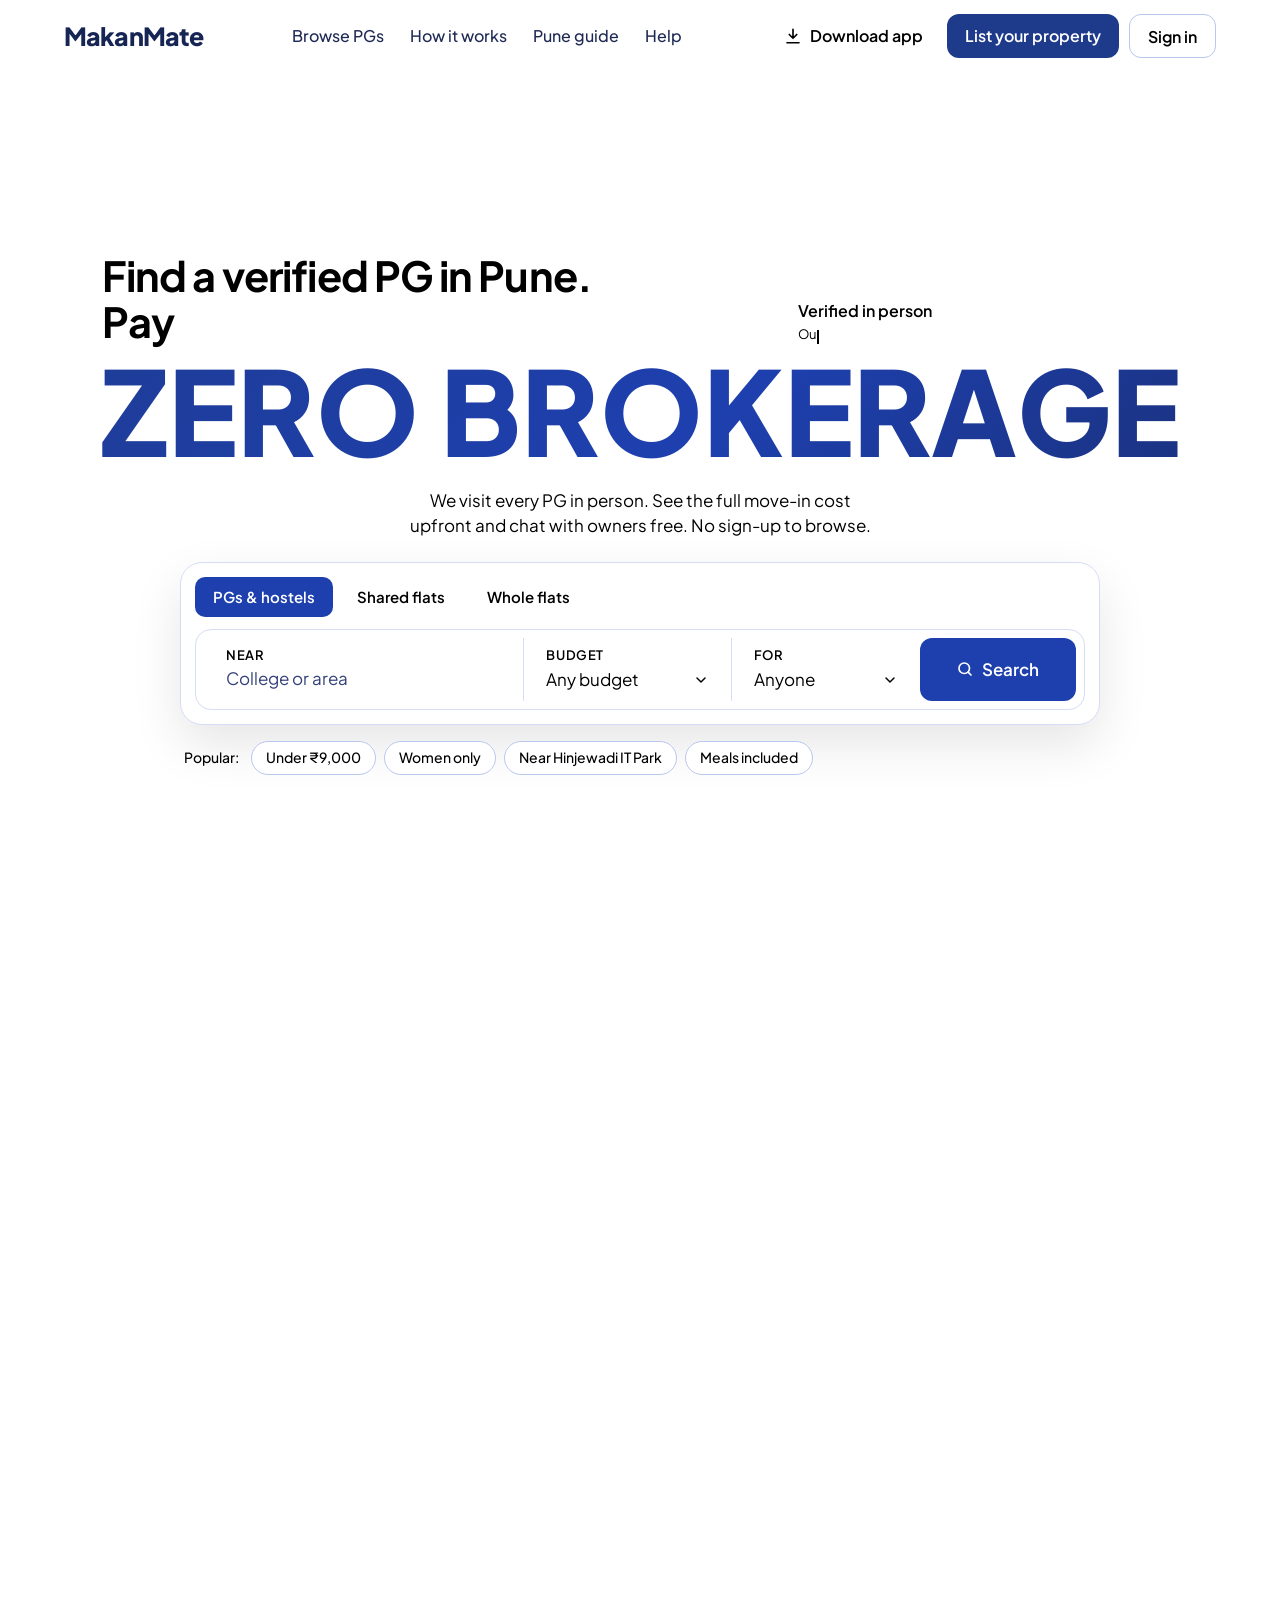
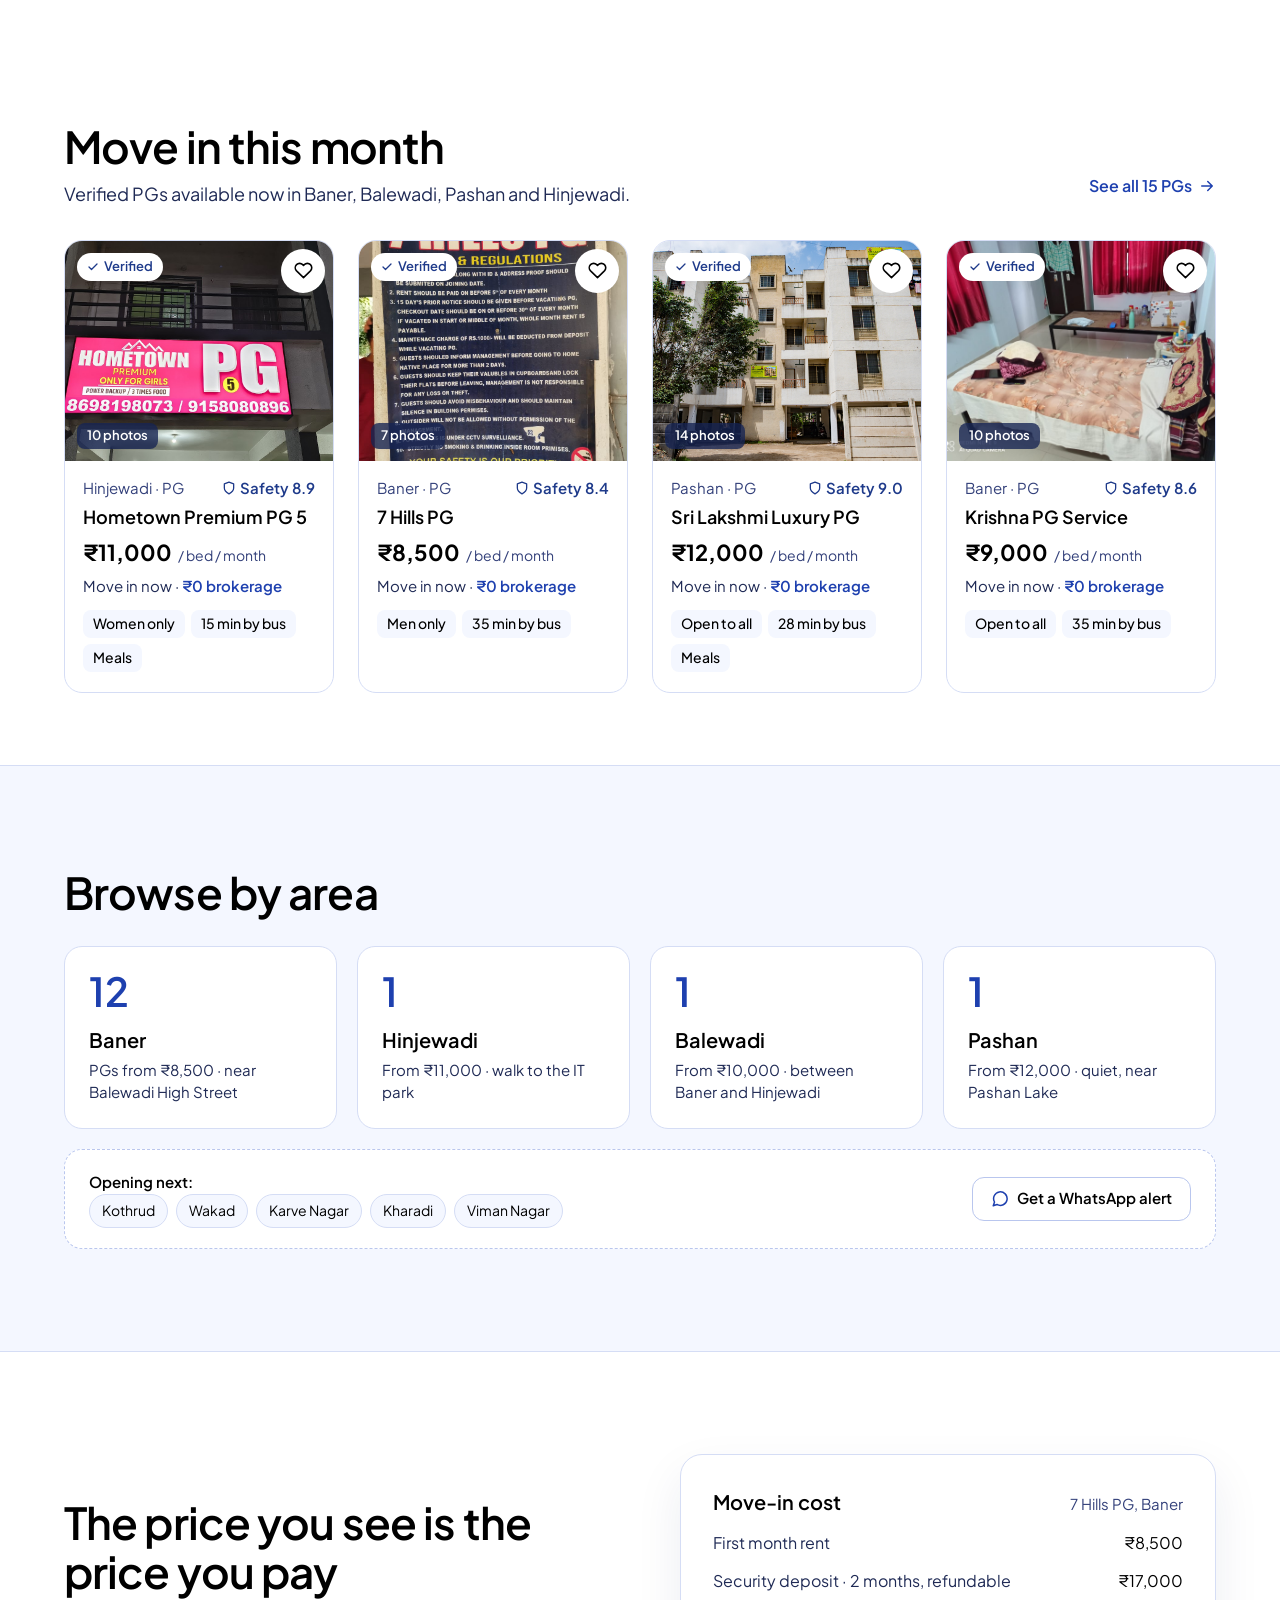
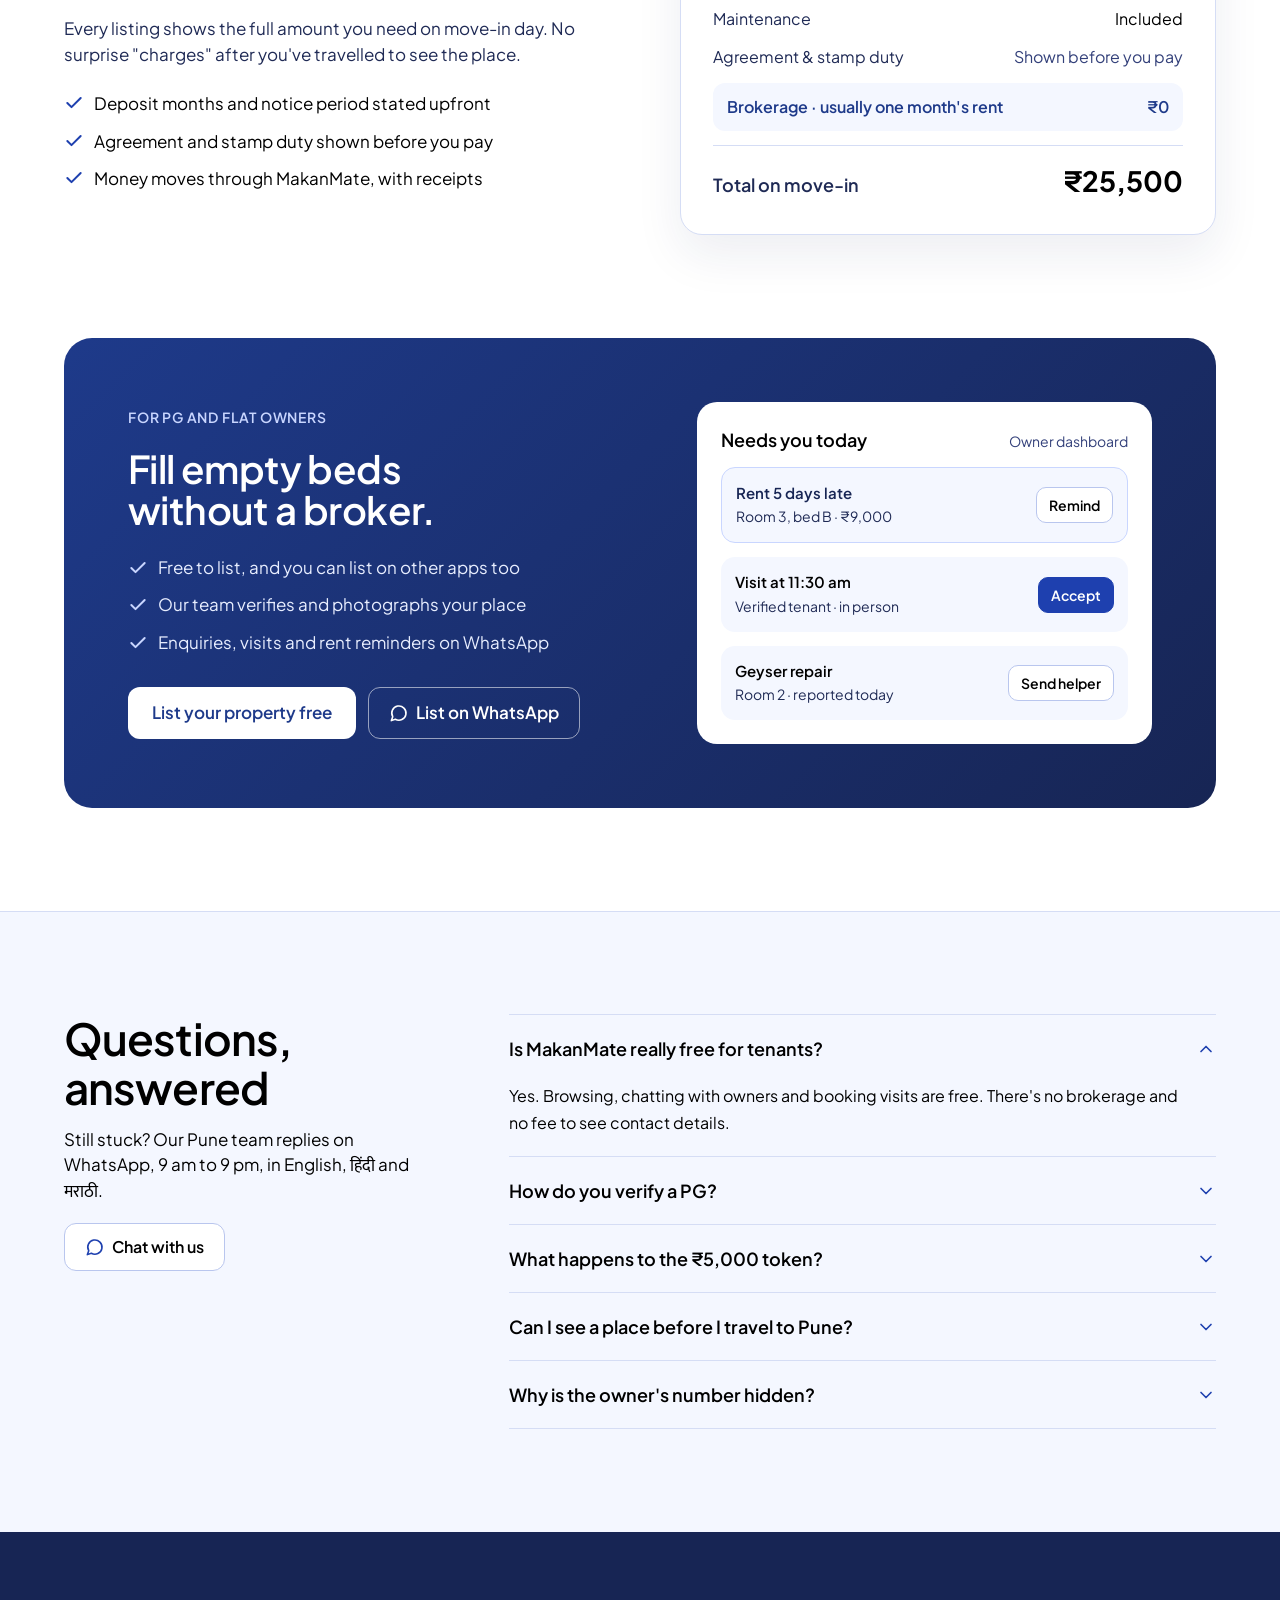
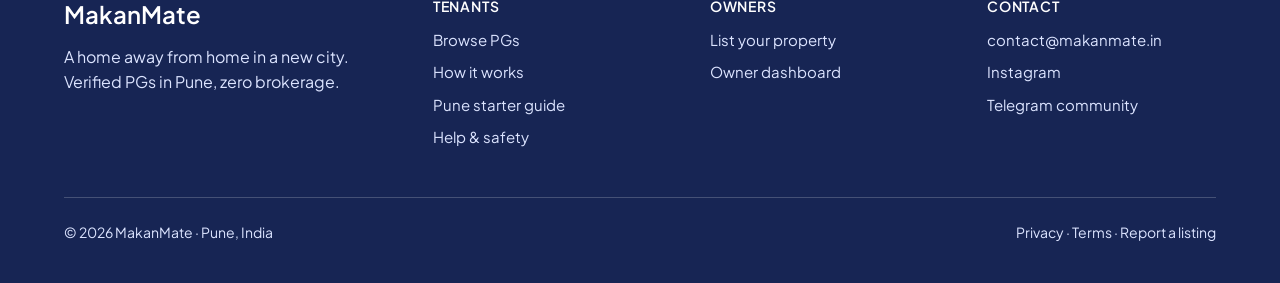
==== commit 252b9451: "Text-only navy logo, search card on phones, remove touch letter picker Co-Authored-By: Claude Sonnet" ====
--- a/index.html
+++ b/index.html
@@ -91,7 +91,7 @@
   color: #fff; flex-shrink: 0;
 }
 .logo-name {
-  font-family: var(--serif); font-weight: 600; font-size: 23px; letter-spacing: -.3px;
+  font-family: var(--serif); font-weight: 800; font-size: 25px; letter-spacing: -.035em; color: #172554; line-height: 1;
 }
 .main-nav { display: flex; gap: 26px; list-style: none; margin: 0; padding: 0; }
 .main-nav a {
@@ -930,9 +930,6 @@
 <header class="site-header">
   <div class="header-inner">
     <a href="index.html" class="logo">
-      <div class="logo-icon">
-        <svg aria-hidden="true" width="19" height="19" viewBox="0 0 24 24" fill="none" stroke="currentColor" stroke-width="2.2" stroke-linecap="round" stroke-linejoin="round"><path d="M3 11l9-7 9 7v9a1 1 0 0 1-1 1h-5v-6H9v6H4a1 1 0 0 1-1-1z"/></svg>
-      </div>
       <span class="logo-name">MakanMate</span>
     </a>
 
--- a/glyph-portal.css
+++ b/glyph-portal.css
@@ -43,7 +43,7 @@
   background: var(--gp-paper); color: var(--gp-ink); padding: 0 10px; font: inherit;
 }
 :where(.gp) [data-gp-select]:focus-visible { outline: 2px solid var(--gp-field); outline-offset: 4px; }
-@media (any-pointer: coarse) { :where(.gp) [data-gp-touch-picker] { display: flex; } }
+/* The "Choose a letter" menu for touch screens was removed on request: the picker stays hidden */
 :where(.gp) [data-gp-fallback] {
   position: absolute; inset: 0; display: none; place-items: center;
   font-size: min(calc(100cqw / var(--gp-characters)), 38cqh); line-height: 1; color: var(--gp-field);
@@ -223,5 +223,5 @@
   .gp-search .popular-pills { display: none; }
   .gp-search .search-card { margin: 0; }
 }
-/* Touch screens also show the "Choose a letter" picker at the bottom: hide the search card where they would meet */
-@media (any-pointer: coarse) { @container (max-height: 779px) { .gp-search { display: none; } } }
+/* Very short phones (about 640px tall): the supporting line steps aside so the whole search card, button included, stays on screen */
+@media (max-width: 600px) { @container (max-height: 679px) { .gp-support { display: none; } .gp-search { top: calc(var(--gp-word-bottom, 50%) + 24px); } } }
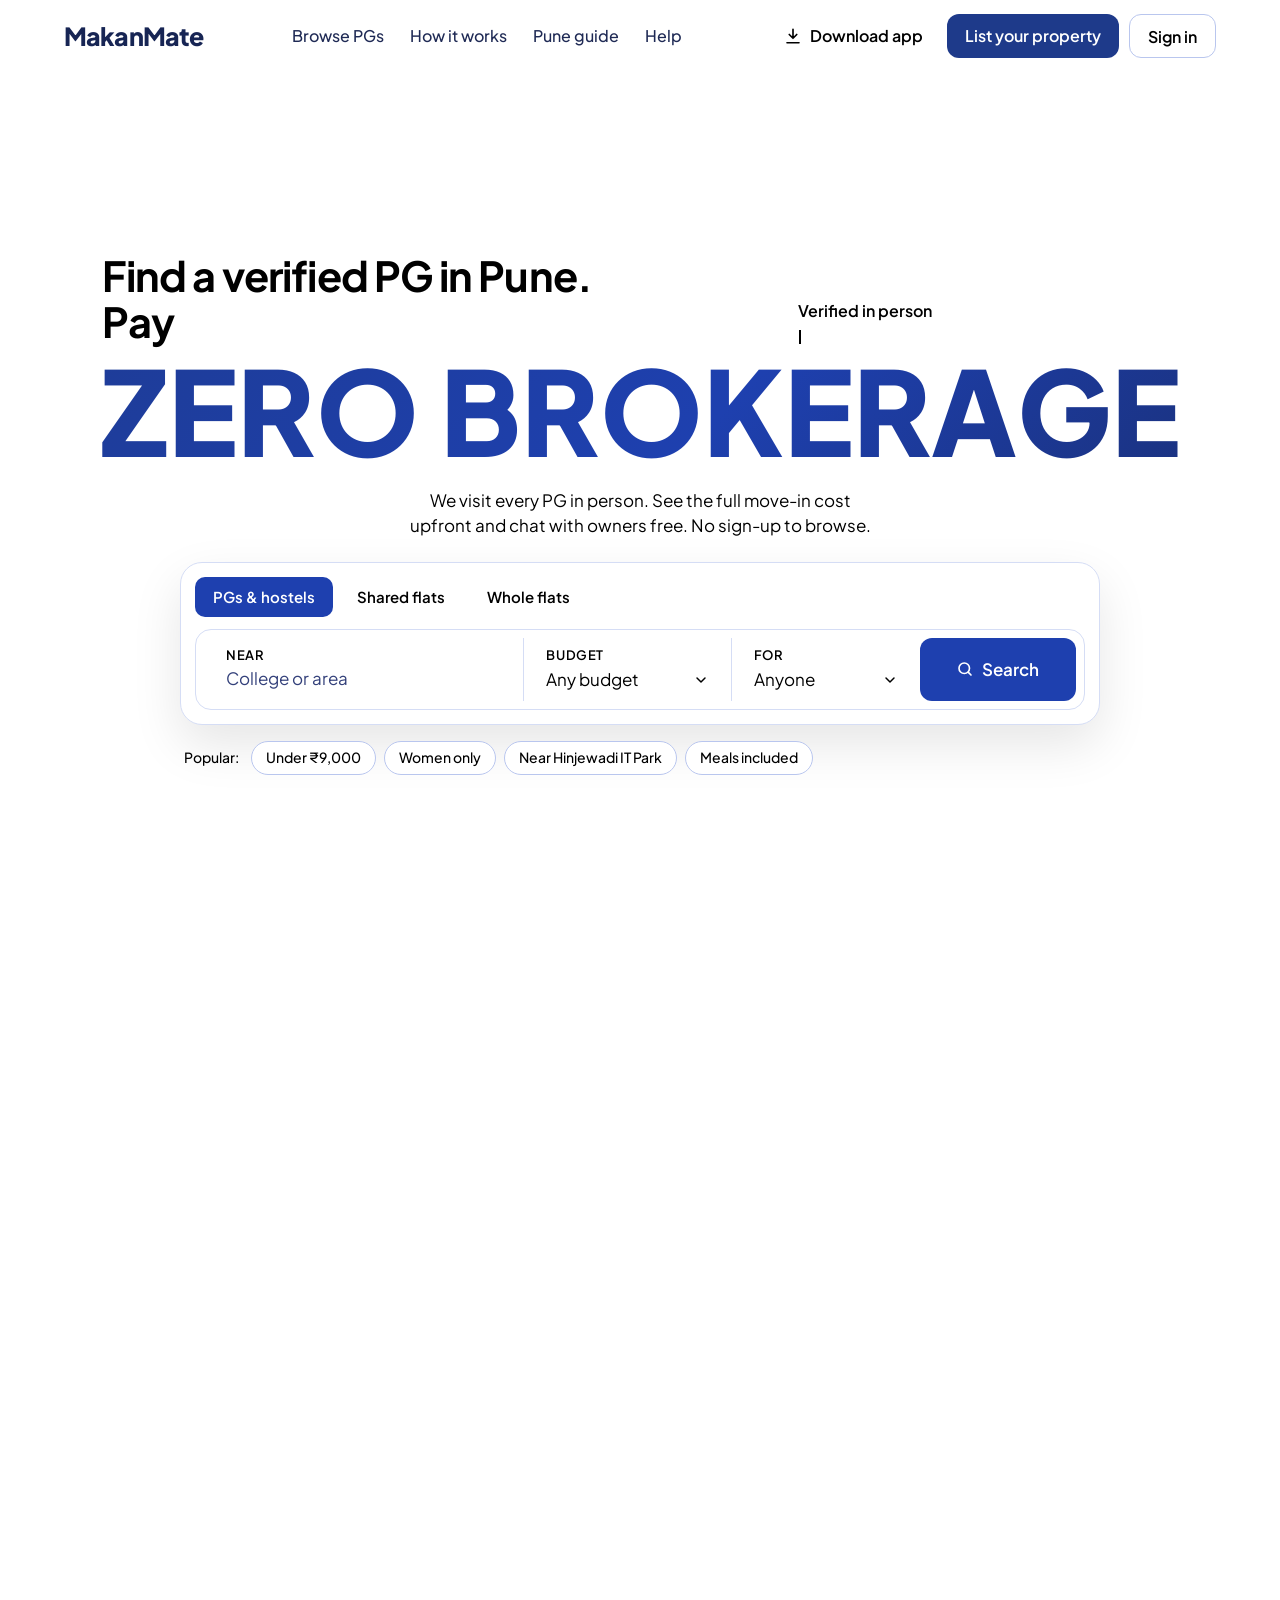
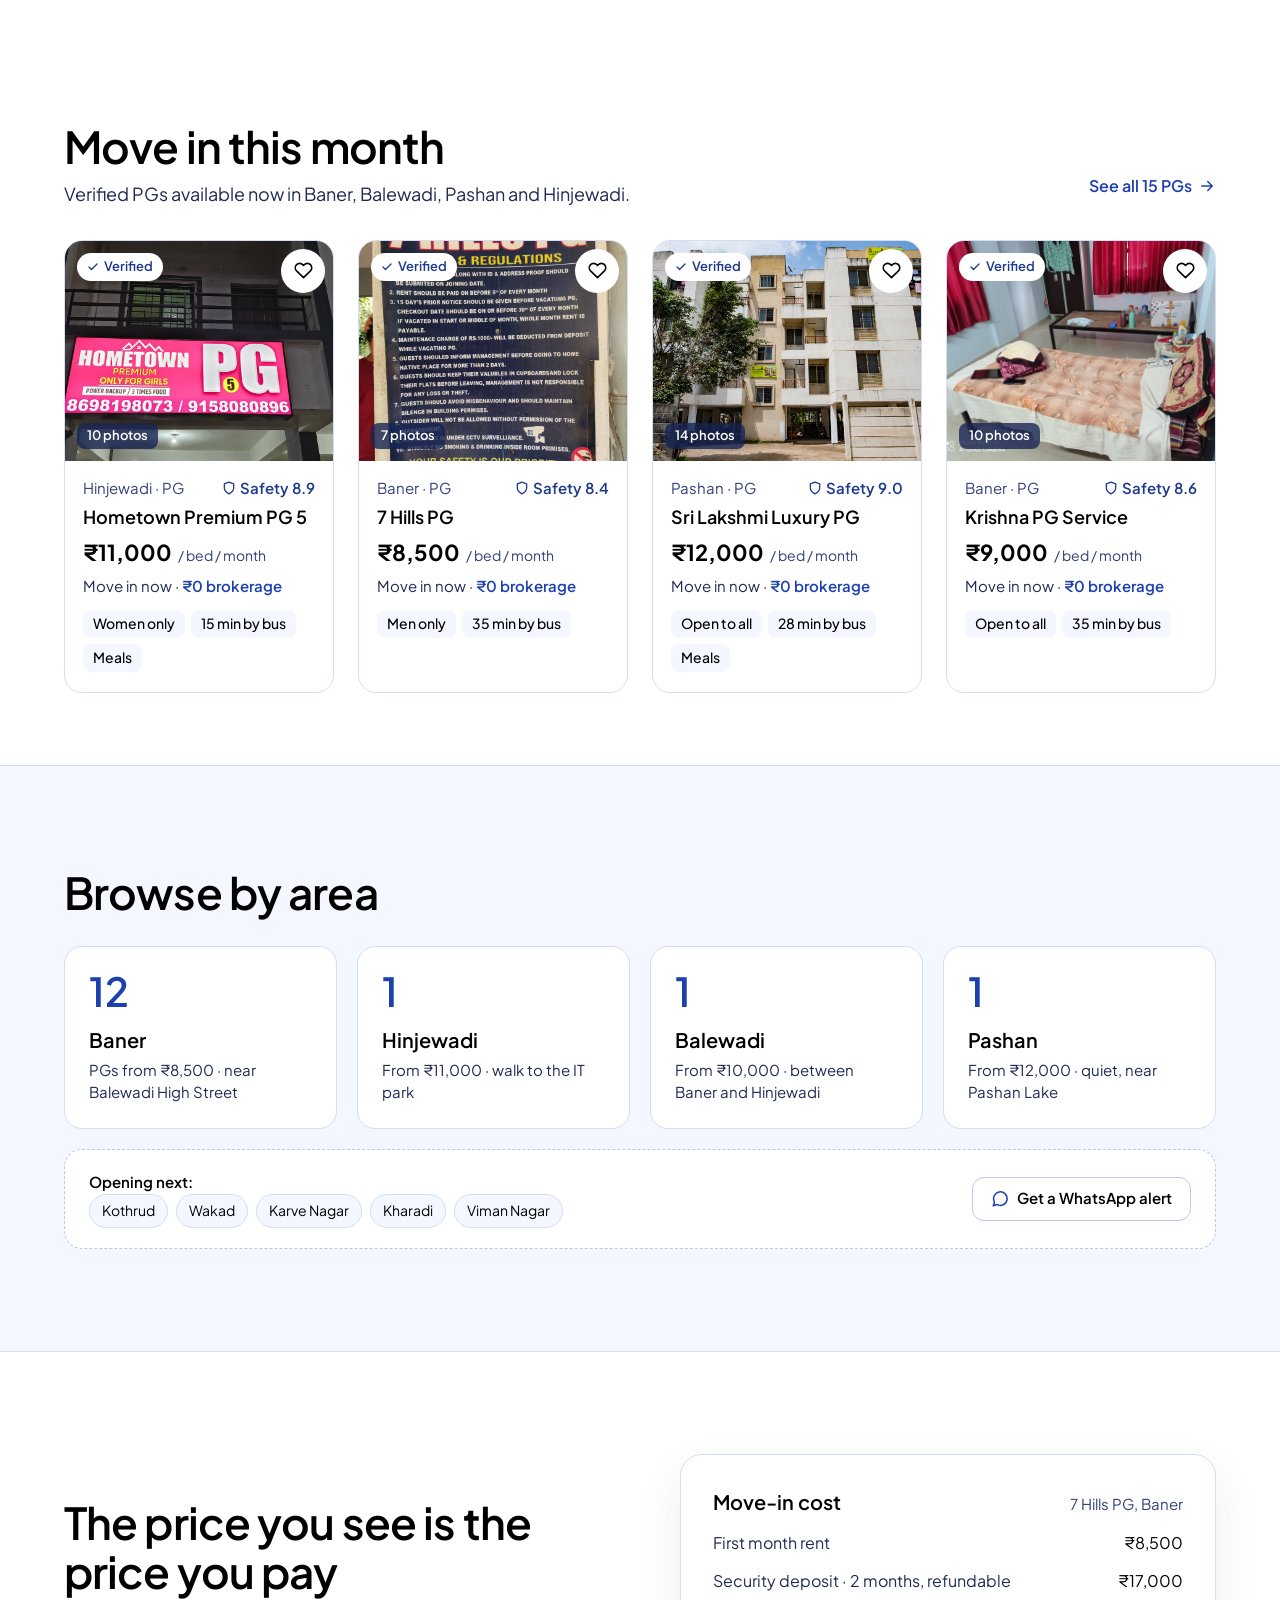
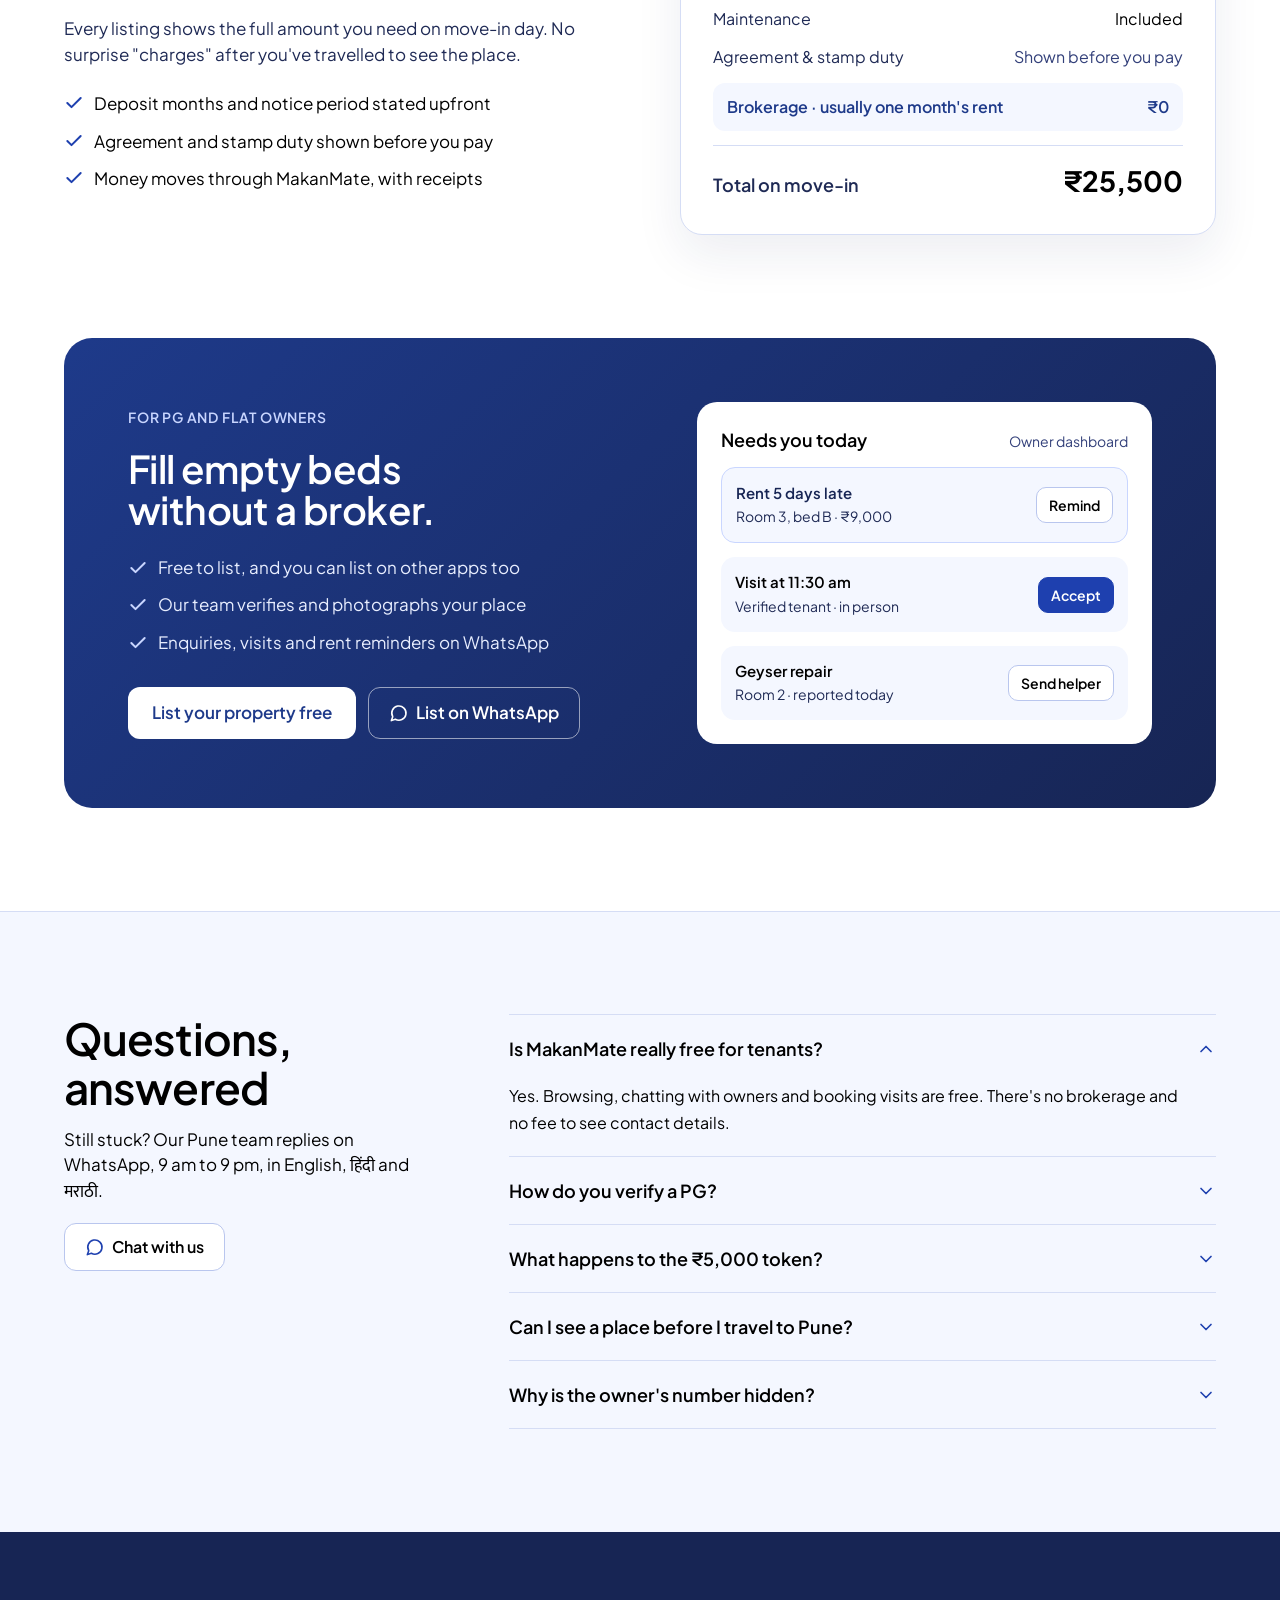
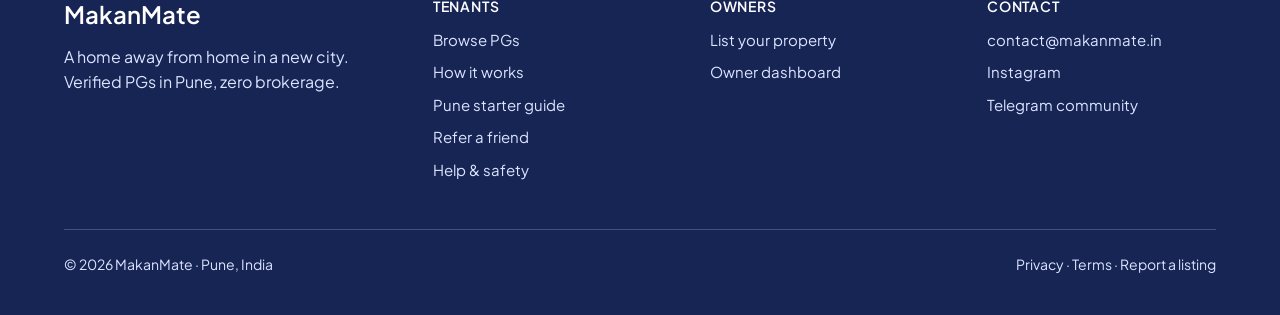
==== commit 861218e2: "Add Telugu owner page, move-in cost filter, Hinjewadi nearby, refer a friend; hide owner numbers Co-" ====
--- a/index.html
+++ b/index.html
@@ -1333,6 +1333,7 @@
         <a href="explore.html">Browse PGs</a>
         <a href="#how-content">How it works</a>
         <a href="#areas">Pune starter guide</a>
+        <a href="refer.html">Refer a friend</a>
         <a href="#faq">Help &amp; safety</a>
       </div>
       <div class="footer-col">
@@ -1504,6 +1505,12 @@
 // Sign in links on the other pages come here with ?signin=1 and open the window straight away
 if (new URLSearchParams(location.search).has('signin')) { window.addEventListener('load', function () { openModal(); }); }
 
+  // A friend's invite link (?ref=CODE): keep the code on this device so a booking can carry it later
+try {
+  var ref = new URLSearchParams(location.search).get("ref");
+  if (ref && /^[A-Za-z0-9-]{4,16}$/.test(ref) && !localStorage.getItem("mm-ref")) localStorage.setItem("mm-ref", ref.toUpperCase());
+} catch (e) {}
+
 // ── MOBILE NAV ──
 const mobileMenuBtn = document.getElementById('mobileMenuBtn');
 const mobileNav = document.getElementById('mobileNav');
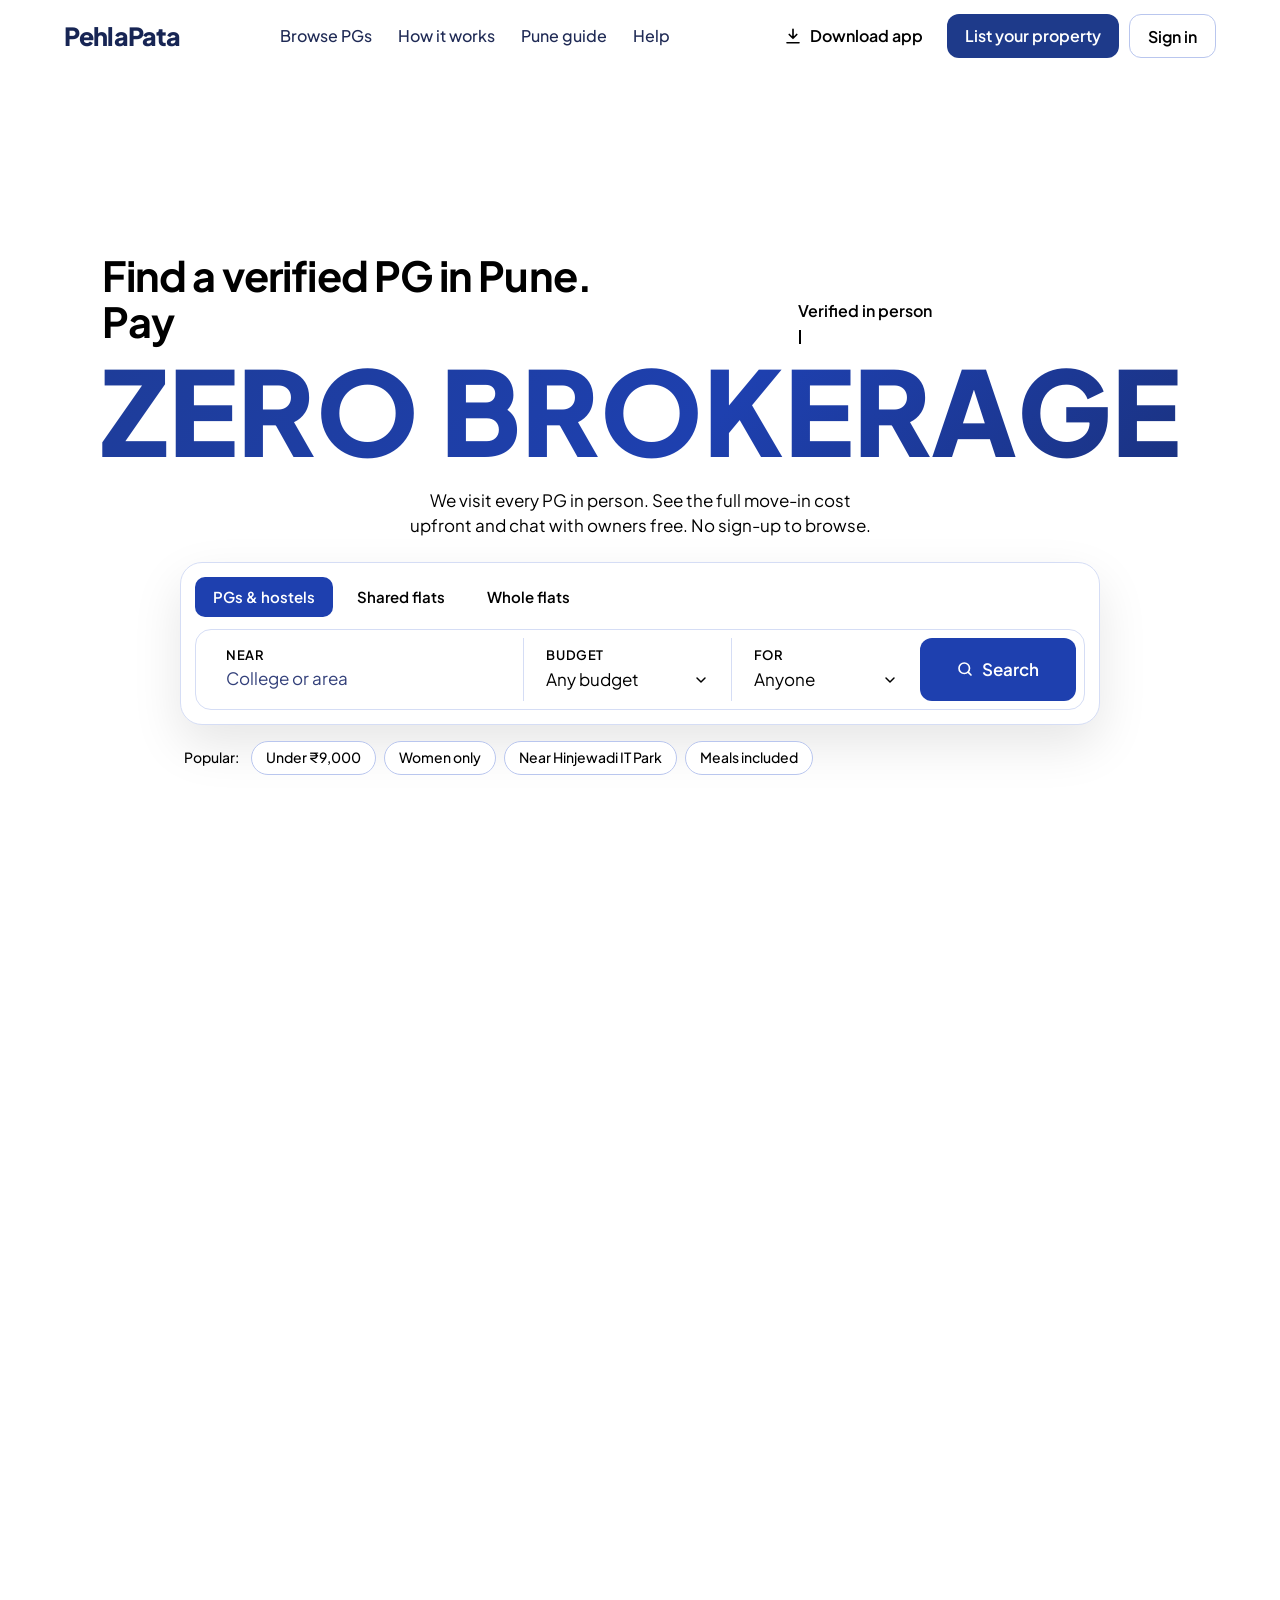
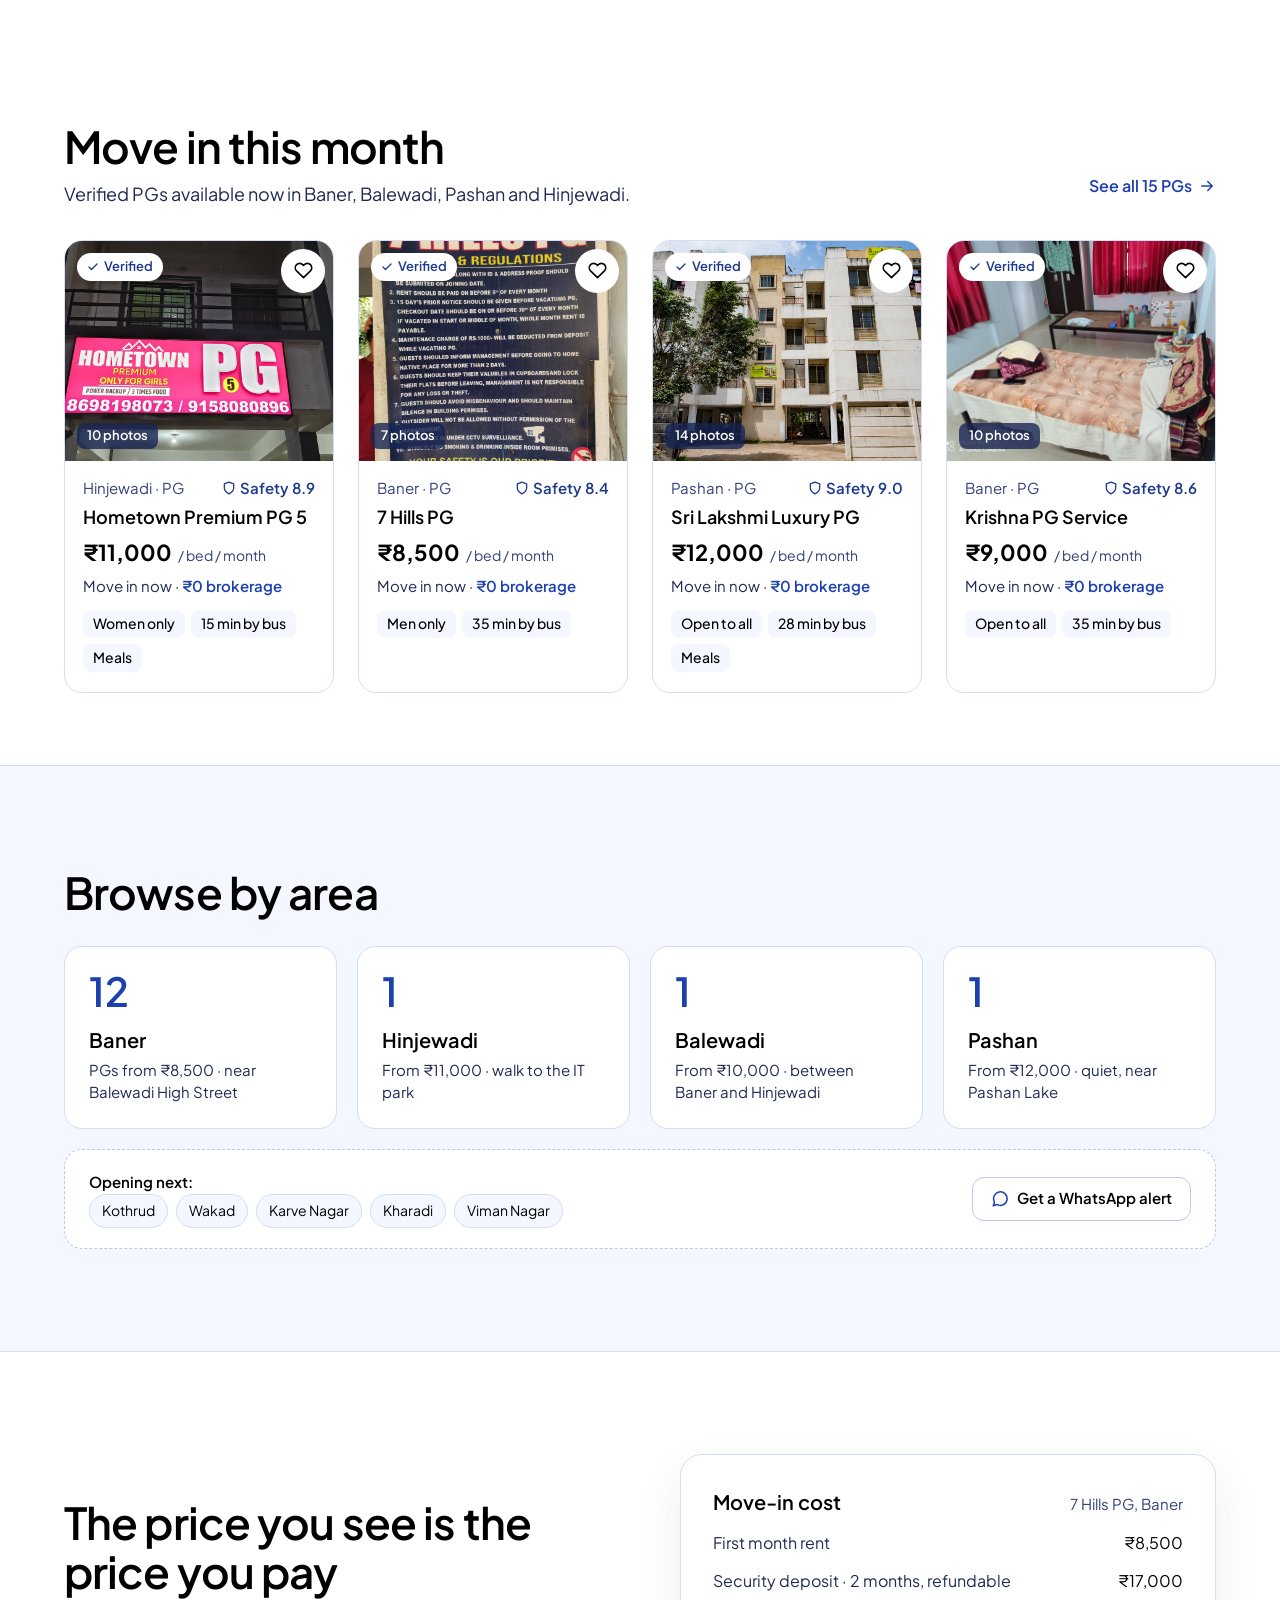
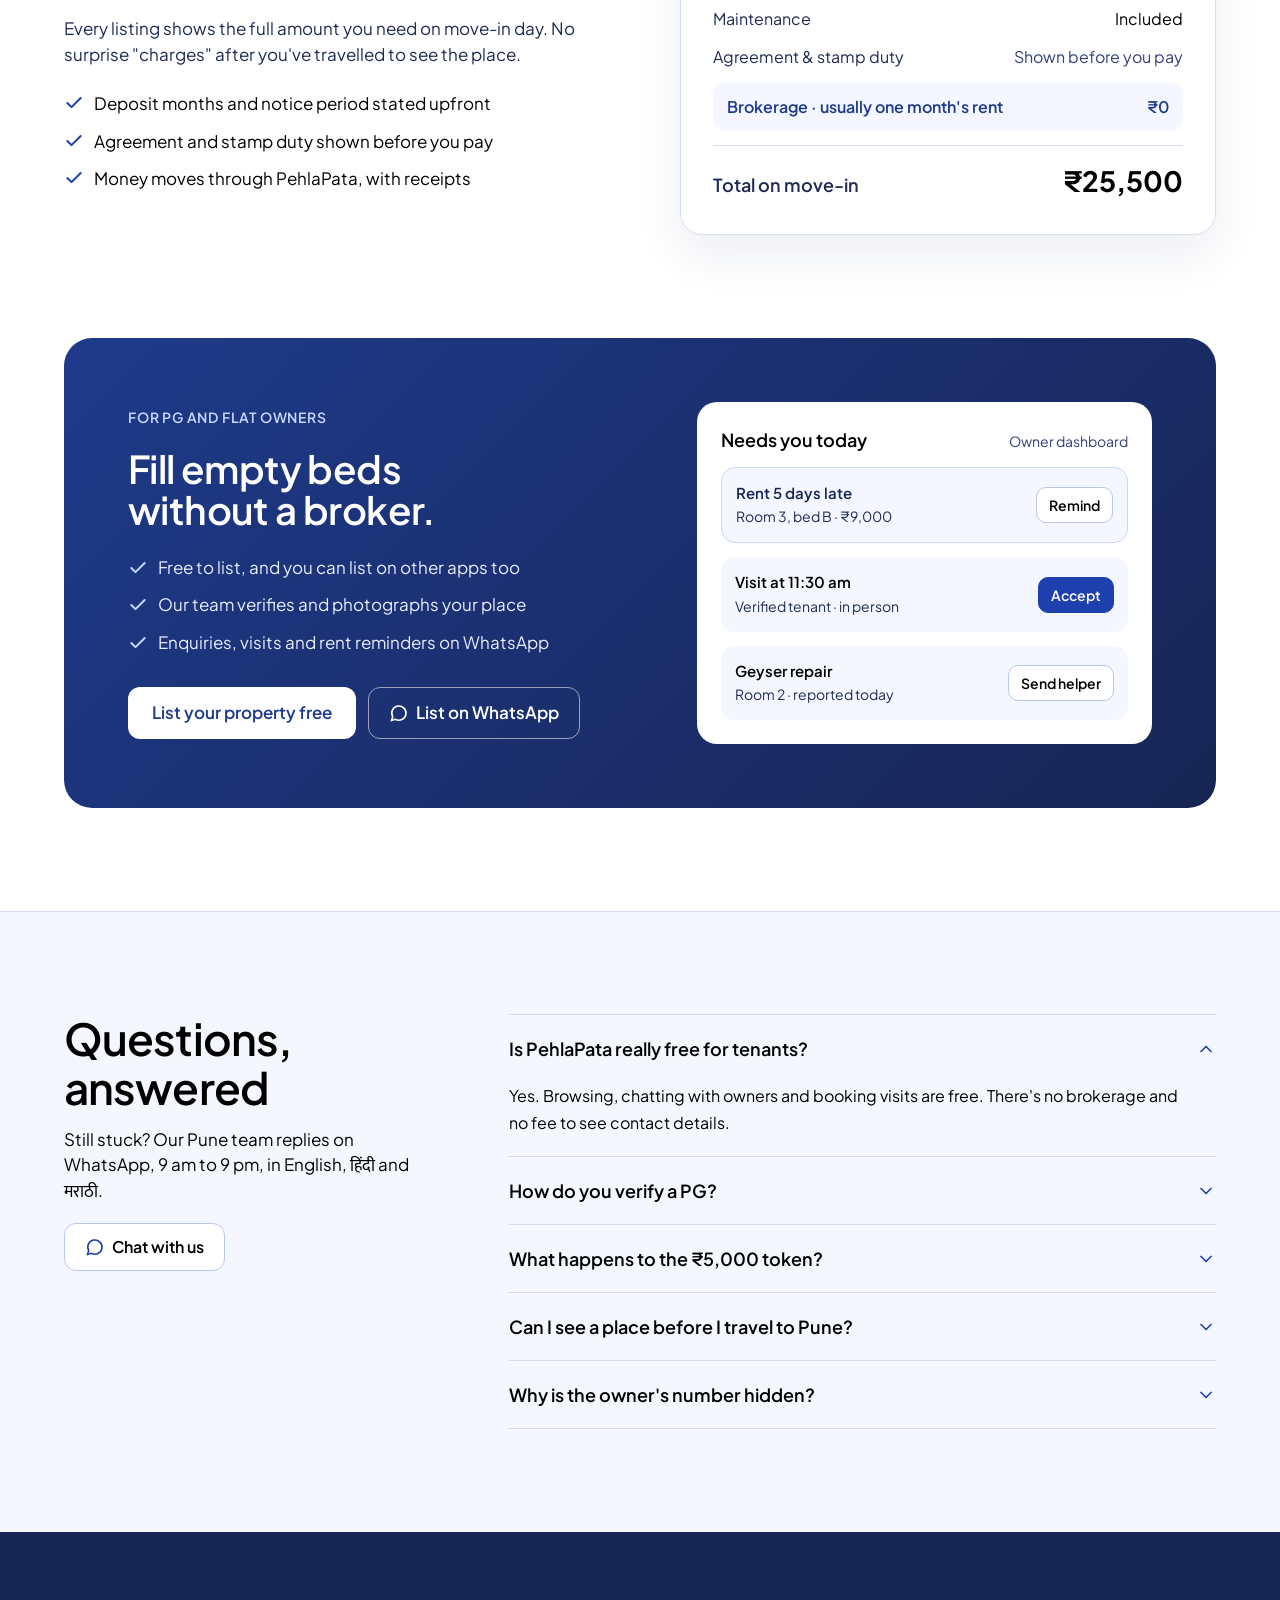
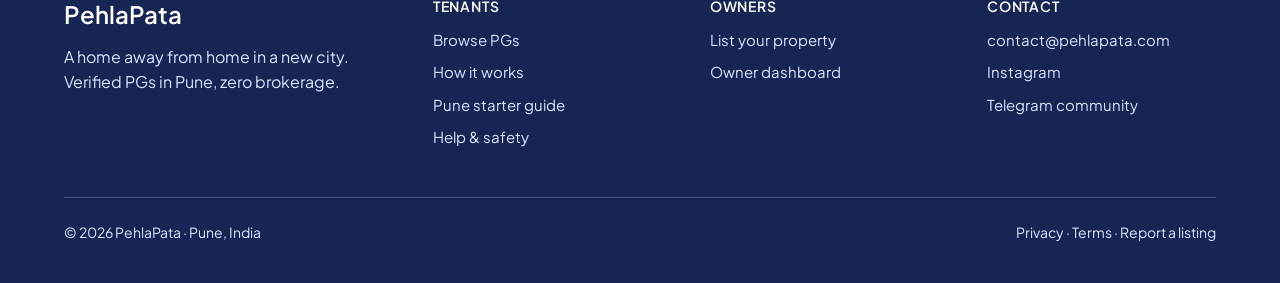
==== commit 229efdf5: "Rebrand MakanMate to PehlaPata across website and copy" ====
--- a/index.html
+++ b/index.html
@@ -6,7 +6,7 @@
   <link rel="icon" href="/favicon.svg" type="image/svg+xml">
   <link rel="apple-touch-icon" href="/apple-touch-icon.png">
 <meta name="viewport" content="width=device-width, initial-scale=1.0">
-<title>MakanMate — Find a verified PG in Pune. Pay zero brokerage.</title>
+<title>PehlaPata — Find a verified PG in Pune. Pay zero brokerage.</title>
 <meta name="description" content="Browse verified, brokerage-free PGs in Pune. Our team visits every place before it goes live. See the full move-in cost upfront, chat with owners for free.">
 <link rel="preconnect" href="https://fonts.googleapis.com">
 <link rel="preconnect" href="https://fonts.gstatic.com" crossorigin>
@@ -886,7 +886,7 @@
         <div class="modal-brand-icon">
           <svg width="16" height="16" viewBox="0 0 24 24" fill="none" stroke="currentColor" stroke-width="2.2" stroke-linecap="round" stroke-linejoin="round"><path d="M3 11l9-7 9 7v9a1 1 0 0 1-1 1h-5v-6H9v6H4a1 1 0 0 1-1-1z"/></svg>
         </div>
-        <span class="modal-brand-name">MakanMate</span>
+        <span class="modal-brand-name">PehlaPata</span>
       </div>
       <button class="modal-close" id="modalClose" aria-label="Close">
         <svg width="12" height="12" viewBox="0 0 12 12" fill="none">
@@ -930,7 +930,7 @@
 <header class="site-header">
   <div class="header-inner">
     <a href="index.html" class="logo">
-      <span class="logo-name">MakanMate</span>
+      <span class="logo-name">PehlaPata</span>
     </a>
 
     <nav aria-label="Main">
@@ -1078,7 +1078,7 @@
       <li class="gp-step">
         <span class="gp-no">03</span>
         <h3>Reserve with ₹5,000</h3>
-        <p>Held by MakanMate and adjusted in your deposit. Full refund if the place doesn't match.</p>
+        <p>Held by PehlaPata and adjusted in your deposit. Full refund if the place doesn't match.</p>
       </li>
       <li class="gp-step">
         <span class="gp-no">04</span>
@@ -1146,7 +1146,7 @@
           <span class="coming-tag">Viman Nagar</span>
         </span>
       </div>
-      <a href="https://wa.me/919000012345?text=Alert+me+when+my+area+opens+on+MakanMate" class="btn-whatsapp" target="_blank" rel="noopener">
+      <a href="https://wa.me/919000012345?text=Alert+me+when+my+area+opens+on+PehlaPata" class="btn-whatsapp" target="_blank" rel="noopener">
         <svg aria-hidden="true" width="18" height="18" viewBox="0 0 24 24" fill="none" stroke="#1E40AF" stroke-width="2" stroke-linecap="round" stroke-linejoin="round"><path d="M3 21l1.7-5A9 9 0 1 1 8 19.3z"/></svg>
         Get a WhatsApp alert
       </a>
@@ -1171,7 +1171,7 @@
         </li>
         <li>
           <svg aria-hidden="true" width="20" height="20" viewBox="0 0 24 24" fill="none" stroke="#1E40AF" stroke-width="2.4" stroke-linecap="round" stroke-linejoin="round"><path d="M20 6 9 17l-5-5"/></svg>
-          Money moves through MakanMate, with receipts
+          Money moves through PehlaPata, with receipts
         </li>
       </ul>
     </div>
@@ -1232,7 +1232,7 @@
         </ul>
         <div class="owner-ctas">
           <a href="owner.html" class="btn-owner-primary">List your property free</a>
-          <a href="https://wa.me/919000012345?text=I+want+to+list+my+property+on+MakanMate" class="btn-owner-ghost" target="_blank" rel="noopener">
+          <a href="https://wa.me/919000012345?text=I+want+to+list+my+property+on+PehlaPata" class="btn-owner-ghost" target="_blank" rel="noopener">
             <svg aria-hidden="true" width="19" height="19" viewBox="0 0 24 24" fill="none" stroke="currentColor" stroke-width="2" stroke-linecap="round" stroke-linejoin="round"><path d="M3 21l1.7-5A9 9 0 1 1 8 19.3z"/></svg>
             List on WhatsApp
           </a>
@@ -1275,7 +1275,7 @@
     <div class="faq-copy">
       <h2 class="section-title">Questions,<br>answered</h2>
       <p>Still stuck? Our Pune team replies on WhatsApp, 9 am to 9 pm, in English, हिंदी and मराठी.</p>
-      <a href="https://wa.me/919000012345?text=Hi+MakanMate,+I+have+a+question" class="btn-chat" target="_blank" rel="noopener">
+      <a href="https://wa.me/919000012345?text=Hi+PehlaPata,+I+have+a+question" class="btn-chat" target="_blank" rel="noopener">
         <svg aria-hidden="true" width="19" height="19" viewBox="0 0 24 24" fill="none" stroke="#1E40AF" stroke-width="2" stroke-linecap="round" stroke-linejoin="round"><path d="M3 21l1.7-5A9 9 0 1 1 8 19.3z"/></svg>
         Chat with us
       </a>
@@ -1283,7 +1283,7 @@
     <div class="faq-list">
       <details class="faq-item" open>
         <summary>
-          Is MakanMate really free for tenants?
+          Is PehlaPata really free for tenants?
           <svg class="faq-chevron" aria-hidden="true" width="20" height="20" viewBox="0 0 24 24" fill="none" stroke="currentColor" stroke-width="2" stroke-linecap="round" stroke-linejoin="round"><path d="m6 9 6 6 6-6"/></svg>
         </summary>
         <p>Yes. Browsing, chatting with owners and booking visits are free. There's no brokerage and no fee to see contact details.</p>
@@ -1300,7 +1300,7 @@
           What happens to the ₹5,000 token?
           <svg class="faq-chevron" aria-hidden="true" width="20" height="20" viewBox="0 0 24 24" fill="none" stroke="currentColor" stroke-width="2" stroke-linecap="round" stroke-linejoin="round"><path d="m6 9 6 6 6-6"/></svg>
         </summary>
-        <p>MakanMate holds it. It's adjusted in your deposit when you move in, and refunded in full if the owner cancels, the place doesn't match, or you cancel within 48 hours.</p>
+        <p>PehlaPata holds it. It's adjusted in your deposit when you move in, and refunded in full if the owner cancels, the place doesn't match, or you cancel within 48 hours.</p>
       </details>
       <details class="faq-item">
         <summary>
@@ -1314,7 +1314,7 @@
           Why is the owner's number hidden?
           <svg class="faq-chevron" aria-hidden="true" width="20" height="20" viewBox="0 0 24 24" fill="none" stroke="currentColor" stroke-width="2" stroke-linecap="round" stroke-linejoin="round"><path d="m6 9 6 6 6-6"/></svg>
         </summary>
-        <p>Chats run through MakanMate so your number stays private too, and every conversation is on record if something goes wrong.</p>
+        <p>Chats run through PehlaPata so your number stays private too, and every conversation is on record if something goes wrong.</p>
       </details>
     </div>
   </div>
@@ -1325,7 +1325,7 @@
   <div class="footer-inner">
     <div class="footer-grid">
       <div class="footer-brand">
-        <span class="footer-wordmark">MakanMate</span>
+        <span class="footer-wordmark">PehlaPata</span>
         <p>A home away from home in a new city. Verified PGs in Pune, zero brokerage.</p>
       </div>
       <div class="footer-col">
@@ -1333,7 +1333,6 @@
         <a href="explore.html">Browse PGs</a>
         <a href="#how-content">How it works</a>
         <a href="#areas">Pune starter guide</a>
-        <a href="refer.html">Refer a friend</a>
         <a href="#faq">Help &amp; safety</a>
       </div>
       <div class="footer-col">
@@ -1343,13 +1342,13 @@
       </div>
       <div class="footer-col">
         <span class="footer-col-title">Contact</span>
-        <a href="mailto:contact@makanmate.in">contact@makanmate.in</a>
-        <a href="https://instagram.com/makanmate.in" target="_blank" rel="noopener">Instagram</a>
-        <a href="https://t.me/makanmate" target="_blank" rel="noopener">Telegram community</a>
+        <a href="mailto:contact@pehlapata.com">contact@pehlapata.com</a>
+        <a href="https://instagram.com/pehlapata" target="_blank" rel="noopener">Instagram</a>
+        <a href="https://t.me/pehlapata" target="_blank" rel="noopener">Telegram community</a>
       </div>
     </div>
     <div class="footer-bottom">
-      <span>© 2026 MakanMate · Pune, India</span>
+      <span>© 2026 PehlaPata · Pune, India</span>
       <span>Privacy · Terms · Report a listing</span>
     </div>
   </div>
@@ -1505,12 +1504,6 @@
 // Sign in links on the other pages come here with ?signin=1 and open the window straight away
 if (new URLSearchParams(location.search).has('signin')) { window.addEventListener('load', function () { openModal(); }); }
 
-  // A friend's invite link (?ref=CODE): keep the code on this device so a booking can carry it later
-try {
-  var ref = new URLSearchParams(location.search).get("ref");
-  if (ref && /^[A-Za-z0-9-]{4,16}$/.test(ref) && !localStorage.getItem("mm-ref")) localStorage.setItem("mm-ref", ref.toUpperCase());
-} catch (e) {}
-
 // ── MOBILE NAV ──
 const mobileMenuBtn = document.getElementById('mobileMenuBtn');
 const mobileNav = document.getElementById('mobileNav');
--- a/glyph-portal.css
+++ b/glyph-portal.css
@@ -87,7 +87,7 @@
   :where(.gp) [data-gp-hint] { display: none; }
 }
 
-/* ---- MakanMate theme ---- */
+/* ---- PehlaPata theme ---- */
 .gp-section [data-gp-default-field] {
   position: absolute; inset: 0; transform: scale(var(--gp-field-scale, 1));
   /* Navy to blue; every point stays at least 8.7:1 against white text */
